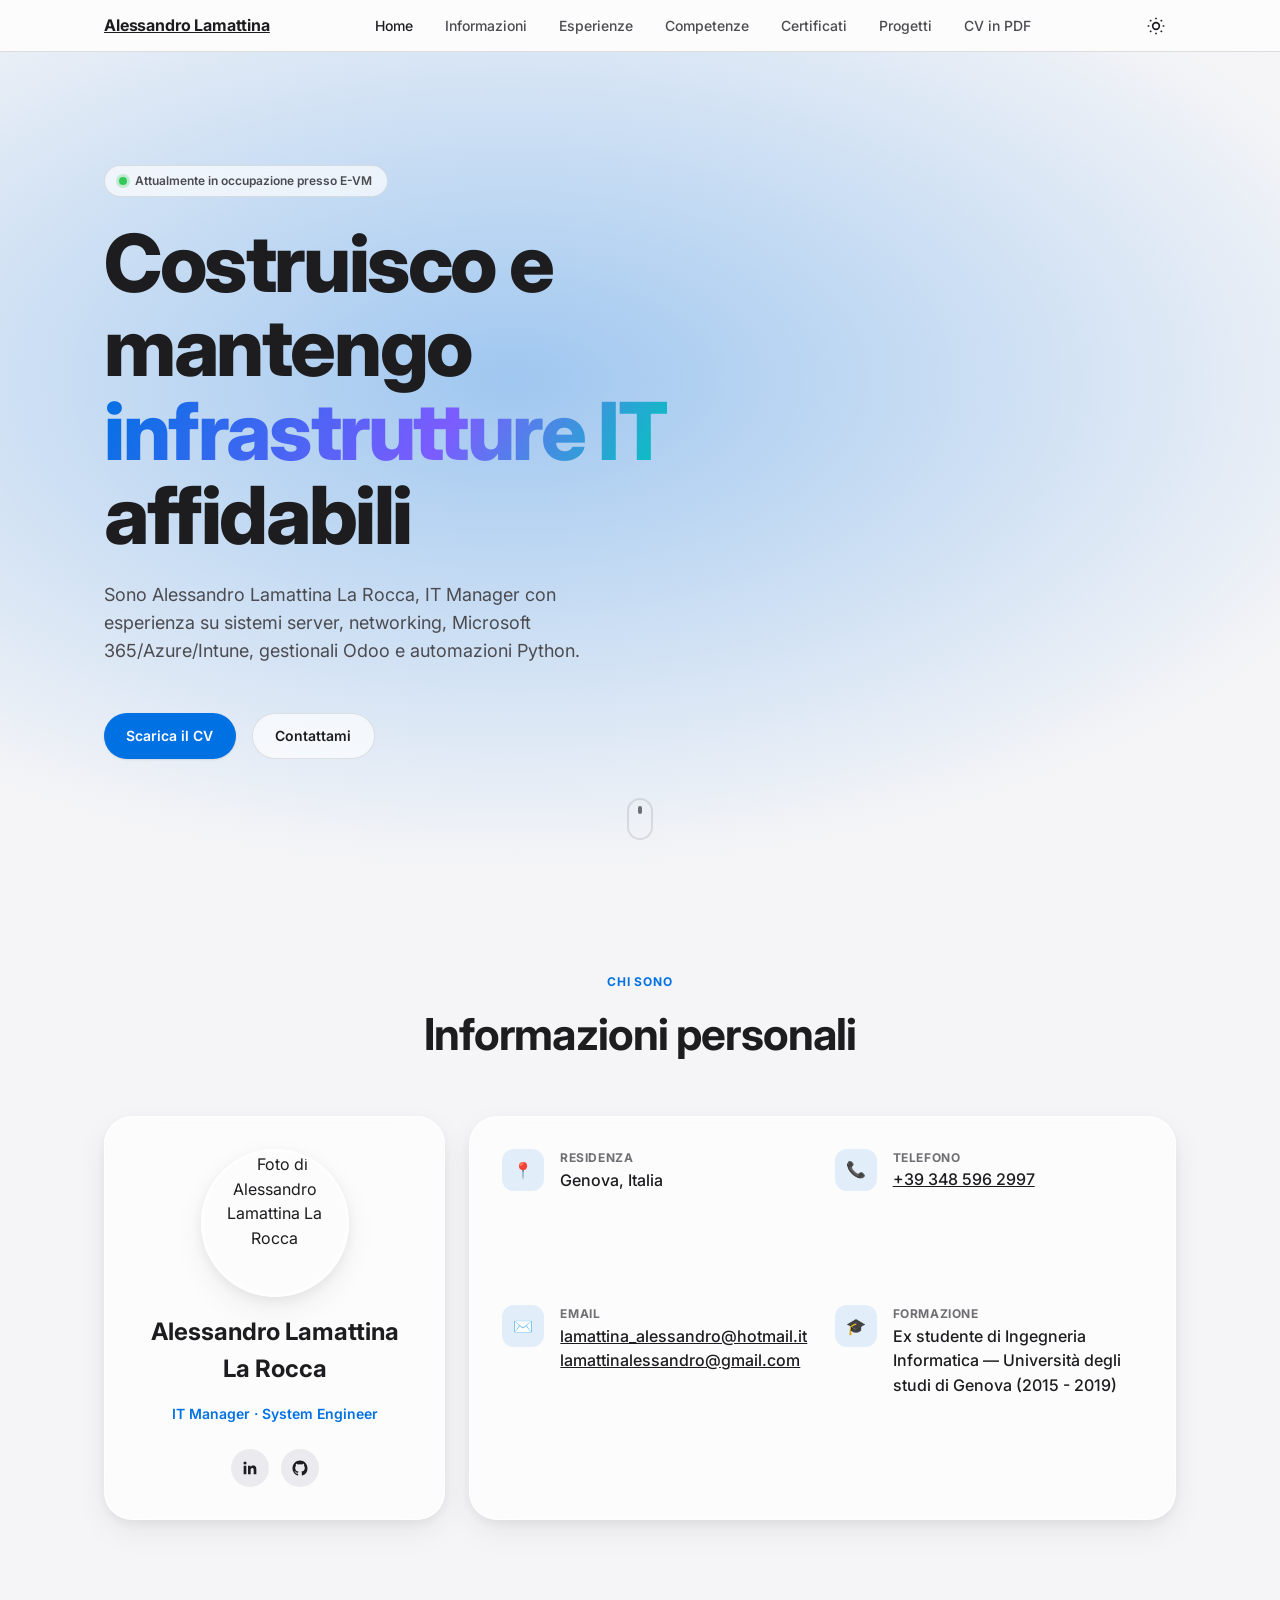
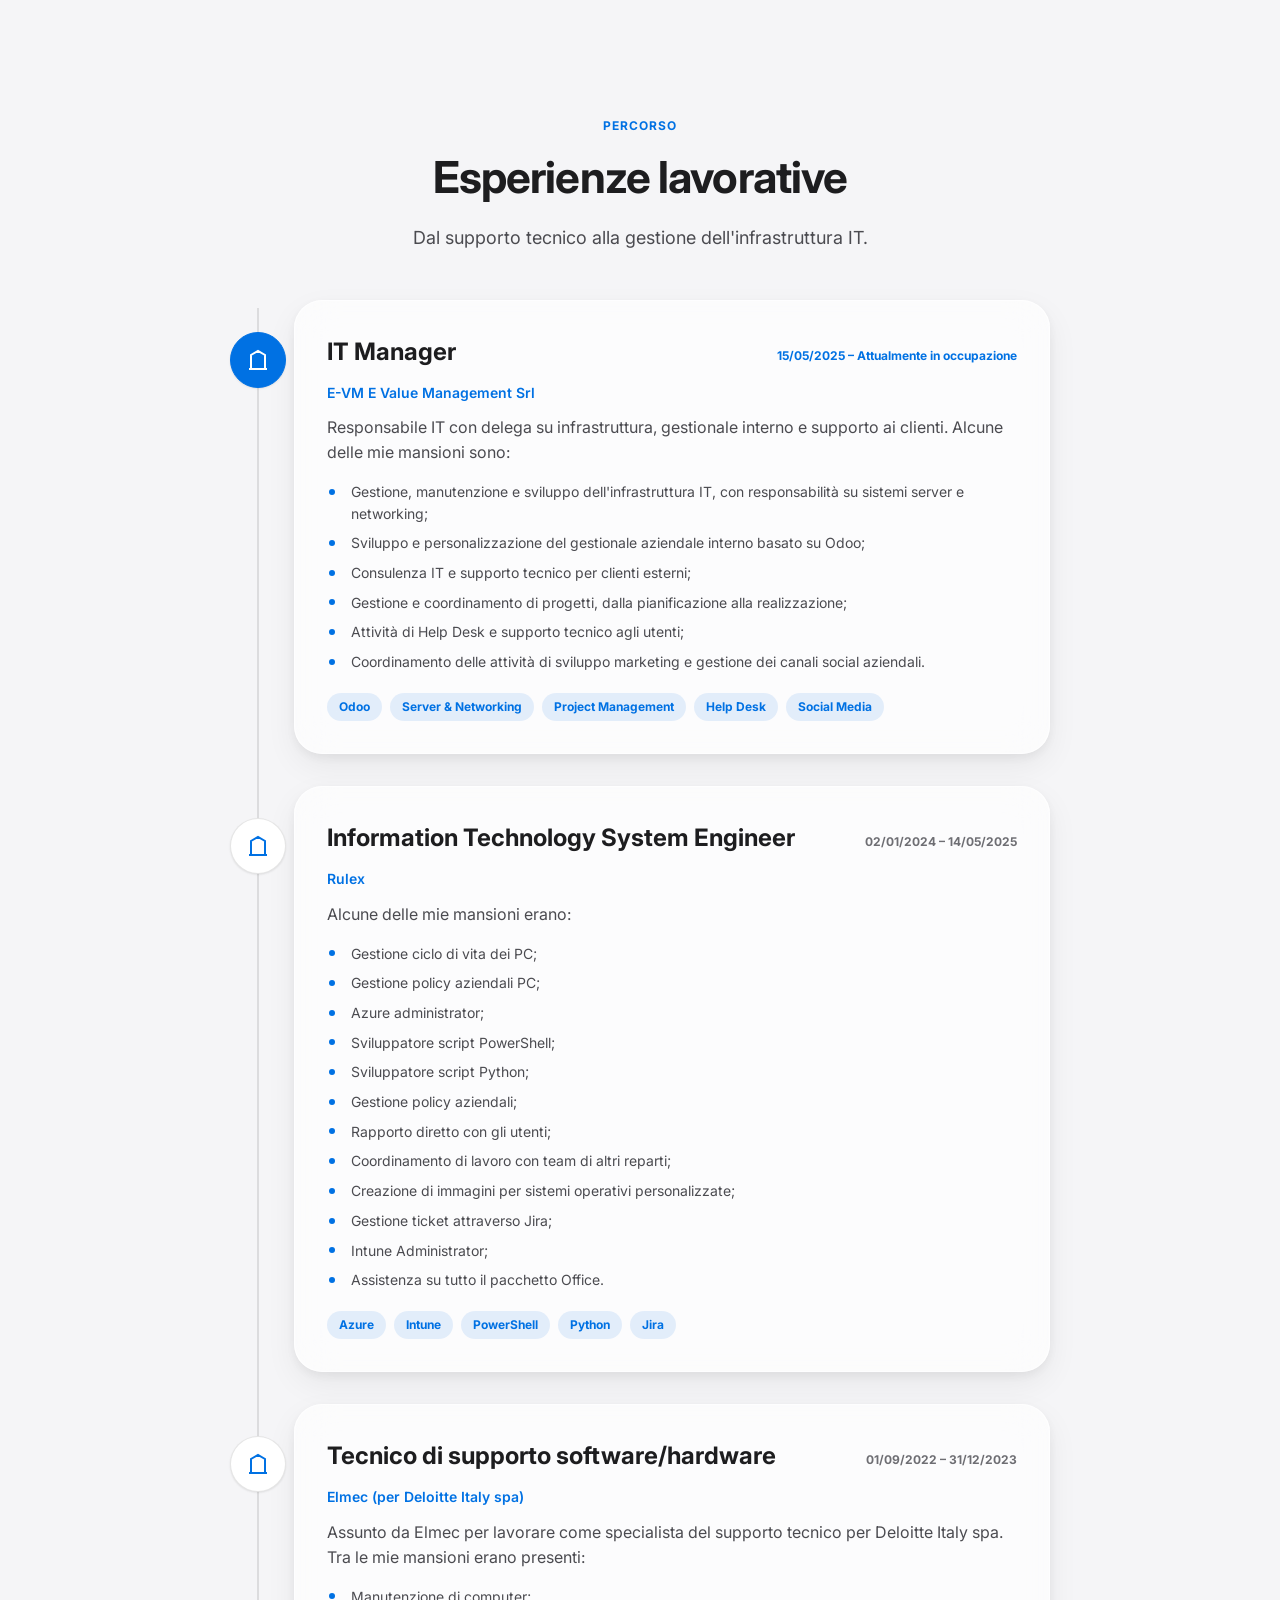
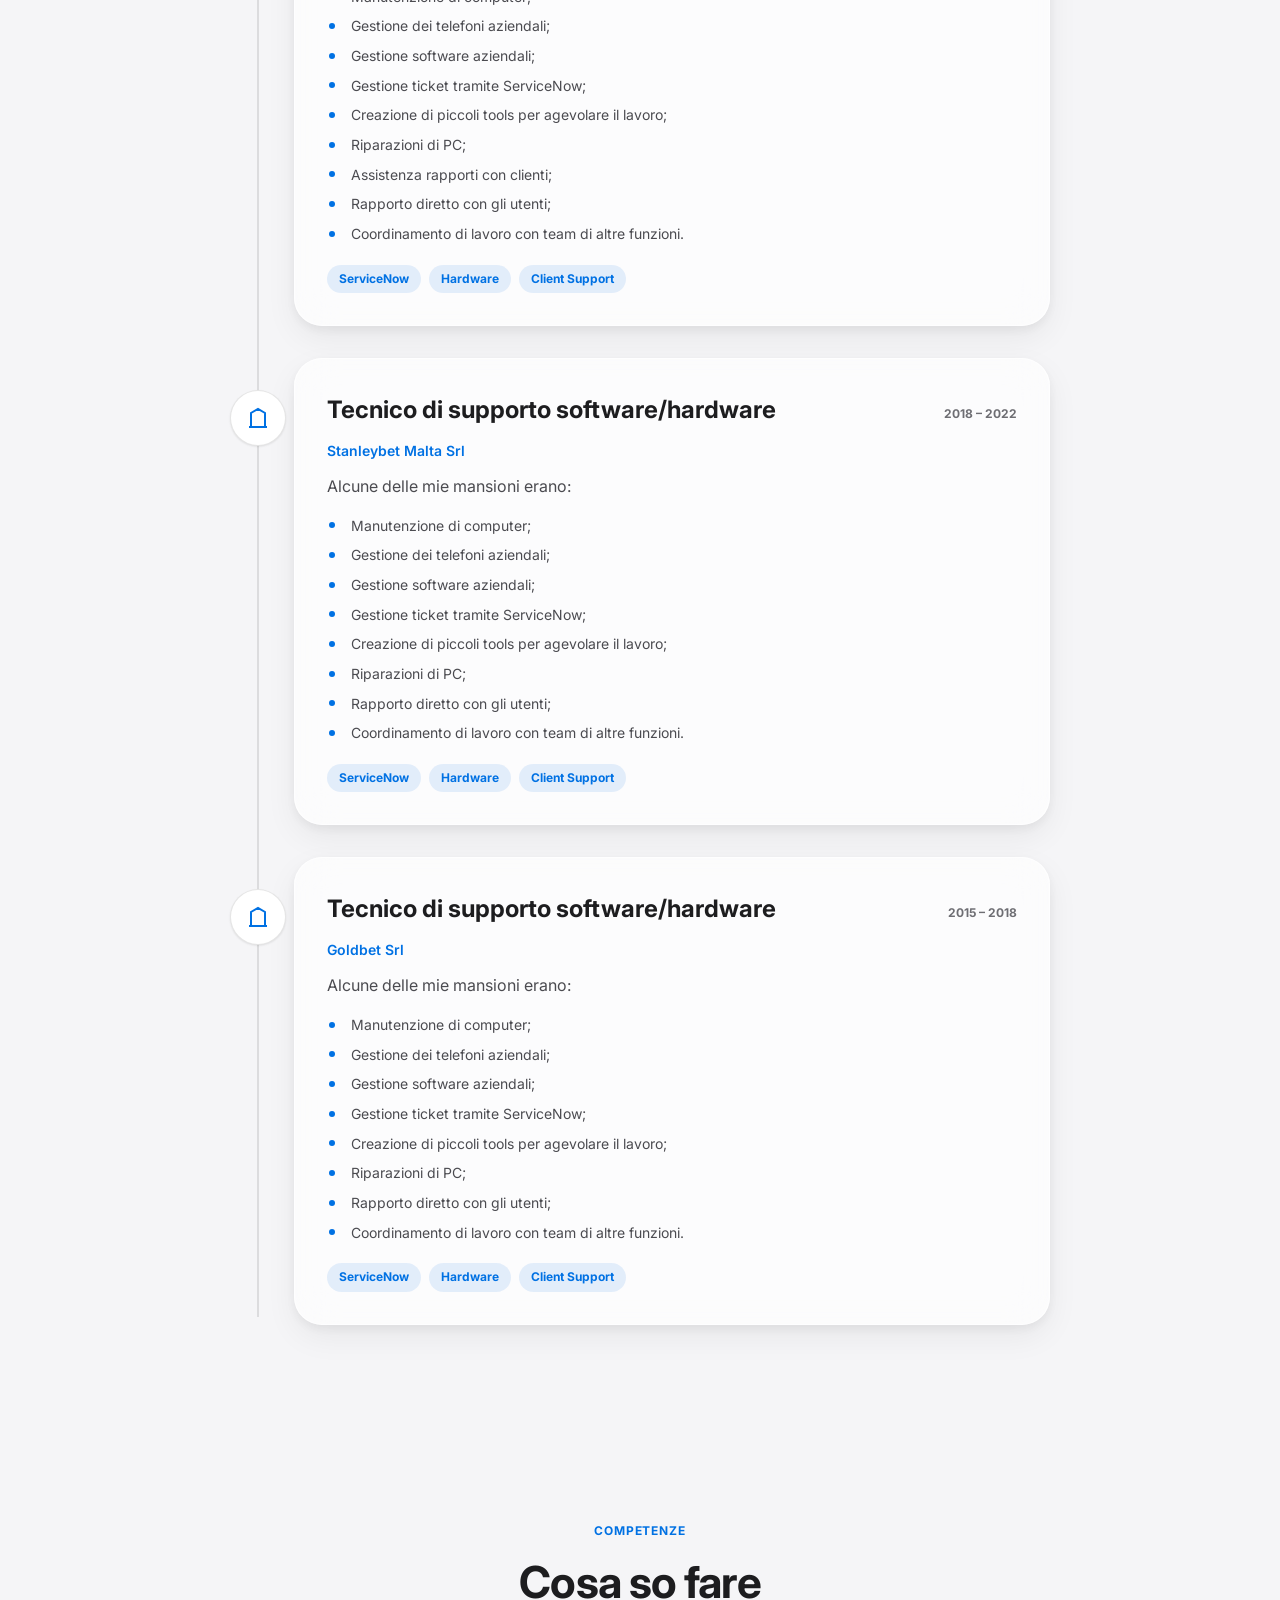
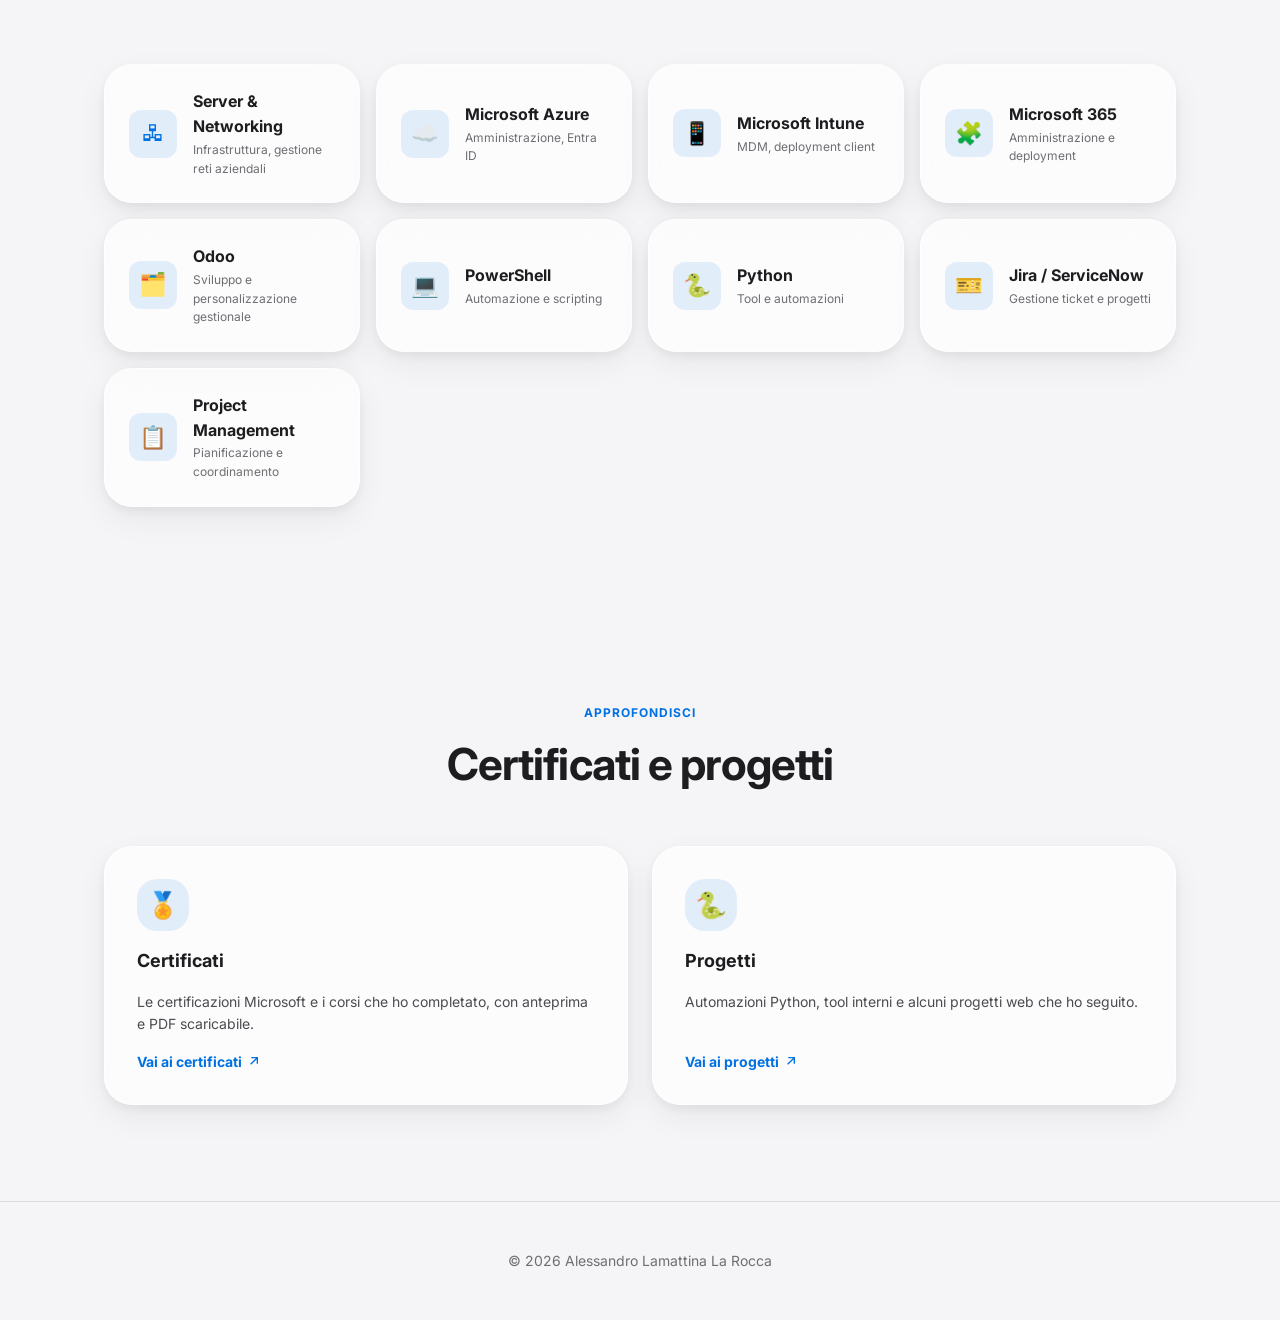
==== index.html @ eb0ece51 "Add new JavaScript and Python tools for CV management and Java version checking - Implemented certif" ====
<!DOCTYPE html>
<html lang="it">
<head>
  <meta charset="UTF-8">
  <script>
    /* Applica subito il tema salvato, prima che la pagina disegni il primo
       frame, così non si vede il lampo del tema chiaro prima dello scuro. */
    (function () {
      try {
        var saved = localStorage.getItem("cv-theme");
        if (saved) document.documentElement.setAttribute("data-theme", saved);
      } catch (e) {}
    })();
  </script>

  <meta name="viewport" content="width=device-width, initial-scale=1">
  <title>Alessandro Lamattina — IT Manager &amp; System Engineer</title>
  <meta name="description" content="Curriculum di Alessandro Lamattina La Rocca: IT Manager con esperienza in infrastruttura, networking, Microsoft 365/Azure/Intune, Odoo e progetti Python.">
  <meta name="theme-color" content="#0071e3">
  <link rel="canonical" href="./index.html">
  <link rel="icon" type="image/svg+xml" href="./favicon.svg">

  <meta property="og:type" content="profile">
  <meta property="og:title" content="Alessandro Lamattina — IT Manager & System Engineer">
  <meta property="og:description" content="Infrastruttura IT, networking, Microsoft 365/Azure/Intune, Odoo e progetti Python.">
  <meta property="og:image" content="./file/profilo.jpg">

  <link rel="preconnect" href="https://fonts.googleapis.com">
  <link rel="preconnect" href="https://fonts.gstatic.com" crossorigin>
  <link rel="stylesheet" href="https://fonts.googleapis.com/css2?family=Inter:wght@400;500;600;700;800&display=swap">

  <link rel="stylesheet" href="./css/tokens.css">
  <link rel="stylesheet" href="./css/base.css">
  <link rel="stylesheet" href="./css/components.css">
</head>

<body>
  <a class="skip-link" href="#main">Salta al contenuto principale</a>

  <header class="nav">
    <div class="nav__inner">
      <a class="nav__brand" href="./index.html">Alessandro Lamattina</a>
      <nav class="nav__links" id="nav-links" data-open="false">
        <a href="#home" aria-current="page">Home</a>
        <a href="#informazioni_personali">Informazioni</a>
        <a href="#esperienze">Esperienze</a>
        <a href="#competenze">Competenze</a>
        <a href="./certificati.html">Certificati</a>
        <a href="./python.html">Progetti</a>
        <a href="./file/alessandro_lamattina.pdf">CV in PDF</a>
      </nav>
      <div class="nav__actions">
        <button class="theme-toggle" aria-label="Cambia tema chiaro/scuro">
          <svg class="icon-sun" viewBox="0 0 24 24" fill="none" stroke="currentColor" stroke-width="2" aria-hidden="true"><circle cx="12" cy="12" r="4"/><path d="M12 2v2M12 20v2M4.9 4.9l1.4 1.4M17.7 17.7l1.4 1.4M2 12h2M20 12h2M4.9 19.1l1.4-1.4M17.7 6.3l1.4-1.4"/></svg>
          <svg class="icon-moon" viewBox="0 0 24 24" fill="none" stroke="currentColor" stroke-width="2" aria-hidden="true"><path d="M21 12.8A9 9 0 1 1 11.2 3a7 7 0 0 0 9.8 9.8Z"/></svg>
        </button>
        <button class="nav__toggle" aria-label="Apri il menu" aria-expanded="false" aria-controls="nav-links">
          <span></span>
        </button>
      </div>
    </div>
  </header>

  <main id="main">
    <section class="hero" id="home">
      <div class="hero__fallback-bg" aria-hidden="true"></div>
      <canvas class="hero__canvas" id="hero-canvas" aria-hidden="true"></canvas>
      <div class="hero__content">
        <span class="hero__eyebrow"><span class="dot" aria-hidden="true"></span>Attualmente in occupazione presso E-VM</span>
        <h1 class="hero__title">Costruisco e mantengo <span class="accent">infrastrutture IT</span> affidabili</h1>
        <p class="hero__subtitle">Sono Alessandro Lamattina La Rocca, IT Manager con esperienza su sistemi server, networking, Microsoft 365/Azure/Intune, gestionali Odoo e automazioni Python.</p>
        <div class="hero__actions">
          <a class="btn btn--primary" href="./file/alessandro_lamattina.pdf">Scarica il CV</a>
          <a class="btn btn--ghost" href="mailto:lamattina_alessandro@hotmail.it">Contattami</a>
        </div>
      </div>
      <div class="hero__scroll-cue" aria-hidden="true"></div>
    </section>

    <section id="informazioni_personali">
      <div class="container">
        <div class="section-head reveal">
          <span class="eyebrow">Chi sono</span>
          <h2>Informazioni personali</h2>
        </div>
        <div class="bento" id="informazioni-personali"></div>
      </div>
    </section>

    <section id="esperienze">
      <div class="container">
        <div class="section-head reveal">
          <span class="eyebrow">Percorso</span>
          <h2>Esperienze lavorative</h2>
          <p>Dal supporto tecnico alla gestione dell'infrastruttura IT.</p>
        </div>
        <div class="timeline" id="timeline"></div>
      </div>
    </section>

    <section id="competenze">
      <div class="container">
        <div class="section-head reveal">
          <span class="eyebrow">Competenze</span>
          <h2>Cosa so fare</h2>
        </div>
        <div class="skills-grid" id="skills-grid"></div>
      </div>
    </section>

    <section id="collegamenti">
      <div class="container">
        <div class="section-head reveal">
          <span class="eyebrow">Approfondisci</span>
          <h2>Certificati e progetti</h2>
        </div>
        <div class="link-cards">
          <a class="glass-card link-card reveal" href="./certificati.html">
            <span class="link-card__icon" aria-hidden="true">🏅</span>
            <h3>Certificati</h3>
            <p>Le certificazioni Microsoft e i corsi che ho completato, con anteprima e PDF scaricabile.</p>
            <span class="link-card__cta">Vai ai certificati
              <svg viewBox="0 0 24 24" fill="none" stroke="currentColor" stroke-width="2" aria-hidden="true"><path d="M7 17 17 7M8 7h9v9"/></svg>
            </span>
          </a>
          <a class="glass-card link-card reveal" href="./python.html">
            <span class="link-card__icon" aria-hidden="true">🐍</span>
            <h3>Progetti</h3>
            <p>Automazioni Python, tool interni e alcuni progetti web che ho seguito.</p>
            <span class="link-card__cta">Vai ai progetti
              <svg viewBox="0 0 24 24" fill="none" stroke="currentColor" stroke-width="2" aria-hidden="true"><path d="M7 17 17 7M8 7h9v9"/></svg>
            </span>
          </a>
        </div>
      </div>
    </section>
  </main>

  <footer class="site-footer">
    <div class="container">© <span data-year></span> Alessandro Lamattina La Rocca</div>
  </footer>

  <button class="back-to-top" aria-label="Torna in cima">
    <svg viewBox="0 0 24 24" fill="none" stroke="currentColor" stroke-width="2" aria-hidden="true"><path d="M12 19V5M5 12l7-7 7 7"/></svg>
  </button>

  <script src="./js/data.js"></script>
  <script src="https://cdnjs.cloudflare.com/ajax/libs/three.js/r128/three.min.js" defer></script>
  <script src="https://cdn.jsdelivr.net/npm/lenis@1.1.13/dist/lenis.min.js" defer></script>
  <script src="./js/hero3d.js" defer></script>
  <script src="./js/app.js" defer></script>
</body>
</html>
---- css/tokens.css ----
@charset "UTF-8";

/* ==========================================================================
   Design tokens — palette, superfici, tipografia, spaziature
   Tema chiaro di default; il tema scuro è definito due volte:
   - @media (prefers-color-scheme: dark) per chi non ha scelto nulla
   - :root[data-theme="dark"] per la scelta esplicita dal toggle
   ========================================================================== */

:root {
  /* Colori di base */
  --bg: #f5f5f7;
  --bg-elevated: #ffffff;
  --bg-subtle: #ebebef;
  --text: #1d1d1f;
  --text-secondary: #4b4b50;
  --text-muted: #6e6e73;
  --accent: #0071e3;
  --accent-hover: #0077ed;
  --accent-contrast: #ffffff;
  --accent-soft: rgba(0, 113, 227, 0.1);
  --hairline: rgba(0, 0, 0, 0.1);

  /* Superfici in vetro */
  --glass-bg: rgba(255, 255, 255, 0.66);
  --glass-bg-strong: rgba(255, 255, 255, 0.86);
  --glass-border: rgba(255, 255, 255, 0.7);
  --glass-blur: 20px;

  /* Sfondo decorativo dell'hero (fallback senza WebGL) */
  --aurora-1: rgba(0, 113, 227, 0.35);
  --aurora-2: rgba(120, 80, 220, 0.25);
  --aurora-3: rgba(0, 200, 190, 0.22);

  /* Ombre */
  --shadow-sm: 0 1px 2px rgba(0, 0, 0, 0.06), 0 1px 3px rgba(0, 0, 0, 0.04);
  --shadow-md: 0 4px 12px rgba(0, 0, 0, 0.06), 0 12px 32px rgba(0, 0, 0, 0.06);
  --shadow-lg: 0 8px 24px rgba(0, 0, 0, 0.08), 0 24px 64px rgba(0, 0, 0, 0.1);

  /* Raggi */
  --radius-sm: 12px;
  --radius-md: 20px;
  --radius-lg: 28px;
  --radius-pill: 980px;

  /* Tipografia */
  --font-sans: "Inter", -apple-system, BlinkMacSystemFont, "SF Pro Text",
    "Segoe UI", Roboto, Helvetica, Arial, sans-serif;
  --font-mono: ui-monospace, SFMono-Regular, "SF Mono", Menlo, Consolas,
    "Liberation Mono", monospace;

  --text-xs: 0.75rem;
  --text-sm: 0.875rem;
  --text-base: 1rem;
  --text-lg: 1.125rem;
  --text-xl: clamp(1.25rem, 1.1rem + 0.6vw, 1.5rem);
  --text-2xl: clamp(1.5rem, 1.25rem + 1.1vw, 2rem);
  --text-3xl: clamp(1.875rem, 1.4rem + 2vw, 2.75rem);
  --text-hero: clamp(2.5rem, 1.4rem + 5.2vw, 5rem);

  /* Spaziature */
  --space-1: 0.25rem;
  --space-2: 0.5rem;
  --space-3: 0.75rem;
  --space-4: 1rem;
  --space-5: 1.5rem;
  --space-6: 2rem;
  --space-7: 3rem;
  --space-8: 4rem;
  --space-9: 6rem;

  /* Layout */
  --container: 1120px;
  --nav-height: 52px;

  /* Movimento */
  --ease-out: cubic-bezier(0.16, 1, 0.3, 1);
  --ease-in-out: cubic-bezier(0.65, 0, 0.35, 1);
  --duration: 0.4s;

  color-scheme: light;
}

/* Tema scuro — preferenza di sistema, se l'utente non ha scelto "light" */
@media (prefers-color-scheme: dark) {
  :root:not([data-theme="light"]) {
    --bg: #000000;
    --bg-elevated: #1c1c1e;
    --bg-subtle: #16161a;
    --text: #f5f5f7;
    --text-secondary: #c7c7cc;
    --text-muted: #98989d;
    --accent: #2997ff;
    --accent-hover: #47a6ff;
    --accent-contrast: #001225;
    --accent-soft: rgba(41, 151, 255, 0.16);
    --hairline: rgba(255, 255, 255, 0.14);

    --glass-bg: rgba(28, 28, 30, 0.62);
    --glass-bg-strong: rgba(20, 20, 22, 0.84);
    --glass-border: rgba(255, 255, 255, 0.1);

    --aurora-1: rgba(41, 151, 255, 0.35);
    --aurora-2: rgba(140, 90, 255, 0.28);
    --aurora-3: rgba(0, 210, 190, 0.2);

    --shadow-sm: 0 1px 2px rgba(0, 0, 0, 0.5);
    --shadow-md: 0 4px 12px rgba(0, 0, 0, 0.45), 0 12px 32px rgba(0, 0, 0, 0.4);
    --shadow-lg: 0 8px 24px rgba(0, 0, 0, 0.5), 0 24px 64px rgba(0, 0, 0, 0.45);

    color-scheme: dark;
  }
}

/* Tema scuro — scelta esplicita dal toggle (vince sempre) */
:root[data-theme="dark"] {
  --bg: #000000;
  --bg-elevated: #1c1c1e;
  --bg-subtle: #16161a;
  --text: #f5f5f7;
  --text-secondary: #c7c7cc;
  --text-muted: #98989d;
  --accent: #2997ff;
  --accent-hover: #47a6ff;
  --accent-contrast: #001225;
  --accent-soft: rgba(41, 151, 255, 0.16);
  --hairline: rgba(255, 255, 255, 0.14);

  --glass-bg: rgba(28, 28, 30, 0.62);
  --glass-bg-strong: rgba(20, 20, 22, 0.84);
  --glass-border: rgba(255, 255, 255, 0.1);

  --aurora-1: rgba(41, 151, 255, 0.35);
  --aurora-2: rgba(140, 90, 255, 0.28);
  --aurora-3: rgba(0, 210, 190, 0.2);

  --shadow-sm: 0 1px 2px rgba(0, 0, 0, 0.5);
  --shadow-md: 0 4px 12px rgba(0, 0, 0, 0.45), 0 12px 32px rgba(0, 0, 0, 0.4);
  --shadow-lg: 0 8px 24px rgba(0, 0, 0, 0.5), 0 24px 64px rgba(0, 0, 0, 0.45);

  color-scheme: dark;
}
---- css/base.css ----
@charset "UTF-8";

/* ==========================================================================
   Reset e regole di base
   ========================================================================== */

*,
*::before,
*::after {
  box-sizing: border-box;
}

html {
  scroll-behavior: smooth;
  scroll-padding-top: calc(var(--nav-height) + 16px);
}

body {
  margin: 0;
  min-height: 100vh;
  background: var(--bg);
  color: var(--text);
  font-family: var(--font-sans);
  font-size: var(--text-base);
  line-height: 1.55;
  -webkit-font-smoothing: antialiased;
  text-rendering: optimizeLegibility;
  transition: background-color 0.3s var(--ease-in-out), color 0.3s var(--ease-in-out);
}

img,
video {
  max-width: 100%;
  display: block;
}

a {
  color: inherit;
}

ul {
  list-style: none;
  margin: 0;
  padding: 0;
}

h1, h2, h3, h4, p {
  margin: 0;
}

button {
  font: inherit;
  color: inherit;
  background: none;
  border: 0;
  cursor: pointer;
}

/* Scrollbar visibile (mai nascosta a width:0 come nel sito originale) */
::-webkit-scrollbar {
  width: 10px;
  height: 10px;
}
::-webkit-scrollbar-track {
  background: transparent;
}
::-webkit-scrollbar-thumb {
  background: var(--hairline);
  border-radius: var(--radius-pill);
}
::-webkit-scrollbar-thumb:hover {
  background: var(--text-muted);
}

/* Focus visibile per l'accessibilità da tastiera */
:focus-visible {
  outline: 2px solid var(--accent);
  outline-offset: 3px;
  border-radius: 4px;
}

/* Skip-link per saltare la navigazione */
.skip-link {
  position: fixed;
  top: -60px;
  left: var(--space-4);
  z-index: 1000;
  padding: var(--space-3) var(--space-5);
  background: var(--accent);
  color: var(--accent-contrast);
  border-radius: var(--radius-sm);
  font-weight: 600;
  transition: top 0.2s var(--ease-out);
}
.skip-link:focus {
  top: var(--space-4);
}

/* ==========================================================================
   Layout
   ========================================================================== */

.container {
  width: 100%;
  max-width: var(--container);
  margin-inline: auto;
  padding-inline: var(--space-5);
}

main {
  display: block;
}

section {
  padding-block: var(--space-9);
}

.section-head {
  text-align: center;
  max-width: 640px;
  margin-inline: auto;
  margin-bottom: var(--space-7);
}

.eyebrow {
  display: inline-block;
  font-size: var(--text-xs);
  font-weight: 700;
  letter-spacing: 0.08em;
  text-transform: uppercase;
  color: var(--accent);
  margin-bottom: var(--space-2);
}

.section-head h2 {
  font-size: var(--text-3xl);
  font-weight: 700;
  letter-spacing: -0.02em;
}

.section-head p {
  margin-top: var(--space-3);
  color: var(--text-secondary);
  font-size: var(--text-lg);
}

.bento {
  display: grid;
  grid-template-columns: repeat(12, 1fr);
  gap: var(--space-5);
}

.stack {
  display: flex;
  flex-direction: column;
  gap: var(--space-5);
}

.visually-hidden {
  position: absolute;
  width: 1px;
  height: 1px;
  padding: 0;
  margin: -1px;
  overflow: hidden;
  clip: rect(0, 0, 0, 0);
  white-space: nowrap;
  border: 0;
}

/* ==========================================================================
   Reveal on scroll — attivato via JS (GSAP se disponibile, altrimenti
   IntersectionObserver). Se JS non parte, .reveal resta invariato e
   visibile: nessuna dipendenza da JS per vedere il contenuto.
   ========================================================================== */

.reveal {
  opacity: 0;
  transform: translateY(24px);
}
.reveal.is-visible {
  opacity: 1;
  transform: none;
  transition: opacity 0.8s var(--ease-out), transform 0.8s var(--ease-out);
}
.js-disabled .reveal,
.no-js .reveal {
  opacity: 1;
  transform: none;
}

@media (prefers-reduced-motion: reduce) {
  html {
    scroll-behavior: auto;
  }
  .reveal {
    opacity: 1 !important;
    transform: none !important;
    transition: none !important;
  }
  *,
  *::before,
  *::after {
    animation-duration: 0.001ms !important;
    animation-iteration-count: 1 !important;
    transition-duration: 0.001ms !important;
    scroll-behavior: auto !important;
  }
}

@media (max-width: 720px) {
  section {
    padding-block: var(--space-7);
  }
}
---- css/components.css ----
@charset "UTF-8";

/* ==========================================================================
   Navbar
   ========================================================================== */

.nav {
  position: sticky;
  top: 0;
  z-index: 100;
  height: var(--nav-height);
  display: flex;
  align-items: center;
  border-bottom: 1px solid var(--hairline);
  /* Il vetro smerigliato vive nello ::before (sotto), non su .nav stesso:
     backdrop-filter su .nav renderebbe .nav il containing block del
     pannello mobile a schermo intero (.nav__links, position:fixed), che
     essendo alto solo --nav-height farebbe collassare il pannello a
     quell'altezza invece di coprire tutto lo schermo. */
  isolation: isolate;
}
.nav::before {
  content: "";
  position: absolute;
  inset: 0;
  z-index: -1;
  background: var(--glass-bg);
  -webkit-backdrop-filter: blur(var(--glass-blur)) saturate(1.6);
  backdrop-filter: blur(var(--glass-blur)) saturate(1.6);
}

.nav__inner {
  width: 100%;
  max-width: var(--container);
  margin-inline: auto;
  padding-inline: var(--space-5);
  display: flex;
  align-items: center;
  justify-content: space-between;
  gap: var(--space-4);
}

.nav__brand {
  font-weight: 700;
  font-size: var(--text-base);
  letter-spacing: -0.01em;
  white-space: nowrap;
}

.nav__links {
  display: flex;
  align-items: center;
  gap: var(--space-6);
  font-size: var(--text-sm);
  font-weight: 500;
}

.nav__links a {
  text-decoration: none;
  color: var(--text-secondary);
  transition: color 0.2s var(--ease-out);
}
.nav__links a:hover,
.nav__links a[aria-current="page"] {
  color: var(--text);
}

.nav__actions {
  display: flex;
  align-items: center;
  gap: var(--space-3);
}

/* Toggle tema chiaro/scuro */
.theme-toggle {
  width: 40px;
  height: 40px;
  display: grid;
  place-items: center;
  border-radius: 50%;
  transition: background 0.2s var(--ease-out);
}
.theme-toggle:hover {
  background: var(--bg-subtle);
}
.theme-toggle svg {
  width: 20px;
  height: 20px;
}
.theme-toggle .icon-moon { display: none; }
:root[data-theme="dark"] .theme-toggle .icon-sun { display: none; }
:root[data-theme="dark"] .theme-toggle .icon-moon { display: block; }
@media (prefers-color-scheme: dark) {
  :root:not([data-theme="light"]) .theme-toggle .icon-sun { display: none; }
  :root:not([data-theme="light"]) .theme-toggle .icon-moon { display: block; }
}

/* Bottone hamburger (mobile) */
.nav__toggle {
  display: none;
  width: 40px;
  height: 40px;
  border-radius: 50%;
  position: relative;
}
.nav__toggle span,
.nav__toggle span::before,
.nav__toggle span::after {
  position: absolute;
  left: 10px;
  width: 20px;
  height: 2px;
  background: var(--text);
  border-radius: 2px;
  transition: transform 0.25s var(--ease-in-out), opacity 0.2s var(--ease-in-out);
}
.nav__toggle span { top: 19px; }
.nav__toggle span::before { content: ""; top: -6px; }
.nav__toggle span::after { content: ""; top: 6px; }
.nav__toggle[aria-expanded="true"] span { background: transparent; }
.nav__toggle[aria-expanded="true"] span::before { transform: translateY(6px) rotate(45deg); }
.nav__toggle[aria-expanded="true"] span::after { transform: translateY(-6px) rotate(-45deg); }

@media (max-width: 760px) {
  .nav__toggle { display: block; }
  .nav__links {
    position: fixed;
    inset: var(--nav-height) 0 0 0;
    flex-direction: column;
    justify-content: flex-start;
    align-items: stretch;
    padding: var(--space-6) var(--space-5);
    gap: 0;
    background: var(--glass-bg-strong);
    -webkit-backdrop-filter: blur(var(--glass-blur));
    backdrop-filter: blur(var(--glass-blur));
    transform: translateY(-8px);
    opacity: 0;
    pointer-events: none;
    transition: opacity 0.25s var(--ease-out), transform 0.25s var(--ease-out);
  }
  .nav__links[data-open="true"] {
    opacity: 1;
    transform: none;
    pointer-events: auto;
  }
  .nav__links a {
    font-size: var(--text-xl);
    padding: var(--space-4) 0;
    border-bottom: 1px solid var(--hairline);
  }
}

/* ==========================================================================
   Bottoni
   ========================================================================== */

.btn {
  display: inline-flex;
  align-items: center;
  justify-content: center;
  gap: var(--space-2);
  padding: 0.7rem 1.4rem;
  border-radius: var(--radius-pill);
  font-size: var(--text-sm);
  font-weight: 600;
  text-decoration: none;
  transition: transform 0.2s var(--ease-out), box-shadow 0.2s var(--ease-out), background 0.2s var(--ease-out);
  white-space: nowrap;
}
.btn:active { transform: scale(0.97); }

.btn--primary {
  background: var(--accent);
  color: var(--accent-contrast);
  box-shadow: var(--shadow-sm);
}
.btn--primary:hover {
  background: var(--accent-hover);
  box-shadow: var(--shadow-md);
}

.btn--ghost {
  background: var(--glass-bg);
  color: var(--text);
  border: 1px solid var(--hairline);
  -webkit-backdrop-filter: blur(var(--glass-blur));
  backdrop-filter: blur(var(--glass-blur));
}
.btn--ghost:hover {
  border-color: var(--accent);
  color: var(--accent);
}

.btn--sm {
  padding: 0.45rem 1rem;
  font-size: var(--text-xs);
}

/* ==========================================================================
   Hero
   ========================================================================== */

.hero {
  position: relative;
  min-height: min(92vh, 820px);
  display: flex;
  align-items: center;
  overflow: hidden;
  padding-block: var(--space-8);
}

.hero__canvas {
  position: absolute;
  inset: 0;
  z-index: 0;
  width: 100%;
  height: 100%;
}

.hero__fallback-bg {
  position: absolute;
  inset: 0;
  z-index: 0;
  background:
    radial-gradient(60% 50% at 20% 20%, var(--aurora-1), transparent 60%),
    radial-gradient(50% 45% at 85% 15%, var(--aurora-2), transparent 60%),
    radial-gradient(55% 50% at 60% 85%, var(--aurora-3), transparent 60%),
    var(--bg);
  background-size: 200% 200%;
  animation: aurora-drift 18s ease-in-out infinite alternate;
}
@keyframes aurora-drift {
  0% { background-position: 0% 0%, 100% 0%, 50% 100%; }
  100% { background-position: 20% 30%, 70% 20%, 30% 70%; }
}

.hero__content {
  position: relative;
  z-index: 1;
  width: 100%;
  max-width: var(--container);
  margin-inline: auto;
  padding-inline: var(--space-5);
}

.hero__eyebrow {
  display: inline-flex;
  align-items: center;
  gap: var(--space-2);
  padding: 0.35rem 0.9rem;
  border-radius: var(--radius-pill);
  background: var(--glass-bg);
  border: 1px solid var(--hairline);
  font-size: var(--text-xs);
  font-weight: 600;
  color: var(--text-secondary);
  -webkit-backdrop-filter: blur(var(--glass-blur));
  backdrop-filter: blur(var(--glass-blur));
  margin-bottom: var(--space-5);
}
.hero__eyebrow .dot {
  width: 8px;
  height: 8px;
  border-radius: 50%;
  background: #34c759;
  box-shadow: 0 0 0 3px rgba(52, 199, 89, 0.25);
}

.hero__title {
  font-size: var(--text-hero);
  font-weight: 800;
  letter-spacing: -0.03em;
  line-height: 1.05;
  max-width: 14ch;
}
.hero__title .accent {
  background: linear-gradient(120deg, var(--accent), #7c5cff 60%, #00c8be);
  -webkit-background-clip: text;
  background-clip: text;
  color: transparent;
}

.hero__subtitle {
  margin-top: var(--space-5);
  max-width: 46ch;
  font-size: var(--text-lg);
  color: var(--text-secondary);
}

.hero__actions {
  margin-top: var(--space-7);
  display: flex;
  flex-wrap: wrap;
  gap: var(--space-4);
}

.hero__scroll-cue {
  position: absolute;
  bottom: var(--space-6);
  left: 50%;
  transform: translateX(-50%);
  z-index: 1;
  width: 26px;
  height: 42px;
  border: 2px solid var(--hairline);
  border-radius: var(--radius-pill);
  display: flex;
  justify-content: center;
  padding-top: 6px;
}
.hero__scroll-cue::before {
  content: "";
  width: 4px;
  height: 8px;
  border-radius: var(--radius-pill);
  background: var(--text-muted);
  animation: scroll-cue 1.8s ease-in-out infinite;
}
@keyframes scroll-cue {
  0%, 100% { transform: translateY(0); opacity: 1; }
  50% { transform: translateY(10px); opacity: 0.3; }
}
@media (prefers-reduced-motion: reduce) {
  .hero__fallback-bg { animation: none; }
  .hero__scroll-cue::before { animation: none; }
}

/* ==========================================================================
   Card in vetro (bento)
   ========================================================================== */

.glass-card {
  background: var(--glass-bg);
  border: 1px solid var(--glass-border);
  border-radius: var(--radius-lg);
  -webkit-backdrop-filter: blur(var(--glass-blur)) saturate(1.4);
  backdrop-filter: blur(var(--glass-blur)) saturate(1.4);
  box-shadow: var(--shadow-md);
  padding: var(--space-6);
}

.profile-card {
  grid-column: span 4;
  display: flex;
  flex-direction: column;
  align-items: center;
  text-align: center;
  gap: var(--space-4);
}
.profile-card__photo {
  width: 148px;
  height: 148px;
  border-radius: 50%;
  object-fit: cover;
  border: 3px solid var(--glass-border);
  box-shadow: var(--shadow-md);
}
.profile-card h3 {
  font-size: var(--text-xl);
  font-weight: 700;
}
.profile-card__role {
  color: var(--accent);
  font-weight: 600;
  font-size: var(--text-sm);
}
.profile-card__socials {
  display: flex;
  gap: var(--space-3);
  margin-top: var(--space-2);
}
.profile-card__socials a {
  width: 38px;
  height: 38px;
  display: grid;
  place-items: center;
  border-radius: 50%;
  background: var(--bg-subtle);
  transition: background 0.2s var(--ease-out), color 0.2s var(--ease-out);
}
.profile-card__socials a:hover {
  background: var(--accent);
  color: var(--accent-contrast);
}
.profile-card__socials svg { width: 18px; height: 18px; }

.info-card {
  grid-column: span 8;
  display: grid;
  grid-template-columns: repeat(2, 1fr);
  gap: var(--space-5);
}
.info-item {
  display: flex;
  gap: var(--space-4);
  align-items: flex-start;
}
.info-item__icon {
  flex: none;
  width: 42px;
  height: 42px;
  display: grid;
  place-items: center;
  border-radius: var(--radius-sm);
  background: var(--accent-soft);
  color: var(--accent);
}
.info-item__icon svg { width: 20px; height: 20px; }
.info-item__label {
  font-size: var(--text-xs);
  text-transform: uppercase;
  letter-spacing: 0.05em;
  color: var(--text-muted);
  font-weight: 700;
}
.info-item__value {
  font-size: var(--text-base);
  font-weight: 500;
  word-break: break-word;
}
.info-item__value a:hover { color: var(--accent); }

@media (max-width: 900px) {
  .profile-card,
  .info-card {
    grid-column: span 12;
  }
  .info-card {
    grid-template-columns: 1fr;
  }
}

/* ==========================================================================
   Timeline esperienze
   ========================================================================== */

.timeline {
  position: relative;
  display: flex;
  flex-direction: column;
  gap: var(--space-6);
  max-width: 820px;
  margin-inline: auto;
}
.timeline::before {
  content: "";
  position: absolute;
  left: 27px;
  top: 8px;
  bottom: 8px;
  width: 2px;
  background: var(--hairline);
}

.timeline-item {
  position: relative;
  padding-left: var(--space-8);
}
.timeline-item__dot {
  position: absolute;
  left: 0;
  top: var(--space-6);
  width: 56px;
  height: 56px;
  border-radius: 50%;
  display: grid;
  place-items: center;
  background: var(--bg-elevated);
  border: 1px solid var(--hairline);
  box-shadow: var(--shadow-sm);
  z-index: 1;
}
.timeline-item__dot svg { width: 24px; height: 24px; color: var(--accent); }

.timeline-item--current .timeline-item__dot {
  background: var(--accent);
  border-color: var(--accent);
}
.timeline-item--current .timeline-item__dot svg { color: var(--accent-contrast); }

.timeline-item__card {
  display: flex;
  flex-direction: column;
  gap: var(--space-3);
}

.timeline-item__head {
  display: flex;
  flex-wrap: wrap;
  align-items: baseline;
  justify-content: space-between;
  gap: var(--space-2);
}
.timeline-item__head h3 {
  font-size: var(--text-xl);
  font-weight: 700;
}
.timeline-item__period {
  font-size: var(--text-xs);
  font-weight: 700;
  color: var(--text-muted);
  white-space: nowrap;
}
.timeline-item--current .timeline-item__period {
  color: var(--accent);
}
.timeline-item__company {
  color: var(--accent);
  font-weight: 600;
  font-size: var(--text-sm);
}
.timeline-item__desc {
  color: var(--text-secondary);
}
.timeline-item__tasks {
  display: grid;
  gap: var(--space-2);
  margin-top: var(--space-1);
}
.timeline-item__tasks li {
  position: relative;
  padding-left: var(--space-5);
  color: var(--text-secondary);
  font-size: var(--text-sm);
}
.timeline-item__tasks li::before {
  content: "";
  position: absolute;
  left: 2px;
  top: 0.55em;
  width: 6px;
  height: 6px;
  border-radius: 50%;
  background: var(--accent);
}
.badge-row {
  display: flex;
  flex-wrap: wrap;
  gap: var(--space-2);
  margin-top: var(--space-2);
}
.badge {
  padding: 0.3rem 0.75rem;
  border-radius: var(--radius-pill);
  background: var(--accent-soft);
  color: var(--accent);
  font-size: var(--text-xs);
  font-weight: 700;
}

@media (max-width: 600px) {
  .timeline::before { left: 21px; }
  .timeline-item { padding-left: var(--space-7); }
  .timeline-item__dot { width: 44px; height: 44px; }
  .timeline-item__dot svg { width: 20px; height: 20px; }
}

/* ==========================================================================
   Competenze
   ========================================================================== */

.skills-grid {
  display: grid;
  grid-template-columns: repeat(auto-fill, minmax(220px, 1fr));
  gap: var(--space-4);
}
.skill-card {
  display: flex;
  align-items: center;
  gap: var(--space-4);
  padding: var(--space-5);
}
.skill-card__icon {
  flex: none;
  width: 48px;
  height: 48px;
  border-radius: var(--radius-sm);
  display: grid;
  place-items: center;
  background: var(--accent-soft);
  color: var(--accent);
  font-size: 1.4rem;
}
.skill-card h3 {
  font-size: var(--text-base);
  font-weight: 700;
}
.skill-card p {
  font-size: var(--text-xs);
  color: var(--text-muted);
  margin-top: 2px;
}

/* ==========================================================================
   Card di collegamento (CTA home)
   ========================================================================== */

.link-cards {
  display: grid;
  grid-template-columns: repeat(2, 1fr);
  gap: var(--space-5);
}
.link-card {
  grid-column: span 1;
  display: flex;
  flex-direction: column;
  align-items: flex-start;
  gap: var(--space-4);
  text-decoration: none;
  transition: transform 0.3s var(--ease-out), box-shadow 0.3s var(--ease-out);
}
.link-card:hover {
  transform: translateY(-4px);
  box-shadow: var(--shadow-lg);
}
.link-card__icon {
  width: 52px;
  height: 52px;
  border-radius: var(--radius-md);
  display: grid;
  place-items: center;
  background: var(--accent-soft);
  color: var(--accent);
  font-size: 1.6rem;
}
.link-card h3 {
  font-size: var(--text-lg);
  font-weight: 700;
}
.link-card p {
  color: var(--text-secondary);
  font-size: var(--text-sm);
}
.link-card__cta {
  margin-top: auto;
  font-size: var(--text-sm);
  font-weight: 700;
  color: var(--accent);
  display: inline-flex;
  align-items: center;
  gap: 4px;
}
.link-card__cta svg {
  width: 16px; height: 16px;
  transition: transform 0.2s var(--ease-out);
}
.link-card:hover .link-card__cta svg {
  transform: translateX(4px);
}

@media (max-width: 700px) {
  .link-cards { grid-template-columns: 1fr; }
}

/* ==========================================================================
   Certificati + lightbox
   ========================================================================== */

.cert-grid {
  display: grid;
  grid-template-columns: repeat(auto-fill, minmax(260px, 1fr));
  gap: var(--space-5);
}
.cert-card {
  padding: 0;
  overflow: hidden;
  display: flex;
  flex-direction: column;
}
.cert-card__media {
  aspect-ratio: 4 / 3;
  background: var(--bg-subtle);
  display: grid;
  place-items: center;
  overflow: hidden;
}
.cert-card__media img {
  width: 100%;
  height: 100%;
  object-fit: contain;
  transition: transform 0.4s var(--ease-out);
}
.cert-card:hover .cert-card__media img {
  transform: scale(1.05);
}
.cert-card__media--doc {
  color: var(--text-muted);
  font-size: 2.5rem;
}
.cert-card__body {
  padding: var(--space-5);
  display: flex;
  flex-direction: column;
  gap: var(--space-3);
  flex: 1;
}
.cert-card__body h3 {
  font-size: var(--text-base);
  font-weight: 700;
}
.cert-card__body p {
  font-size: var(--text-xs);
  color: var(--text-muted);
}
.cert-card__actions {
  margin-top: auto;
  display: flex;
  gap: var(--space-3);
}
.cert-card__view {
  background: transparent;
  border: 1px solid var(--hairline);
  border-radius: var(--radius-pill);
  padding: 0.4rem 0.9rem;
  font-size: var(--text-xs);
  font-weight: 700;
}
.cert-card__view:hover { border-color: var(--accent); color: var(--accent); }

.lightbox {
  position: fixed;
  inset: 0;
  z-index: 1000;
  display: none;
  align-items: center;
  justify-content: center;
  padding: var(--space-6);
  background: rgba(0, 0, 0, 0.75);
  -webkit-backdrop-filter: blur(6px);
  backdrop-filter: blur(6px);
}
.lightbox[data-open="true"] { display: flex; }
.lightbox__figure {
  position: relative;
  max-width: min(90vw, 900px);
  max-height: 85vh;
  display: flex;
  flex-direction: column;
  align-items: center;
  gap: var(--space-4);
}
.lightbox__figure img {
  max-height: 70vh;
  border-radius: var(--radius-md);
  box-shadow: var(--shadow-lg);
  background: #fff;
}
.lightbox__caption {
  color: #fff;
  text-align: center;
}
.lightbox__caption h3 { font-size: var(--text-lg); }
.lightbox__caption p { color: rgba(255,255,255,0.7); font-size: var(--text-sm); margin-top: 4px; }
.lightbox__close,
.lightbox__nav {
  position: absolute;
  width: 44px;
  height: 44px;
  border-radius: 50%;
  background: rgba(255, 255, 255, 0.12);
  color: #fff;
  display: grid;
  place-items: center;
  transition: background 0.2s var(--ease-out);
}
.lightbox__close:hover,
.lightbox__nav:hover { background: rgba(255, 255, 255, 0.25); }
.lightbox__close { top: -56px; right: 0; }
.lightbox__nav--prev { left: -60px; top: 50%; transform: translateY(-50%); }
.lightbox__nav--next { right: -60px; top: 50%; transform: translateY(-50%); }
.lightbox__nav svg, .lightbox__close svg { width: 20px; height: 20px; }

@media (max-width: 760px) {
  .lightbox__nav--prev { left: var(--space-3); }
  .lightbox__nav--next { right: var(--space-3); }
  .lightbox__close { top: var(--space-3); right: var(--space-3); }
}

/* ==========================================================================
   Progetti (Python + Web)
   ========================================================================== */

.project-grid {
  display: grid;
  grid-template-columns: repeat(auto-fit, minmax(320px, 1fr));
  gap: var(--space-6);
}
.project-card {
  display: flex;
  flex-direction: column;
  gap: var(--space-4);
}
.project-card__media {
  border-radius: var(--radius-md);
  overflow: hidden;
  background: #000;
  aspect-ratio: 16 / 9;
}
.project-card__media video,
.project-card__media img {
  width: 100%;
  height: 100%;
  object-fit: cover;
}
.project-card h3 {
  font-size: var(--text-xl);
  font-weight: 700;
}
.project-card p {
  color: var(--text-secondary);
  font-size: var(--text-sm);
}
.project-card__footer {
  margin-top: auto;
  display: flex;
  align-items: center;
  justify-content: space-between;
  gap: var(--space-3);
  flex-wrap: wrap;
}
.project-card__link {
  font-size: var(--text-sm);
  font-weight: 700;
  color: var(--accent);
  display: inline-flex;
  align-items: center;
  gap: 4px;
}
.project-card__link svg { width: 16px; height: 16px; }

.project-card--wide {
  grid-column: 1 / -1;
}

.tool-card__icon {
  font-size: 1.6rem;
  margin-bottom: var(--space-3);
}

/* ==========================================================================
   Footer
   ========================================================================== */

.site-footer {
  padding-block: var(--space-7);
  border-top: 1px solid var(--hairline);
  text-align: center;
  color: var(--text-muted);
  font-size: var(--text-sm);
}
.site-footer a:hover { color: var(--accent); }

/* ==========================================================================
   Back to top
   ========================================================================== */

.back-to-top {
  position: fixed;
  right: var(--space-5);
  bottom: var(--space-5);
  z-index: 90;
  width: 48px;
  height: 48px;
  border-radius: 50%;
  display: grid;
  place-items: center;
  background: var(--glass-bg-strong);
  border: 1px solid var(--hairline);
  color: var(--text);
  box-shadow: var(--shadow-md);
  -webkit-backdrop-filter: blur(var(--glass-blur));
  backdrop-filter: blur(var(--glass-blur));
  opacity: 0;
  transform: translateY(12px);
  pointer-events: none;
  transition: opacity 0.25s var(--ease-out), transform 0.25s var(--ease-out);
}
.back-to-top[data-visible="true"] {
  opacity: 1;
  transform: none;
  pointer-events: auto;
}
.back-to-top:hover { color: var(--accent); }
.back-to-top svg { width: 20px; height: 20px; }

/* ==========================================================================
   Pagina certificati / progetti / facedetection — intestazione pagina
   ========================================================================== */

.page-hero {
  padding-block: var(--space-8) var(--space-6);
  text-align: center;
}
.page-hero h1 {
  font-size: var(--text-3xl);
  font-weight: 800;
  letter-spacing: -0.02em;
}
.page-hero p {
  margin-top: var(--space-3);
  color: var(--text-secondary);
  font-size: var(--text-lg);
  max-width: 640px;
  margin-inline: auto;
}

.webcam-notice {
  display: flex;
  gap: var(--space-4);
  align-items: flex-start;
  padding: var(--space-5);
  margin-bottom: var(--space-6);
}
.webcam-notice__icon { font-size: 1.4rem; }
.webcam-error {
  display: none;
  margin-top: var(--space-4);
  padding: var(--space-4) var(--space-5);
  border-radius: var(--radius-md);
  background: rgba(255, 59, 48, 0.1);
  color: #ff3b30;
  font-size: var(--text-sm);
}
.webcam-error[data-visible="true"] { display: block; }
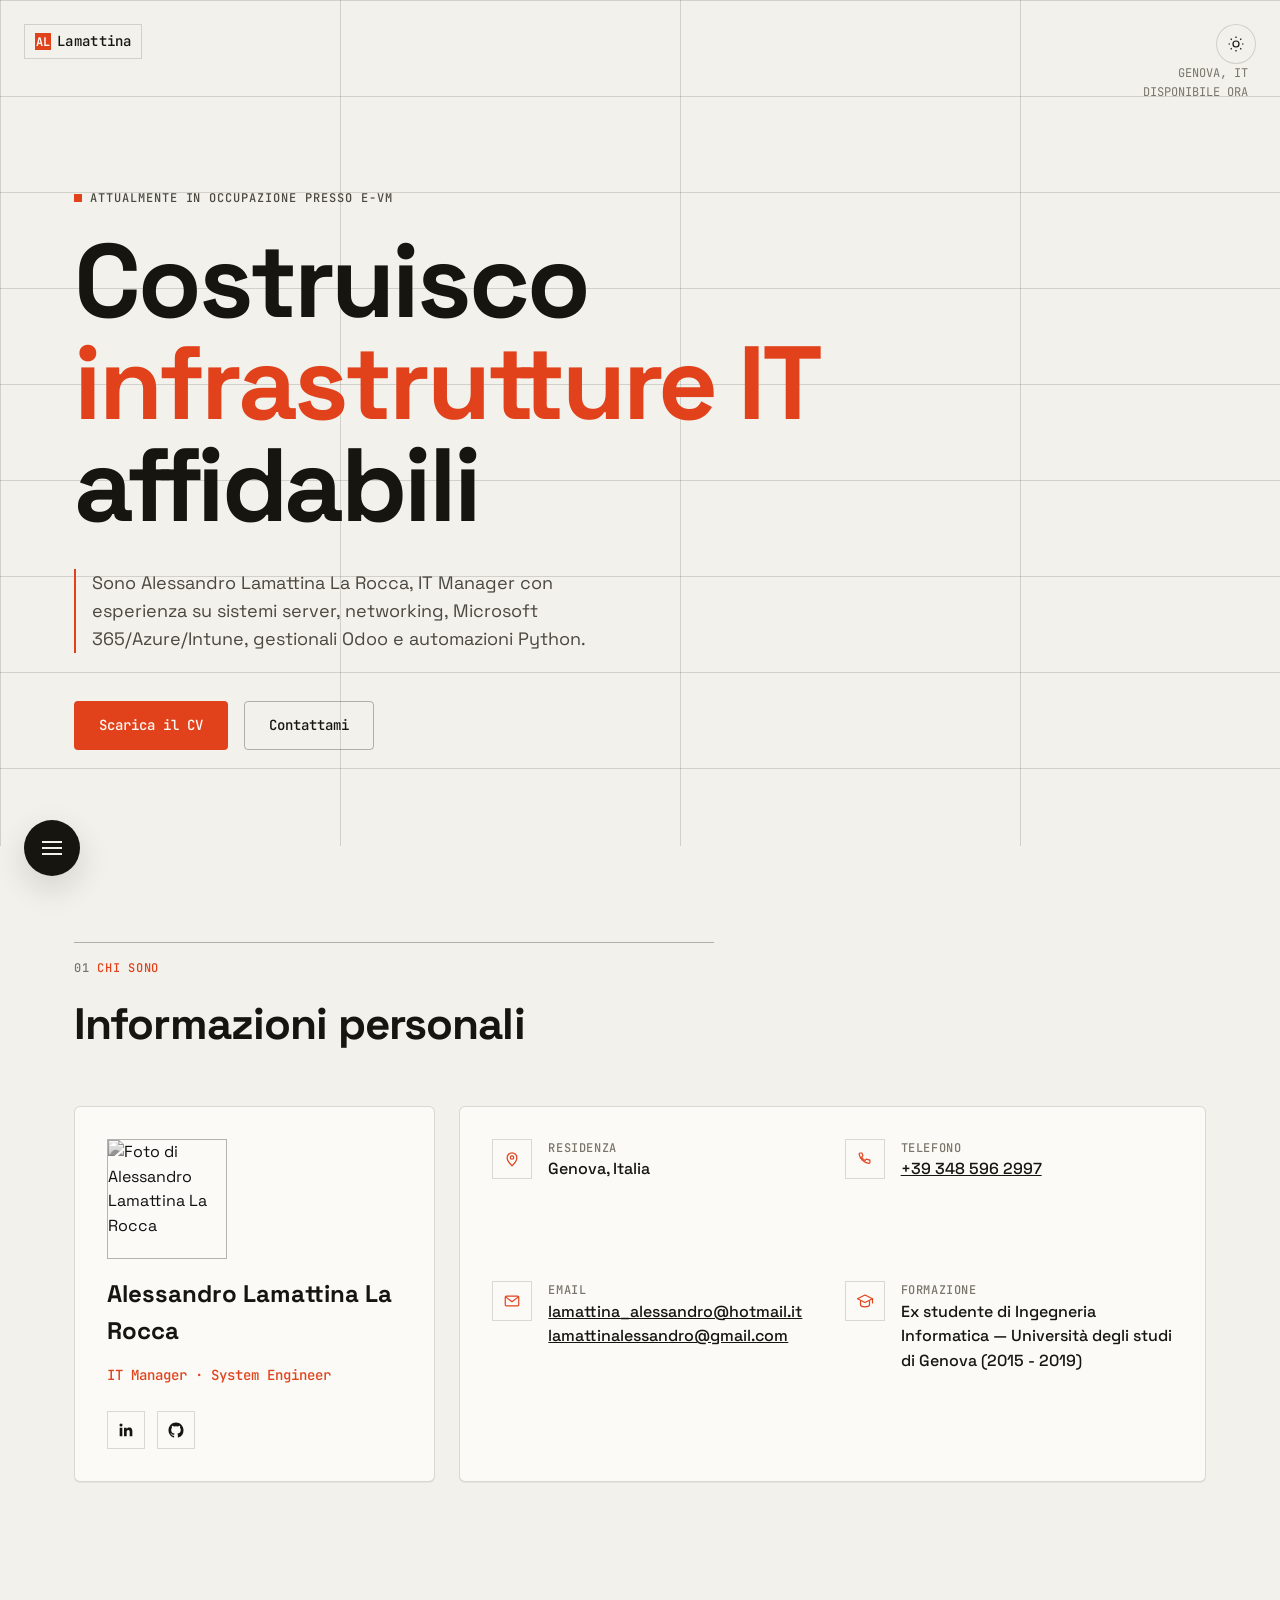
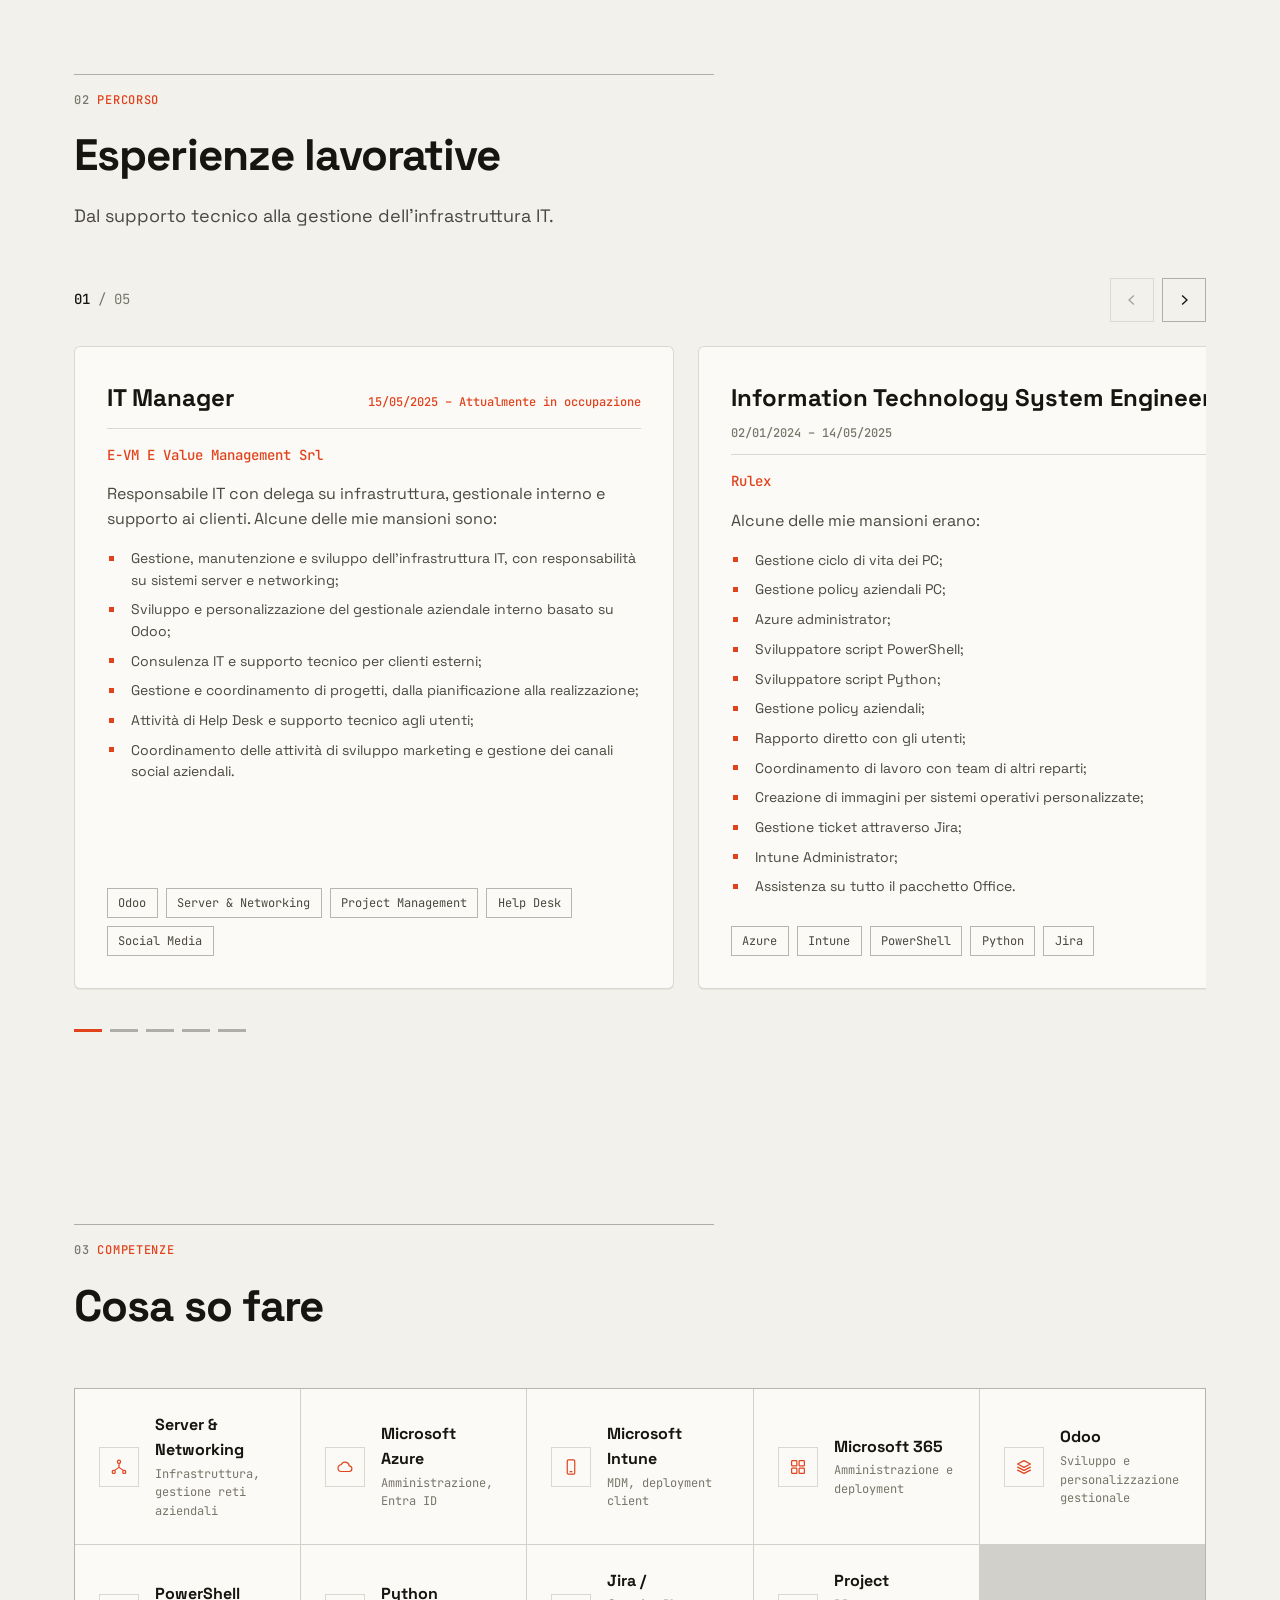
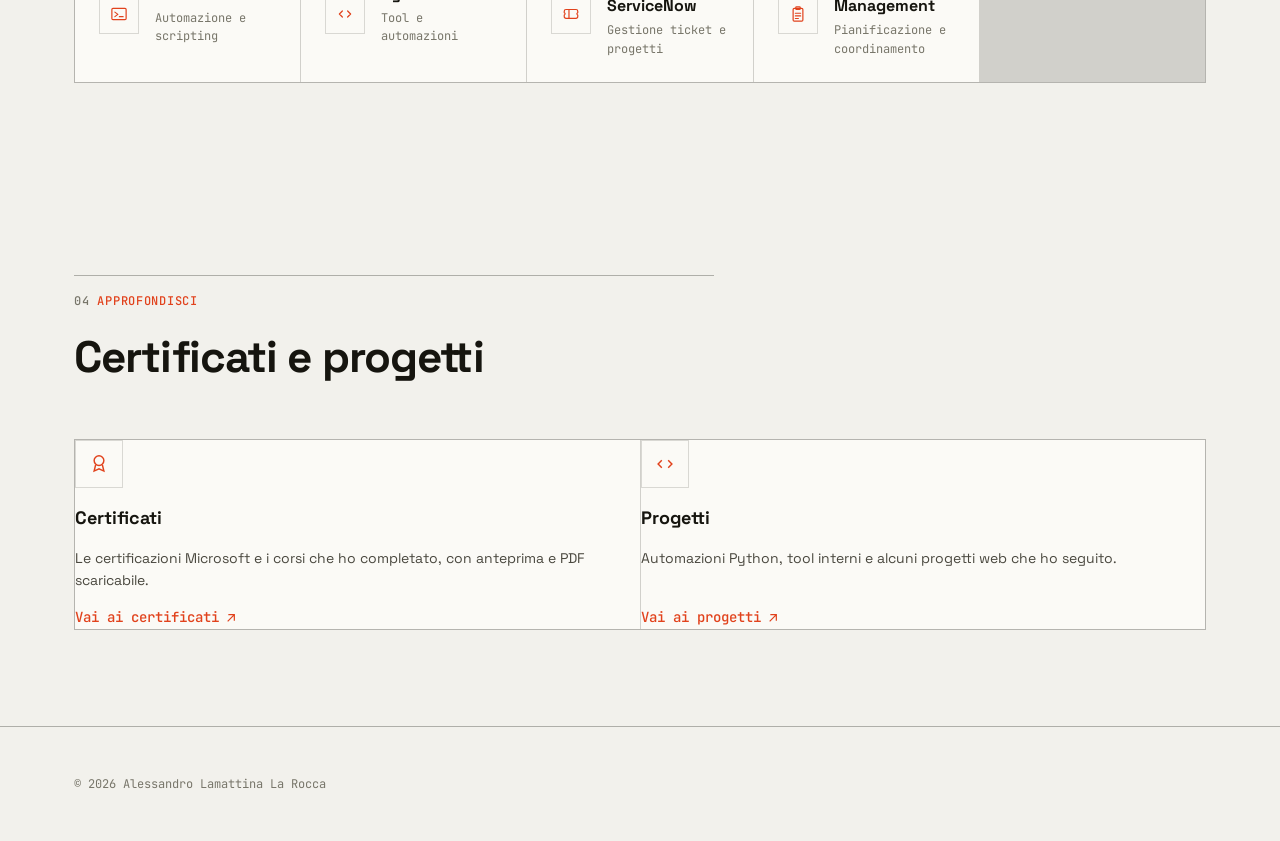
==== commit 91b0f353: "Refactor app.js to replace emoji icons with SVG icons, enhance menu overlay functionality, and impro" ====
--- a/index.html
+++ b/index.html
@@ -16,7 +16,7 @@
   <meta name="viewport" content="width=device-width, initial-scale=1">
   <title>Alessandro Lamattina — IT Manager &amp; System Engineer</title>
   <meta name="description" content="Curriculum di Alessandro Lamattina La Rocca: IT Manager con esperienza in infrastruttura, networking, Microsoft 365/Azure/Intune, Odoo e progetti Python.">
-  <meta name="theme-color" content="#0071e3">
+  <meta name="theme-color" content="#e1421c">
   <link rel="canonical" href="./index.html">
   <link rel="icon" type="image/svg+xml" href="./favicon.svg">
 
@@ -27,7 +27,7 @@
 
   <link rel="preconnect" href="https://fonts.googleapis.com">
   <link rel="preconnect" href="https://fonts.gstatic.com" crossorigin>
-  <link rel="stylesheet" href="https://fonts.googleapis.com/css2?family=Inter:wght@400;500;600;700;800&display=swap">
+  <link rel="stylesheet" href="https://fonts.googleapis.com/css2?family=Space+Grotesk:wght@500;700&family=JetBrains+Mono:wght@400;500&display=swap">
 
   <link rel="stylesheet" href="./css/tokens.css">
   <link rel="stylesheet" href="./css/base.css">
@@ -37,50 +37,58 @@
 <body>
   <a class="skip-link" href="#main">Salta al contenuto principale</a>
 
-  <header class="nav">
-    <div class="nav__inner">
-      <a class="nav__brand" href="./index.html">Alessandro Lamattina</a>
-      <nav class="nav__links" id="nav-links" data-open="false">
-        <a href="#home" aria-current="page">Home</a>
-        <a href="#informazioni_personali">Informazioni</a>
-        <a href="#esperienze">Esperienze</a>
-        <a href="#competenze">Competenze</a>
-        <a href="./certificati.html">Certificati</a>
-        <a href="./python.html">Progetti</a>
-        <a href="./file/alessandro_lamattina.pdf">CV in PDF</a>
+  <a class="brand-mark" href="./index.html"><span>Lamattina</span></a>
+
+  <button class="theme-toggle" aria-label="Cambia tema chiaro/scuro">
+    <svg class="icon-sun" viewBox="0 0 24 24" fill="none" stroke="currentColor" stroke-width="1.6" aria-hidden="true"><circle cx="12" cy="12" r="4"/><path d="M12 2v2M12 20v2M4.9 4.9l1.4 1.4M17.7 17.7l1.4 1.4M2 12h2M20 12h2M4.9 19.1l1.4-1.4M17.7 6.3l1.4-1.4"/></svg>
+    <svg class="icon-moon" viewBox="0 0 24 24" fill="none" stroke="currentColor" stroke-width="1.6" aria-hidden="true"><path d="M21 12.8A9 9 0 1 1 11.2 3a7 7 0 0 0 9.8 9.8Z"/></svg>
+  </button>
+
+  <button class="menu-fab" aria-label="Apri il menu" aria-expanded="false" aria-controls="menu-overlay">
+    <span class="menu-fab__bars"><span></span></span>
+  </button>
+
+  <div class="menu-overlay" id="menu-overlay" data-open="false" aria-hidden="true">
+    <div class="menu-overlay__inner">
+      <div class="menu-overlay__label">Menu</div>
+      <nav class="menu-overlay__links">
+        <a href="#home" aria-current="page"><span class="idx">01</span>Home</a>
+        <a href="#informazioni_personali"><span class="idx">02</span>Informazioni</a>
+        <a href="#esperienze"><span class="idx">03</span>Esperienze</a>
+        <a href="#competenze"><span class="idx">04</span>Competenze</a>
+        <a href="./certificati.html"><span class="idx">05</span>Certificati</a>
+        <a href="./python.html"><span class="idx">06</span>Progetti</a>
+        <a href="./file/alessandro_lamattina.pdf"><span class="idx">07</span>CV in PDF</a>
       </nav>
-      <div class="nav__actions">
-        <button class="theme-toggle" aria-label="Cambia tema chiaro/scuro">
-          <svg class="icon-sun" viewBox="0 0 24 24" fill="none" stroke="currentColor" stroke-width="2" aria-hidden="true"><circle cx="12" cy="12" r="4"/><path d="M12 2v2M12 20v2M4.9 4.9l1.4 1.4M17.7 17.7l1.4 1.4M2 12h2M20 12h2M4.9 19.1l1.4-1.4M17.7 6.3l1.4-1.4"/></svg>
-          <svg class="icon-moon" viewBox="0 0 24 24" fill="none" stroke="currentColor" stroke-width="2" aria-hidden="true"><path d="M21 12.8A9 9 0 1 1 11.2 3a7 7 0 0 0 9.8 9.8Z"/></svg>
-        </button>
-        <button class="nav__toggle" aria-label="Apri il menu" aria-expanded="false" aria-controls="nav-links">
-          <span></span>
-        </button>
+      <div class="menu-overlay__footer">
+        <span>© <span data-year></span> Alessandro Lamattina La Rocca</span>
+        <div class="menu-overlay__socials">
+          <a href="https://www.linkedin.com/" target="_blank" rel="noopener">LinkedIn</a>
+          <a href="https://github.com/AlessandroLamattina" target="_blank" rel="noopener">GitHub</a>
+        </div>
       </div>
     </div>
-  </header>
+  </div>
 
   <main id="main">
     <section class="hero" id="home">
-      <div class="hero__fallback-bg" aria-hidden="true"></div>
       <canvas class="hero__canvas" id="hero-canvas" aria-hidden="true"></canvas>
+      <div class="hero__meta">GENOVA, IT<br>DISPONIBILE ORA</div>
       <div class="hero__content">
         <span class="hero__eyebrow"><span class="dot" aria-hidden="true"></span>Attualmente in occupazione presso E-VM</span>
-        <h1 class="hero__title">Costruisco e mantengo <span class="accent">infrastrutture IT</span> affidabili</h1>
+        <h1 class="hero__title">Costruisco <span class="accent">infrastrutture IT</span> affidabili</h1>
         <p class="hero__subtitle">Sono Alessandro Lamattina La Rocca, IT Manager con esperienza su sistemi server, networking, Microsoft 365/Azure/Intune, gestionali Odoo e automazioni Python.</p>
         <div class="hero__actions">
           <a class="btn btn--primary" href="./file/alessandro_lamattina.pdf">Scarica il CV</a>
           <a class="btn btn--ghost" href="mailto:lamattina_alessandro@hotmail.it">Contattami</a>
         </div>
       </div>
-      <div class="hero__scroll-cue" aria-hidden="true"></div>
     </section>
 
     <section id="informazioni_personali">
       <div class="container">
         <div class="section-head reveal">
-          <span class="eyebrow">Chi sono</span>
+          <span class="eyebrow"><span class="num">01</span>Chi sono</span>
           <h2>Informazioni personali</h2>
         </div>
         <div class="bento" id="informazioni-personali"></div>
@@ -90,18 +98,32 @@
     <section id="esperienze">
       <div class="container">
         <div class="section-head reveal">
-          <span class="eyebrow">Percorso</span>
+          <span class="eyebrow"><span class="num">02</span>Percorso</span>
           <h2>Esperienze lavorative</h2>
           <p>Dal supporto tecnico alla gestione dell'infrastruttura IT.</p>
         </div>
-        <div class="timeline" id="timeline"></div>
+        <div class="exp-carousel" id="exp-carousel">
+          <div class="exp-carousel__head">
+            <div class="exp-carousel__counter"><strong data-exp-current>01</strong> / <span data-exp-total>05</span></div>
+            <div class="exp-carousel__controls">
+              <button class="exp-carousel__btn" data-exp-prev aria-label="Esperienza precedente">
+                <svg viewBox="0 0 24 24" fill="none" stroke="currentColor" stroke-width="1.8" aria-hidden="true"><path d="M14.5 6 8 12l6.5 6"/></svg>
+              </button>
+              <button class="exp-carousel__btn" data-exp-next aria-label="Esperienza successiva">
+                <svg viewBox="0 0 24 24" fill="none" stroke="currentColor" stroke-width="1.8" aria-hidden="true"><path d="M9.5 6 16 12l-6.5 6"/></svg>
+              </button>
+            </div>
+          </div>
+          <div class="exp-track" id="exp-track" role="group" aria-label="Esperienze lavorative, scorri per vedere tutte le voci"></div>
+          <div class="exp-carousel__dots" data-exp-dots></div>
+        </div>
       </div>
     </section>
 
     <section id="competenze">
       <div class="container">
         <div class="section-head reveal">
-          <span class="eyebrow">Competenze</span>
+          <span class="eyebrow"><span class="num">03</span>Competenze</span>
           <h2>Cosa so fare</h2>
         </div>
         <div class="skills-grid" id="skills-grid"></div>
@@ -111,24 +133,28 @@
     <section id="collegamenti">
       <div class="container">
         <div class="section-head reveal">
-          <span class="eyebrow">Approfondisci</span>
+          <span class="eyebrow"><span class="num">04</span>Approfondisci</span>
           <h2>Certificati e progetti</h2>
         </div>
         <div class="link-cards">
-          <a class="glass-card link-card reveal" href="./certificati.html">
-            <span class="link-card__icon" aria-hidden="true">🏅</span>
+          <a class="link-card reveal" href="./certificati.html">
+            <span class="link-card__icon" aria-hidden="true">
+              <svg viewBox="0 0 24 24" fill="none" stroke="currentColor" stroke-width="1.6" aria-hidden="true"><circle cx="12" cy="8.3" r="5.3"/><path d="m8.3 13-1.6 6.7 5.3-2.5 5.3 2.5-1.6-6.7"/></svg>
+            </span>
             <h3>Certificati</h3>
             <p>Le certificazioni Microsoft e i corsi che ho completato, con anteprima e PDF scaricabile.</p>
             <span class="link-card__cta">Vai ai certificati
-              <svg viewBox="0 0 24 24" fill="none" stroke="currentColor" stroke-width="2" aria-hidden="true"><path d="M7 17 17 7M8 7h9v9"/></svg>
+              <svg viewBox="0 0 24 24" fill="none" stroke="currentColor" stroke-width="1.8" aria-hidden="true"><path d="M7 17 17 7M8 7h9v9"/></svg>
             </span>
           </a>
-          <a class="glass-card link-card reveal" href="./python.html">
-            <span class="link-card__icon" aria-hidden="true">🐍</span>
+          <a class="link-card reveal" href="./python.html">
+            <span class="link-card__icon" aria-hidden="true">
+              <svg viewBox="0 0 24 24" fill="none" stroke="currentColor" stroke-width="1.6" aria-hidden="true"><path d="m8.5 8-4 4 4 4"/><path d="m15.5 8 4 4-4 4"/></svg>
+            </span>
             <h3>Progetti</h3>
             <p>Automazioni Python, tool interni e alcuni progetti web che ho seguito.</p>
             <span class="link-card__cta">Vai ai progetti
-              <svg viewBox="0 0 24 24" fill="none" stroke="currentColor" stroke-width="2" aria-hidden="true"><path d="M7 17 17 7M8 7h9v9"/></svg>
+              <svg viewBox="0 0 24 24" fill="none" stroke="currentColor" stroke-width="1.8" aria-hidden="true"><path d="M7 17 17 7M8 7h9v9"/></svg>
             </span>
           </a>
         </div>
@@ -141,7 +167,7 @@
   </footer>
 
   <button class="back-to-top" aria-label="Torna in cima">
-    <svg viewBox="0 0 24 24" fill="none" stroke="currentColor" stroke-width="2" aria-hidden="true"><path d="M12 19V5M5 12l7-7 7 7"/></svg>
+    <svg viewBox="0 0 24 24" fill="none" stroke="currentColor" stroke-width="1.8" aria-hidden="true"><path d="M12 19V5M5 12l7-7 7 7"/></svg>
   </button>
 
   <script src="./js/data.js"></script>
--- a/css/tokens.css
+++ b/css/tokens.css
@@ -1,53 +1,53 @@
 @charset "UTF-8";
 
 /* ==========================================================================
-   Design tokens — palette, superfici, tipografia, spaziature
-   Tema chiaro di default; il tema scuro è definito due volte:
+   Design tokens
+   Direzione estetica: editoriale/Swiss — un solo colore segnale (nessun
+   gradiente viola/blu/teal), superfici piatte con bordo netto invece del
+   glassmorphism diffuso, coppia tipografica grottesco + mono, angoli
+   quasi retti. Tema chiaro di default; il tema scuro è definito due volte:
    - @media (prefers-color-scheme: dark) per chi non ha scelto nulla
    - :root[data-theme="dark"] per la scelta esplicita dal toggle
    ========================================================================== */
 
 :root {
-  /* Colori di base */
-  --bg: #f5f5f7;
-  --bg-elevated: #ffffff;
-  --bg-subtle: #ebebef;
-  --text: #1d1d1f;
-  --text-secondary: #4b4b50;
-  --text-muted: #6e6e73;
-  --accent: #0071e3;
-  --accent-hover: #0077ed;
-  --accent-contrast: #ffffff;
-  --accent-soft: rgba(0, 113, 227, 0.1);
-  --hairline: rgba(0, 0, 0, 0.1);
+  /* Colori di base — carta e inchiostro, un solo segnale cromatico */
+  --bg: #f2f1ec;
+  --bg-elevated: #fbfaf6;
+  --bg-subtle: #e7e5dd;
+  --bg-inverse: #16150f;
+  --text: #16150f;
+  --text-secondary: #4a483f;
+  --text-muted: #78766a;
+  --accent: #e1421c;
+  --accent-hover: #c8360f;
+  --accent-contrast: #fbfaf6;
+  --accent-soft: rgba(225, 66, 28, 0.1);
+  --hairline: rgba(22, 21, 15, 0.15);
+  --hairline-strong: rgba(22, 21, 15, 0.3);
 
-  /* Superfici in vetro */
-  --glass-bg: rgba(255, 255, 255, 0.66);
-  --glass-bg-strong: rgba(255, 255, 255, 0.86);
-  --glass-border: rgba(255, 255, 255, 0.7);
-  --glass-blur: 20px;
+  /* Superfici — piatte, con bordo netto invece del blur */
+  --surface: var(--bg-elevated);
+  --surface-border: var(--hairline);
+  --overlay-scrim: rgba(22, 21, 15, 0.9);
 
-  /* Sfondo decorativo dell'hero (fallback senza WebGL) */
-  --aurora-1: rgba(0, 113, 227, 0.35);
-  --aurora-2: rgba(120, 80, 220, 0.25);
-  --aurora-3: rgba(0, 200, 190, 0.22);
+  /* Ombre — minime, quasi assenti (la texture è il bordo, non l'ombra) */
+  --shadow-sm: 0 1px 0 rgba(22, 21, 15, 0.06);
+  --shadow-md: 0 2px 0 rgba(22, 21, 15, 0.08);
+  --shadow-lg: 0 12px 32px rgba(22, 21, 15, 0.14);
 
-  /* Ombre */
-  --shadow-sm: 0 1px 2px rgba(0, 0, 0, 0.06), 0 1px 3px rgba(0, 0, 0, 0.04);
-  --shadow-md: 0 4px 12px rgba(0, 0, 0, 0.06), 0 12px 32px rgba(0, 0, 0, 0.06);
-  --shadow-lg: 0 8px 24px rgba(0, 0, 0, 0.08), 0 24px 64px rgba(0, 0, 0, 0.1);
+  /* Raggi — quasi retti, non il "tutto arrotondato" da bento AI */
+  --radius-sm: 2px;
+  --radius-md: 4px;
+  --radius-lg: 6px;
+  --radius-pill: 4px;
 
-  /* Raggi */
-  --radius-sm: 12px;
-  --radius-md: 20px;
-  --radius-lg: 28px;
-  --radius-pill: 980px;
-
-  /* Tipografia */
-  --font-sans: "Inter", -apple-system, BlinkMacSystemFont, "SF Pro Text",
-    "Segoe UI", Roboto, Helvetica, Arial, sans-serif;
-  --font-mono: ui-monospace, SFMono-Regular, "SF Mono", Menlo, Consolas,
-    "Liberation Mono", monospace;
+  /* Tipografia — grottesco per i titoli, mono per etichette/date/numeri */
+  --font-display: "Space Grotesk", "Archivo", -apple-system, "Segoe UI", sans-serif;
+  --font-sans: "Space Grotesk", -apple-system, BlinkMacSystemFont, "Segoe UI",
+    Roboto, Helvetica, Arial, sans-serif;
+  --font-mono: "JetBrains Mono", ui-monospace, SFMono-Regular, "SF Mono", Menlo,
+    Consolas, "Liberation Mono", monospace;
 
   --text-xs: 0.75rem;
   --text-sm: 0.875rem;
@@ -56,7 +56,7 @@
   --text-xl: clamp(1.25rem, 1.1rem + 0.6vw, 1.5rem);
   --text-2xl: clamp(1.5rem, 1.25rem + 1.1vw, 2rem);
   --text-3xl: clamp(1.875rem, 1.4rem + 2vw, 2.75rem);
-  --text-hero: clamp(2.5rem, 1.4rem + 5.2vw, 5rem);
+  --text-hero: clamp(2.75rem, 1.4rem + 6.4vw, 6.5rem);
 
   /* Spaziature */
   --space-1: 0.25rem;
@@ -70,8 +70,9 @@
   --space-9: 6rem;
 
   /* Layout */
-  --container: 1120px;
+  --container: 1180px;
   --nav-height: 52px;
+  --fab-size: 56px;
 
   /* Movimento */
   --ease-out: cubic-bezier(0.16, 1, 0.3, 1);
@@ -84,29 +85,25 @@
 /* Tema scuro — preferenza di sistema, se l'utente non ha scelto "light" */
 @media (prefers-color-scheme: dark) {
   :root:not([data-theme="light"]) {
-    --bg: #000000;
-    --bg-elevated: #1c1c1e;
-    --bg-subtle: #16161a;
-    --text: #f5f5f7;
-    --text-secondary: #c7c7cc;
-    --text-muted: #98989d;
-    --accent: #2997ff;
-    --accent-hover: #47a6ff;
-    --accent-contrast: #001225;
-    --accent-soft: rgba(41, 151, 255, 0.16);
-    --hairline: rgba(255, 255, 255, 0.14);
+    --bg: #100f0b;
+    --bg-elevated: #1a1912;
+    --bg-subtle: #211f17;
+    --bg-inverse: #f2f1ec;
+    --text: #f2f1ec;
+    --text-secondary: #c7c4b6;
+    --text-muted: #918e7f;
+    --accent: #ff6a3d;
+    --accent-hover: #ff8462;
+    --accent-contrast: #100f0b;
+    --accent-soft: rgba(255, 106, 61, 0.16);
+    --hairline: rgba(242, 241, 236, 0.16);
+    --hairline-strong: rgba(242, 241, 236, 0.32);
 
-    --glass-bg: rgba(28, 28, 30, 0.62);
-    --glass-bg-strong: rgba(20, 20, 22, 0.84);
-    --glass-border: rgba(255, 255, 255, 0.1);
+    --overlay-scrim: rgba(0, 0, 0, 0.92);
 
-    --aurora-1: rgba(41, 151, 255, 0.35);
-    --aurora-2: rgba(140, 90, 255, 0.28);
-    --aurora-3: rgba(0, 210, 190, 0.2);
-
-    --shadow-sm: 0 1px 2px rgba(0, 0, 0, 0.5);
-    --shadow-md: 0 4px 12px rgba(0, 0, 0, 0.45), 0 12px 32px rgba(0, 0, 0, 0.4);
-    --shadow-lg: 0 8px 24px rgba(0, 0, 0, 0.5), 0 24px 64px rgba(0, 0, 0, 0.45);
+    --shadow-sm: 0 1px 0 rgba(0, 0, 0, 0.4);
+    --shadow-md: 0 2px 0 rgba(0, 0, 0, 0.5);
+    --shadow-lg: 0 12px 32px rgba(0, 0, 0, 0.55);
 
     color-scheme: dark;
   }
@@ -114,29 +111,25 @@
 
 /* Tema scuro — scelta esplicita dal toggle (vince sempre) */
 :root[data-theme="dark"] {
-  --bg: #000000;
-  --bg-elevated: #1c1c1e;
-  --bg-subtle: #16161a;
-  --text: #f5f5f7;
-  --text-secondary: #c7c7cc;
-  --text-muted: #98989d;
-  --accent: #2997ff;
-  --accent-hover: #47a6ff;
-  --accent-contrast: #001225;
-  --accent-soft: rgba(41, 151, 255, 0.16);
-  --hairline: rgba(255, 255, 255, 0.14);
+  --bg: #100f0b;
+  --bg-elevated: #1a1912;
+  --bg-subtle: #211f17;
+  --bg-inverse: #f2f1ec;
+  --text: #f2f1ec;
+  --text-secondary: #c7c4b6;
+  --text-muted: #918e7f;
+  --accent: #ff6a3d;
+  --accent-hover: #ff8462;
+  --accent-contrast: #100f0b;
+  --accent-soft: rgba(255, 106, 61, 0.16);
+  --hairline: rgba(242, 241, 236, 0.16);
+  --hairline-strong: rgba(242, 241, 236, 0.32);
 
-  --glass-bg: rgba(28, 28, 30, 0.62);
-  --glass-bg-strong: rgba(20, 20, 22, 0.84);
-  --glass-border: rgba(255, 255, 255, 0.1);
+  --overlay-scrim: rgba(0, 0, 0, 0.92);
 
-  --aurora-1: rgba(41, 151, 255, 0.35);
-  --aurora-2: rgba(140, 90, 255, 0.28);
-  --aurora-3: rgba(0, 210, 190, 0.2);
-
-  --shadow-sm: 0 1px 2px rgba(0, 0, 0, 0.5);
-  --shadow-md: 0 4px 12px rgba(0, 0, 0, 0.45), 0 12px 32px rgba(0, 0, 0, 0.4);
-  --shadow-lg: 0 8px 24px rgba(0, 0, 0, 0.5), 0 24px 64px rgba(0, 0, 0, 0.45);
+  --shadow-sm: 0 1px 0 rgba(0, 0, 0, 0.4);
+  --shadow-md: 0 2px 0 rgba(0, 0, 0, 0.5);
+  --shadow-lg: 0 12px 32px rgba(0, 0, 0, 0.55);
 
   color-scheme: dark;
 }
--- a/css/base.css
+++ b/css/base.css
@@ -12,7 +12,7 @@
 
 html {
   scroll-behavior: smooth;
-  scroll-padding-top: calc(var(--nav-height) + 16px);
+  scroll-padding-top: var(--space-6);
 }
 
 body {
@@ -116,23 +116,31 @@
 }
 
 .section-head {
-  text-align: center;
   max-width: 640px;
-  margin-inline: auto;
   margin-bottom: var(--space-7);
+  padding-top: var(--space-4);
+  border-top: 1px solid var(--hairline-strong);
 }
 
 .eyebrow {
-  display: inline-block;
+  display: flex;
+  align-items: baseline;
+  gap: var(--space-2);
+  font-family: var(--font-mono);
   font-size: var(--text-xs);
-  font-weight: 700;
-  letter-spacing: 0.08em;
+  font-weight: 500;
+  letter-spacing: 0.06em;
   text-transform: uppercase;
   color: var(--accent);
-  margin-bottom: var(--space-2);
+  margin-bottom: var(--space-3);
+}
+
+.eyebrow .num {
+  color: var(--text-muted);
 }
 
 .section-head h2 {
+  font-family: var(--font-display);
   font-size: var(--text-3xl);
   font-weight: 700;
   letter-spacing: -0.02em;
@@ -142,6 +150,7 @@
   margin-top: var(--space-3);
   color: var(--text-secondary);
   font-size: var(--text-lg);
+  max-width: 46ch;
 }
 
 .bento {
--- a/css/components.css
+++ b/css/components.css
@@ -1,91 +1,212 @@
 @charset "UTF-8";
 
 /* ==========================================================================
-   Navbar
-   ========================================================================== */
-
-.nav {
-  position: sticky;
-  top: 0;
-  z-index: 100;
-  height: var(--nav-height);
-  display: flex;
+   Marchio fisso in alto a sinistra (non una navbar a tutta larghezza)
+   ========================================================================== */
+
+.brand-mark {
+  position: fixed;
+  top: var(--space-5);
+  left: var(--space-5);
+  z-index: 90;
+  font-family: var(--font-mono);
+  font-size: var(--text-sm);
+  font-weight: 500;
+  letter-spacing: 0.02em;
+  text-decoration: none;
+  color: var(--text);
+  background: var(--bg);
+  padding: 0.35rem 0.6rem;
+  border: 1px solid var(--hairline);
+}
+.brand-mark::before {
+  content: "AL";
+  display: inline-flex;
   align-items: center;
-  border-bottom: 1px solid var(--hairline);
-  /* Il vetro smerigliato vive nello ::before (sotto), non su .nav stesso:
-     backdrop-filter su .nav renderebbe .nav il containing block del
-     pannello mobile a schermo intero (.nav__links, position:fixed), che
-     essendo alto solo --nav-height farebbe collassare il pannello a
-     quell'altezza invece di coprire tutto lo schermo. */
-  isolation: isolate;
-}
-.nav::before {
-  content: "";
+  justify-content: center;
+  width: 1.4em;
+  height: 1.4em;
+  margin-right: 0.5em;
+  background: var(--accent);
+  color: var(--accent-contrast);
+  font-size: 0.85em;
+  font-weight: 700;
+  vertical-align: middle;
+}
+
+@media (max-width: 600px) {
+  .brand-mark span { display: none; }
+  .brand-mark::before { margin-right: 0; }
+}
+
+/* ==========================================================================
+   Menu a comparsa: pulsante burger flottante in basso a sinistra + overlay
+   a schermo intero. Sostituisce la navbar sticky in cima.
+   ========================================================================== */
+
+.menu-fab {
+  position: fixed;
+  left: var(--space-5);
+  bottom: var(--space-5);
+  z-index: 200;
+  width: var(--fab-size);
+  height: var(--fab-size);
+  display: grid;
+  place-items: center;
+  background: var(--text);
+  color: var(--bg);
+  border-radius: 50%;
+  box-shadow: var(--shadow-lg);
+  transition: transform 0.2s var(--ease-out), background 0.2s var(--ease-out);
+}
+.menu-fab:hover {
+  transform: scale(1.06);
+}
+.menu-fab__bars {
+  position: relative;
+  width: 20px;
+  height: 14px;
+}
+.menu-fab__bars span,
+.menu-fab__bars span::before,
+.menu-fab__bars span::after {
   position: absolute;
+  left: 0;
+  width: 20px;
+  height: 2px;
+  background: currentColor;
+  transition: transform 0.25s var(--ease-in-out), opacity 0.2s var(--ease-in-out), top 0.2s var(--ease-in-out);
+}
+.menu-fab__bars span { top: 6px; }
+.menu-fab__bars span::before { content: ""; top: -6px; }
+.menu-fab__bars span::after { content: ""; top: 6px; }
+.menu-fab[aria-expanded="true"] .menu-fab__bars span { background: transparent; }
+.menu-fab[aria-expanded="true"] .menu-fab__bars span::before { top: 0; transform: rotate(45deg); }
+.menu-fab[aria-expanded="true"] .menu-fab__bars span::after { top: 0; transform: rotate(-45deg); }
+
+.menu-overlay {
+  position: fixed;
   inset: 0;
-  z-index: -1;
-  background: var(--glass-bg);
-  -webkit-backdrop-filter: blur(var(--glass-blur)) saturate(1.6);
-  backdrop-filter: blur(var(--glass-blur)) saturate(1.6);
-}
-
-.nav__inner {
+  z-index: 190;
+  background: var(--bg-inverse);
+  color: var(--bg);
+  display: flex;
+  flex-direction: column;
+  justify-content: center;
+  padding: var(--space-8) var(--space-6);
+  opacity: 0;
+  visibility: hidden;
+  transform: translateY(2%);
+  transition: opacity 0.35s var(--ease-in-out), transform 0.35s var(--ease-in-out), visibility 0s linear 0.35s;
+}
+.menu-overlay[data-open="true"] {
+  opacity: 1;
+  visibility: visible;
+  transform: none;
+  transition: opacity 0.35s var(--ease-in-out), transform 0.35s var(--ease-in-out);
+}
+
+.menu-overlay__inner {
   width: 100%;
   max-width: var(--container);
   margin-inline: auto;
-  padding-inline: var(--space-5);
-  display: flex;
+}
+
+.menu-overlay__label {
+  font-family: var(--font-mono);
+  font-size: var(--text-xs);
+  letter-spacing: 0.1em;
+  text-transform: uppercase;
+  color: var(--accent);
+  margin-bottom: var(--space-6);
+}
+
+.menu-overlay__links {
+  display: flex;
+  flex-direction: column;
+}
+.menu-overlay__links a {
+  display: flex;
+  align-items: baseline;
+  gap: var(--space-5);
+  padding: var(--space-3) 0;
+  border-bottom: 1px solid rgba(242, 241, 236, 0.16);
+  font-family: var(--font-display);
+  font-size: clamp(1.75rem, 1.2rem + 3vw, 3.25rem);
+  font-weight: 700;
+  letter-spacing: -0.02em;
+  color: var(--bg);
+  text-decoration: none;
+  transition: color 0.2s var(--ease-out), padding-left 0.2s var(--ease-out);
+}
+.menu-overlay__links a .idx {
+  font-family: var(--font-mono);
+  font-size: var(--text-sm);
+  font-weight: 400;
+  color: var(--text-muted);
+}
+.menu-overlay__links a:hover,
+.menu-overlay__links a[aria-current="page"] {
+  color: var(--accent);
+  padding-left: var(--space-3);
+}
+
+.menu-overlay__footer {
+  margin-top: var(--space-8);
+  display: flex;
+  flex-wrap: wrap;
+  justify-content: space-between;
   align-items: center;
-  justify-content: space-between;
-  gap: var(--space-4);
-}
-
-.nav__brand {
-  font-weight: 700;
-  font-size: var(--text-base);
-  letter-spacing: -0.01em;
-  white-space: nowrap;
-}
-
-.nav__links {
-  display: flex;
-  align-items: center;
-  gap: var(--space-6);
-  font-size: var(--text-sm);
-  font-weight: 500;
-}
-
-.nav__links a {
-  text-decoration: none;
-  color: var(--text-secondary);
-  transition: color 0.2s var(--ease-out);
-}
-.nav__links a:hover,
-.nav__links a[aria-current="page"] {
-  color: var(--text);
-}
-
-.nav__actions {
-  display: flex;
-  align-items: center;
-  gap: var(--space-3);
-}
-
-/* Toggle tema chiaro/scuro */
+  gap: var(--space-4);
+  color: rgba(242, 241, 236, 0.6);
+  font-family: var(--font-mono);
+  font-size: var(--text-xs);
+}
+.menu-overlay__footer a {
+  color: var(--bg);
+  text-decoration: underline;
+  text-underline-offset: 3px;
+}
+.menu-overlay__socials {
+  display: flex;
+  gap: var(--space-4);
+}
+
+/* Mentre l'overlay è aperto, gli elementi fissi dietro non devono essere
+   raggiungibili da tastiera né visibili: si aggiungono a body così sia
+   il fab sia l'overlay condividono un solo stato. */
+body.menu-open .brand-mark,
+body.menu-open .theme-toggle,
+body.menu-open .back-to-top {
+  visibility: hidden;
+}
+
+/* ==========================================================================
+   Toggle tema chiaro/scuro — pulsante fisso in alto a destra
+   ========================================================================== */
+
 .theme-toggle {
+  position: fixed;
+  top: var(--space-5);
+  right: var(--space-5);
+  z-index: 90;
   width: 40px;
   height: 40px;
   display: grid;
   place-items: center;
+  background: var(--bg);
+  border: 1px solid var(--hairline);
+  color: var(--text);
   border-radius: 50%;
-  transition: background 0.2s var(--ease-out);
+  transition: border-color 0.2s var(--ease-out);
 }
 .theme-toggle:hover {
-  background: var(--bg-subtle);
+  border-color: var(--accent);
+  color: var(--accent);
 }
 .theme-toggle svg {
-  width: 20px;
-  height: 20px;
+  width: 18px;
+  height: 18px;
 }
 .theme-toggle .icon-moon { display: none; }
 :root[data-theme="dark"] .theme-toggle .icon-sun { display: none; }
@@ -95,64 +216,8 @@
   :root:not([data-theme="light"]) .theme-toggle .icon-moon { display: block; }
 }
 
-/* Bottone hamburger (mobile) */
-.nav__toggle {
-  display: none;
-  width: 40px;
-  height: 40px;
-  border-radius: 50%;
-  position: relative;
-}
-.nav__toggle span,
-.nav__toggle span::before,
-.nav__toggle span::after {
-  position: absolute;
-  left: 10px;
-  width: 20px;
-  height: 2px;
-  background: var(--text);
-  border-radius: 2px;
-  transition: transform 0.25s var(--ease-in-out), opacity 0.2s var(--ease-in-out);
-}
-.nav__toggle span { top: 19px; }
-.nav__toggle span::before { content: ""; top: -6px; }
-.nav__toggle span::after { content: ""; top: 6px; }
-.nav__toggle[aria-expanded="true"] span { background: transparent; }
-.nav__toggle[aria-expanded="true"] span::before { transform: translateY(6px) rotate(45deg); }
-.nav__toggle[aria-expanded="true"] span::after { transform: translateY(-6px) rotate(-45deg); }
-
-@media (max-width: 760px) {
-  .nav__toggle { display: block; }
-  .nav__links {
-    position: fixed;
-    inset: var(--nav-height) 0 0 0;
-    flex-direction: column;
-    justify-content: flex-start;
-    align-items: stretch;
-    padding: var(--space-6) var(--space-5);
-    gap: 0;
-    background: var(--glass-bg-strong);
-    -webkit-backdrop-filter: blur(var(--glass-blur));
-    backdrop-filter: blur(var(--glass-blur));
-    transform: translateY(-8px);
-    opacity: 0;
-    pointer-events: none;
-    transition: opacity 0.25s var(--ease-out), transform 0.25s var(--ease-out);
-  }
-  .nav__links[data-open="true"] {
-    opacity: 1;
-    transform: none;
-    pointer-events: auto;
-  }
-  .nav__links a {
-    font-size: var(--text-xl);
-    padding: var(--space-4) 0;
-    border-bottom: 1px solid var(--hairline);
-  }
-}
-
-/* ==========================================================================
-   Bottoni
+/* ==========================================================================
+   Bottoni — squadrati e piatti, nessuna pillola
    ========================================================================== */
 
 .btn {
@@ -160,32 +225,30 @@
   align-items: center;
   justify-content: center;
   gap: var(--space-2);
-  padding: 0.7rem 1.4rem;
+  padding: 0.8rem 1.5rem;
   border-radius: var(--radius-pill);
-  font-size: var(--text-sm);
-  font-weight: 600;
+  border: 1px solid transparent;
+  font-family: var(--font-mono);
+  font-size: var(--text-sm);
+  font-weight: 500;
   text-decoration: none;
-  transition: transform 0.2s var(--ease-out), box-shadow 0.2s var(--ease-out), background 0.2s var(--ease-out);
+  transition: transform 0.15s var(--ease-out), background 0.2s var(--ease-out), border-color 0.2s var(--ease-out);
   white-space: nowrap;
 }
-.btn:active { transform: scale(0.97); }
+.btn:active { transform: translateY(1px); }
 
 .btn--primary {
   background: var(--accent);
   color: var(--accent-contrast);
-  box-shadow: var(--shadow-sm);
 }
 .btn--primary:hover {
   background: var(--accent-hover);
-  box-shadow: var(--shadow-md);
 }
 
 .btn--ghost {
-  background: var(--glass-bg);
+  background: transparent;
   color: var(--text);
-  border: 1px solid var(--hairline);
-  -webkit-backdrop-filter: blur(var(--glass-blur));
-  backdrop-filter: blur(var(--glass-blur));
+  border-color: var(--hairline-strong);
 }
 .btn--ghost:hover {
   border-color: var(--accent);
@@ -198,16 +261,21 @@
 }
 
 /* ==========================================================================
-   Hero
+   Hero — editoriale: niente aurora/gradiente, un solo accento piatto
    ========================================================================== */
 
 .hero {
   position: relative;
-  min-height: min(92vh, 820px);
-  display: flex;
-  align-items: center;
+  min-height: min(94vh, 860px);
+  display: flex;
+  align-items: flex-end;
   overflow: hidden;
-  padding-block: var(--space-8);
+  padding-block: var(--space-8) var(--space-9);
+  background-image:
+    linear-gradient(to bottom, var(--hairline) 1px, transparent 1px),
+    linear-gradient(to right, var(--hairline) 1px, transparent 1px);
+  background-size: 100% 96px, min(33.33%, 340px) 100%;
+  background-position: top left;
 }
 
 .hero__canvas {
@@ -216,23 +284,6 @@
   z-index: 0;
   width: 100%;
   height: 100%;
-}
-
-.hero__fallback-bg {
-  position: absolute;
-  inset: 0;
-  z-index: 0;
-  background:
-    radial-gradient(60% 50% at 20% 20%, var(--aurora-1), transparent 60%),
-    radial-gradient(50% 45% at 85% 15%, var(--aurora-2), transparent 60%),
-    radial-gradient(55% 50% at 60% 85%, var(--aurora-3), transparent 60%),
-    var(--bg);
-  background-size: 200% 200%;
-  animation: aurora-drift 18s ease-in-out infinite alternate;
-}
-@keyframes aurora-drift {
-  0% { background-position: 0% 0%, 100% 0%, 50% 100%; }
-  100% { background-position: 20% 30%, 70% 20%, 30% 70%; }
 }
 
 .hero__content {
@@ -245,47 +296,43 @@
 }
 
 .hero__eyebrow {
-  display: inline-flex;
+  display: flex;
   align-items: center;
   gap: var(--space-2);
-  padding: 0.35rem 0.9rem;
-  border-radius: var(--radius-pill);
-  background: var(--glass-bg);
-  border: 1px solid var(--hairline);
-  font-size: var(--text-xs);
-  font-weight: 600;
+  font-family: var(--font-mono);
+  font-size: var(--text-xs);
+  font-weight: 500;
+  letter-spacing: 0.08em;
+  text-transform: uppercase;
   color: var(--text-secondary);
-  -webkit-backdrop-filter: blur(var(--glass-blur));
-  backdrop-filter: blur(var(--glass-blur));
   margin-bottom: var(--space-5);
 }
 .hero__eyebrow .dot {
   width: 8px;
   height: 8px;
-  border-radius: 50%;
-  background: #34c759;
-  box-shadow: 0 0 0 3px rgba(52, 199, 89, 0.25);
+  background: var(--accent);
+  flex: none;
 }
 
 .hero__title {
+  font-family: var(--font-display);
   font-size: var(--text-hero);
-  font-weight: 800;
+  font-weight: 700;
   letter-spacing: -0.03em;
-  line-height: 1.05;
-  max-width: 14ch;
+  line-height: 0.98;
+  max-width: 15ch;
 }
 .hero__title .accent {
-  background: linear-gradient(120deg, var(--accent), #7c5cff 60%, #00c8be);
-  -webkit-background-clip: text;
-  background-clip: text;
-  color: transparent;
+  color: var(--accent);
 }
 
 .hero__subtitle {
-  margin-top: var(--space-5);
+  margin-top: var(--space-6);
   max-width: 46ch;
   font-size: var(--text-lg);
   color: var(--text-secondary);
+  border-left: 2px solid var(--accent);
+  padding-left: var(--space-4);
 }
 
 .hero__actions {
@@ -295,48 +342,37 @@
   gap: var(--space-4);
 }
 
-.hero__scroll-cue {
+.hero__meta {
   position: absolute;
-  bottom: var(--space-6);
-  left: 50%;
-  transform: translateX(-50%);
+  top: var(--space-8);
+  right: var(--space-6);
   z-index: 1;
-  width: 26px;
-  height: 42px;
-  border: 2px solid var(--hairline);
-  border-radius: var(--radius-pill);
-  display: flex;
-  justify-content: center;
-  padding-top: 6px;
-}
-.hero__scroll-cue::before {
-  content: "";
-  width: 4px;
-  height: 8px;
-  border-radius: var(--radius-pill);
-  background: var(--text-muted);
-  animation: scroll-cue 1.8s ease-in-out infinite;
-}
-@keyframes scroll-cue {
-  0%, 100% { transform: translateY(0); opacity: 1; }
-  50% { transform: translateY(10px); opacity: 0.3; }
-}
-@media (prefers-reduced-motion: reduce) {
-  .hero__fallback-bg { animation: none; }
-  .hero__scroll-cue::before { animation: none; }
-}
-
-/* ==========================================================================
-   Card in vetro (bento)
+  text-align: right;
+  font-family: var(--font-mono);
+  font-size: var(--text-xs);
+  color: var(--text-muted);
+  display: none;
+}
+@media (min-width: 900px) {
+  .hero__meta { display: block; }
+}
+
+@media (max-width: 720px) {
+  .hero { align-items: center; }
+  .hero__subtitle { border-left: none; padding-left: 0; }
+}
+
+/* ==========================================================================
+   Superficie di base per le card — piatta, bordo netto, niente blur
+   (il nome della classe resta .glass-card per compatibilità con il JS,
+   ma il "vetro" è stato sostituito da una superficie piatta)
    ========================================================================== */
 
 .glass-card {
-  background: var(--glass-bg);
-  border: 1px solid var(--glass-border);
+  background: var(--surface);
+  border: 1px solid var(--surface-border);
   border-radius: var(--radius-lg);
-  -webkit-backdrop-filter: blur(var(--glass-blur)) saturate(1.4);
-  backdrop-filter: blur(var(--glass-blur)) saturate(1.4);
-  box-shadow: var(--shadow-md);
+  box-shadow: var(--shadow-sm);
   padding: var(--space-6);
 }
 
@@ -344,25 +380,25 @@
   grid-column: span 4;
   display: flex;
   flex-direction: column;
-  align-items: center;
-  text-align: center;
+  align-items: flex-start;
   gap: var(--space-4);
 }
 .profile-card__photo {
-  width: 148px;
-  height: 148px;
-  border-radius: 50%;
+  width: 120px;
+  height: 120px;
   object-fit: cover;
-  border: 3px solid var(--glass-border);
-  box-shadow: var(--shadow-md);
+  border: 1px solid var(--hairline-strong);
+  filter: grayscale(1) contrast(1.05);
 }
 .profile-card h3 {
+  font-family: var(--font-display);
   font-size: var(--text-xl);
   font-weight: 700;
 }
 .profile-card__role {
-  color: var(--accent);
-  font-weight: 600;
+  font-family: var(--font-mono);
+  color: var(--accent);
+  font-weight: 500;
   font-size: var(--text-sm);
 }
 .profile-card__socials {
@@ -375,12 +411,13 @@
   height: 38px;
   display: grid;
   place-items: center;
-  border-radius: 50%;
-  background: var(--bg-subtle);
-  transition: background 0.2s var(--ease-out), color 0.2s var(--ease-out);
+  border: 1px solid var(--hairline);
+  color: var(--text);
+  transition: background 0.2s var(--ease-out), color 0.2s var(--ease-out), border-color 0.2s var(--ease-out);
 }
 .profile-card__socials a:hover {
   background: var(--accent);
+  border-color: var(--accent);
   color: var(--accent-contrast);
 }
 .profile-card__socials svg { width: 18px; height: 18px; }
@@ -398,21 +435,21 @@
 }
 .info-item__icon {
   flex: none;
-  width: 42px;
-  height: 42px;
-  display: grid;
-  place-items: center;
-  border-radius: var(--radius-sm);
-  background: var(--accent-soft);
-  color: var(--accent);
-}
-.info-item__icon svg { width: 20px; height: 20px; }
+  width: 40px;
+  height: 40px;
+  display: grid;
+  place-items: center;
+  border: 1px solid var(--hairline);
+  color: var(--accent);
+}
+.info-item__icon svg { width: 18px; height: 18px; }
 .info-item__label {
+  font-family: var(--font-mono);
   font-size: var(--text-xs);
   text-transform: uppercase;
   letter-spacing: 0.05em;
   color: var(--text-muted);
-  font-weight: 700;
+  font-weight: 500;
 }
 .info-item__value {
   font-size: var(--text-base);
@@ -432,128 +469,156 @@
 }
 
 /* ==========================================================================
-   Timeline esperienze
-   ========================================================================== */
-
-.timeline {
+   Carosello esperienze — scroll-snap nativo (niente transform 3D fatti a
+   mano): scorre col mouse/trackpad/touch di serie, i pulsanti e le
+   frecce chiamano semplicemente scrollBy().
+   ========================================================================== */
+
+.exp-carousel {
   position: relative;
+}
+
+.exp-carousel__head {
+  display: flex;
+  align-items: center;
+  justify-content: space-between;
+  gap: var(--space-4);
+  margin-bottom: var(--space-5);
+}
+
+.exp-carousel__counter {
+  font-family: var(--font-mono);
+  font-size: var(--text-sm);
+  color: var(--text-muted);
+}
+.exp-carousel__counter strong { color: var(--text); font-weight: 500; }
+
+.exp-carousel__controls {
+  display: flex;
+  gap: var(--space-2);
+}
+.exp-carousel__btn {
+  width: 44px;
+  height: 44px;
+  display: grid;
+  place-items: center;
+  border: 1px solid var(--hairline-strong);
+  color: var(--text);
+  transition: background 0.2s var(--ease-out), color 0.2s var(--ease-out), border-color 0.2s var(--ease-out);
+}
+.exp-carousel__btn:hover:not(:disabled) {
+  background: var(--text);
+  border-color: var(--text);
+  color: var(--bg);
+}
+.exp-carousel__btn:disabled {
+  opacity: 0.35;
+  cursor: default;
+}
+.exp-carousel__btn svg { width: 18px; height: 18px; }
+
+.exp-track {
+  display: flex;
+  gap: var(--space-5);
+  overflow-x: auto;
+  scroll-snap-type: x mandatory;
+  padding-bottom: var(--space-4);
+  scrollbar-width: none;
+}
+.exp-track::-webkit-scrollbar { display: none; }
+
+.exp-card {
+  scroll-snap-align: start;
+  flex: 0 0 min(600px, 86vw);
   display: flex;
   flex-direction: column;
-  gap: var(--space-6);
-  max-width: 820px;
-  margin-inline: auto;
-}
-.timeline::before {
-  content: "";
-  position: absolute;
-  left: 27px;
-  top: 8px;
-  bottom: 8px;
-  width: 2px;
-  background: var(--hairline);
-}
-
-.timeline-item {
-  position: relative;
-  padding-left: var(--space-8);
-}
-.timeline-item__dot {
-  position: absolute;
-  left: 0;
-  top: var(--space-6);
-  width: 56px;
-  height: 56px;
-  border-radius: 50%;
-  display: grid;
-  place-items: center;
-  background: var(--bg-elevated);
-  border: 1px solid var(--hairline);
-  box-shadow: var(--shadow-sm);
-  z-index: 1;
-}
-.timeline-item__dot svg { width: 24px; height: 24px; color: var(--accent); }
-
-.timeline-item--current .timeline-item__dot {
-  background: var(--accent);
-  border-color: var(--accent);
-}
-.timeline-item--current .timeline-item__dot svg { color: var(--accent-contrast); }
-
-.timeline-item__card {
-  display: flex;
-  flex-direction: column;
-  gap: var(--space-3);
-}
-
-.timeline-item__head {
+  gap: var(--space-4);
+}
+
+.exp-card__head {
   display: flex;
   flex-wrap: wrap;
   align-items: baseline;
   justify-content: space-between;
   gap: var(--space-2);
-}
-.timeline-item__head h3 {
+  border-bottom: 1px solid var(--hairline);
+  padding-bottom: var(--space-3);
+}
+.exp-card__head h3 {
+  font-family: var(--font-display);
   font-size: var(--text-xl);
   font-weight: 700;
 }
-.timeline-item__period {
-  font-size: var(--text-xs);
-  font-weight: 700;
+.exp-card__period {
+  font-family: var(--font-mono);
+  font-size: var(--text-xs);
+  font-weight: 500;
   color: var(--text-muted);
   white-space: nowrap;
 }
-.timeline-item--current .timeline-item__period {
-  color: var(--accent);
-}
-.timeline-item__company {
-  color: var(--accent);
-  font-weight: 600;
-  font-size: var(--text-sm);
-}
-.timeline-item__desc {
+.exp-card--current .exp-card__period { color: var(--accent); }
+
+.exp-card__company {
+  font-family: var(--font-mono);
+  color: var(--accent);
+  font-weight: 500;
+  font-size: var(--text-sm);
+}
+.exp-card__desc {
   color: var(--text-secondary);
 }
-.timeline-item__tasks {
+.exp-card__tasks {
   display: grid;
   gap: var(--space-2);
-  margin-top: var(--space-1);
-}
-.timeline-item__tasks li {
+}
+.exp-card__tasks li {
   position: relative;
   padding-left: var(--space-5);
   color: var(--text-secondary);
   font-size: var(--text-sm);
 }
-.timeline-item__tasks li::before {
+.exp-card__tasks li::before {
   content: "";
   position: absolute;
   left: 2px;
   top: 0.55em;
-  width: 6px;
-  height: 6px;
-  border-radius: 50%;
+  width: 5px;
+  height: 5px;
   background: var(--accent);
 }
+
 .badge-row {
   display: flex;
   flex-wrap: wrap;
   gap: var(--space-2);
-  margin-top: var(--space-2);
+  margin-top: auto;
+  padding-top: var(--space-3);
 }
 .badge {
-  padding: 0.3rem 0.75rem;
-  border-radius: var(--radius-pill);
-  background: var(--accent-soft);
-  color: var(--accent);
-  font-size: var(--text-xs);
-  font-weight: 700;
+  padding: 0.3rem 0.65rem;
+  border: 1px solid var(--hairline-strong);
+  font-family: var(--font-mono);
+  color: var(--text-secondary);
+  font-size: var(--text-xs);
+}
+
+.exp-carousel__dots {
+  display: flex;
+  gap: var(--space-2);
+  margin-top: var(--space-5);
+}
+.exp-carousel__dots button {
+  width: 28px;
+  height: 3px;
+  background: var(--hairline-strong);
+  transition: background 0.2s var(--ease-out);
+}
+.exp-carousel__dots button[aria-current="true"] {
+  background: var(--accent);
 }
 
 @media (max-width: 600px) {
-  .timeline::before { left: 21px; }
-  .timeline-item { padding-left: var(--space-7); }
-  .timeline-item__dot { width: 44px; height: 44px; }
-  .timeline-item__dot svg { width: 20px; height: 20px; }
+  .exp-carousel__controls { display: none; }
 }
 
 /* ==========================================================================
@@ -563,30 +628,36 @@
 .skills-grid {
   display: grid;
   grid-template-columns: repeat(auto-fill, minmax(220px, 1fr));
-  gap: var(--space-4);
+  gap: 1px;
+  background: var(--hairline);
+  border: 1px solid var(--hairline);
 }
 .skill-card {
   display: flex;
   align-items: center;
   gap: var(--space-4);
   padding: var(--space-5);
+  background: var(--surface);
+  border: 0;
+  border-radius: 0;
+  box-shadow: none;
 }
 .skill-card__icon {
   flex: none;
-  width: 48px;
-  height: 48px;
-  border-radius: var(--radius-sm);
-  display: grid;
-  place-items: center;
-  background: var(--accent-soft);
-  color: var(--accent);
-  font-size: 1.4rem;
-}
+  width: 40px;
+  height: 40px;
+  display: grid;
+  place-items: center;
+  border: 1px solid var(--hairline);
+  color: var(--accent);
+}
+.skill-card__icon svg { width: 18px; height: 18px; }
 .skill-card h3 {
   font-size: var(--text-base);
   font-weight: 700;
 }
 .skill-card p {
+  font-family: var(--font-mono);
   font-size: var(--text-xs);
   color: var(--text-muted);
   margin-top: 2px;
@@ -599,7 +670,9 @@
 .link-cards {
   display: grid;
   grid-template-columns: repeat(2, 1fr);
-  gap: var(--space-5);
+  gap: 1px;
+  background: var(--hairline);
+  border: 1px solid var(--hairline);
 }
 .link-card {
   grid-column: span 1;
@@ -608,23 +681,26 @@
   align-items: flex-start;
   gap: var(--space-4);
   text-decoration: none;
-  transition: transform 0.3s var(--ease-out), box-shadow 0.3s var(--ease-out);
+  border: 0;
+  border-radius: 0;
+  box-shadow: none;
+  background: var(--surface);
+  transition: background 0.2s var(--ease-out);
 }
 .link-card:hover {
-  transform: translateY(-4px);
-  box-shadow: var(--shadow-lg);
+  background: var(--bg-subtle);
 }
 .link-card__icon {
-  width: 52px;
-  height: 52px;
-  border-radius: var(--radius-md);
-  display: grid;
-  place-items: center;
-  background: var(--accent-soft);
-  color: var(--accent);
-  font-size: 1.6rem;
-}
+  width: 48px;
+  height: 48px;
+  display: grid;
+  place-items: center;
+  border: 1px solid var(--hairline);
+  color: var(--accent);
+}
+.link-card__icon svg { width: 22px; height: 22px; }
 .link-card h3 {
+  font-family: var(--font-display);
   font-size: var(--text-lg);
   font-weight: 700;
 }
@@ -634,8 +710,9 @@
 }
 .link-card__cta {
   margin-top: auto;
-  font-size: var(--text-sm);
-  font-weight: 700;
+  font-family: var(--font-mono);
+  font-size: var(--text-sm);
+  font-weight: 500;
   color: var(--accent);
   display: inline-flex;
   align-items: center;
@@ -660,13 +737,18 @@
 .cert-grid {
   display: grid;
   grid-template-columns: repeat(auto-fill, minmax(260px, 1fr));
-  gap: var(--space-5);
+  gap: 1px;
+  background: var(--hairline);
+  border: 1px solid var(--hairline);
 }
 .cert-card {
   padding: 0;
   overflow: hidden;
   display: flex;
   flex-direction: column;
+  border: 0;
+  border-radius: 0;
+  box-shadow: none;
 }
 .cert-card__media {
   aspect-ratio: 4 / 3;
@@ -674,20 +756,23 @@
   display: grid;
   place-items: center;
   overflow: hidden;
+  border: 0;
+  border-bottom: 1px solid var(--hairline);
 }
 .cert-card__media img {
   width: 100%;
   height: 100%;
   object-fit: contain;
-  transition: transform 0.4s var(--ease-out);
+  filter: grayscale(0.6);
+  transition: filter 0.3s var(--ease-out);
 }
 .cert-card:hover .cert-card__media img {
-  transform: scale(1.05);
+  filter: grayscale(0);
 }
 .cert-card__media--doc {
   color: var(--text-muted);
-  font-size: 2.5rem;
-}
+}
+.cert-card__media--doc svg { width: 32px; height: 32px; }
 .cert-card__body {
   padding: var(--space-5);
   display: flex;
@@ -700,6 +785,7 @@
   font-weight: 700;
 }
 .cert-card__body p {
+  font-family: var(--font-mono);
   font-size: var(--text-xs);
   color: var(--text-muted);
 }
@@ -710,11 +796,11 @@
 }
 .cert-card__view {
   background: transparent;
-  border: 1px solid var(--hairline);
-  border-radius: var(--radius-pill);
+  border: 1px solid var(--hairline-strong);
   padding: 0.4rem 0.9rem;
-  font-size: var(--text-xs);
-  font-weight: 700;
+  font-family: var(--font-mono);
+  font-size: var(--text-xs);
+  font-weight: 500;
 }
 .cert-card__view:hover { border-color: var(--accent); color: var(--accent); }
 
@@ -726,9 +812,7 @@
   align-items: center;
   justify-content: center;
   padding: var(--space-6);
-  background: rgba(0, 0, 0, 0.75);
-  -webkit-backdrop-filter: blur(6px);
-  backdrop-filter: blur(6px);
+  background: var(--overlay-scrim);
 }
 .lightbox[data-open="true"] { display: flex; }
 .lightbox__figure {
@@ -742,7 +826,6 @@
 }
 .lightbox__figure img {
   max-height: 70vh;
-  border-radius: var(--radius-md);
   box-shadow: var(--shadow-lg);
   background: #fff;
 }
@@ -750,22 +833,22 @@
   color: #fff;
   text-align: center;
 }
-.lightbox__caption h3 { font-size: var(--text-lg); }
-.lightbox__caption p { color: rgba(255,255,255,0.7); font-size: var(--text-sm); margin-top: 4px; }
+.lightbox__caption h3 { font-family: var(--font-display); font-size: var(--text-lg); }
+.lightbox__caption p { font-family: var(--font-mono); color: rgba(255,255,255,0.6); font-size: var(--text-sm); margin-top: 4px; }
 .lightbox__close,
 .lightbox__nav {
   position: absolute;
   width: 44px;
   height: 44px;
-  border-radius: 50%;
-  background: rgba(255, 255, 255, 0.12);
+  border: 1px solid rgba(255, 255, 255, 0.3);
+  background: transparent;
   color: #fff;
   display: grid;
   place-items: center;
   transition: background 0.2s var(--ease-out);
 }
 .lightbox__close:hover,
-.lightbox__nav:hover { background: rgba(255, 255, 255, 0.25); }
+.lightbox__nav:hover { background: rgba(255, 255, 255, 0.15); }
 .lightbox__close { top: -56px; right: 0; }
 .lightbox__nav--prev { left: -60px; top: 50%; transform: translateY(-50%); }
 .lightbox__nav--next { right: -60px; top: 50%; transform: translateY(-50%); }
@@ -784,7 +867,7 @@
 .project-grid {
   display: grid;
   grid-template-columns: repeat(auto-fit, minmax(320px, 1fr));
-  gap: var(--space-6);
+  gap: var(--space-5);
 }
 .project-card {
   display: flex;
@@ -792,10 +875,10 @@
   gap: var(--space-4);
 }
 .project-card__media {
-  border-radius: var(--radius-md);
   overflow: hidden;
-  background: #000;
+  background: var(--bg-inverse);
   aspect-ratio: 16 / 9;
+  border: 1px solid var(--hairline);
 }
 .project-card__media video,
 .project-card__media img {
@@ -804,6 +887,7 @@
   object-fit: cover;
 }
 .project-card h3 {
+  font-family: var(--font-display);
   font-size: var(--text-xl);
   font-weight: 700;
 }
@@ -820,8 +904,9 @@
   flex-wrap: wrap;
 }
 .project-card__link {
-  font-size: var(--text-sm);
-  font-weight: 700;
+  font-family: var(--font-mono);
+  font-size: var(--text-sm);
+  font-weight: 500;
   color: var(--accent);
   display: inline-flex;
   align-items: center;
@@ -834,9 +919,15 @@
 }
 
 .tool-card__icon {
-  font-size: 1.6rem;
-  margin-bottom: var(--space-3);
-}
+  width: 40px;
+  height: 40px;
+  display: grid;
+  place-items: center;
+  border: 1px solid var(--hairline);
+  color: var(--accent);
+  margin-bottom: var(--space-2);
+}
+.tool-card__icon svg { width: 18px; height: 18px; }
 
 /* ==========================================================================
    Footer
@@ -844,10 +935,11 @@
 
 .site-footer {
   padding-block: var(--space-7);
-  border-top: 1px solid var(--hairline);
-  text-align: center;
+  border-top: 1px solid var(--hairline-strong);
+  text-align: left;
   color: var(--text-muted);
-  font-size: var(--text-sm);
+  font-family: var(--font-mono);
+  font-size: var(--text-xs);
 }
 .site-footer a:hover { color: var(--accent); }
 
@@ -862,26 +954,22 @@
   z-index: 90;
   width: 48px;
   height: 48px;
-  border-radius: 50%;
-  display: grid;
-  place-items: center;
-  background: var(--glass-bg-strong);
-  border: 1px solid var(--hairline);
+  display: grid;
+  place-items: center;
+  background: var(--bg);
+  border: 1px solid var(--hairline-strong);
   color: var(--text);
-  box-shadow: var(--shadow-md);
-  -webkit-backdrop-filter: blur(var(--glass-blur));
-  backdrop-filter: blur(var(--glass-blur));
   opacity: 0;
   transform: translateY(12px);
   pointer-events: none;
-  transition: opacity 0.25s var(--ease-out), transform 0.25s var(--ease-out);
+  transition: opacity 0.25s var(--ease-out), transform 0.25s var(--ease-out), border-color 0.2s var(--ease-out);
 }
 .back-to-top[data-visible="true"] {
   opacity: 1;
   transform: none;
   pointer-events: auto;
 }
-.back-to-top:hover { color: var(--accent); }
+.back-to-top:hover { border-color: var(--accent); color: var(--accent); }
 .back-to-top svg { width: 20px; height: 20px; }
 
 /* ==========================================================================
@@ -890,9 +978,10 @@
 
 .page-hero {
   padding-block: var(--space-8) var(--space-6);
-  text-align: center;
+  padding-top: calc(var(--space-8) + var(--space-4));
 }
 .page-hero h1 {
+  font-family: var(--font-display);
   font-size: var(--text-3xl);
   font-weight: 800;
   letter-spacing: -0.02em;
@@ -902,7 +991,6 @@
   color: var(--text-secondary);
   font-size: var(--text-lg);
   max-width: 640px;
-  margin-inline: auto;
 }
 
 .webcam-notice {
@@ -912,14 +1000,23 @@
   padding: var(--space-5);
   margin-bottom: var(--space-6);
 }
-.webcam-notice__icon { font-size: 1.4rem; }
+.webcam-notice__icon {
+  flex: none;
+  width: 36px;
+  height: 36px;
+  display: grid;
+  place-items: center;
+  border: 1px solid var(--hairline);
+  color: var(--accent);
+}
+.webcam-notice__icon svg { width: 16px; height: 16px; }
 .webcam-error {
   display: none;
   margin-top: var(--space-4);
   padding: var(--space-4) var(--space-5);
-  border-radius: var(--radius-md);
-  background: rgba(255, 59, 48, 0.1);
-  color: #ff3b30;
+  border: 1px solid var(--accent);
+  color: var(--accent);
+  font-family: var(--font-mono);
   font-size: var(--text-sm);
 }
 .webcam-error[data-visible="true"] { display: block; }
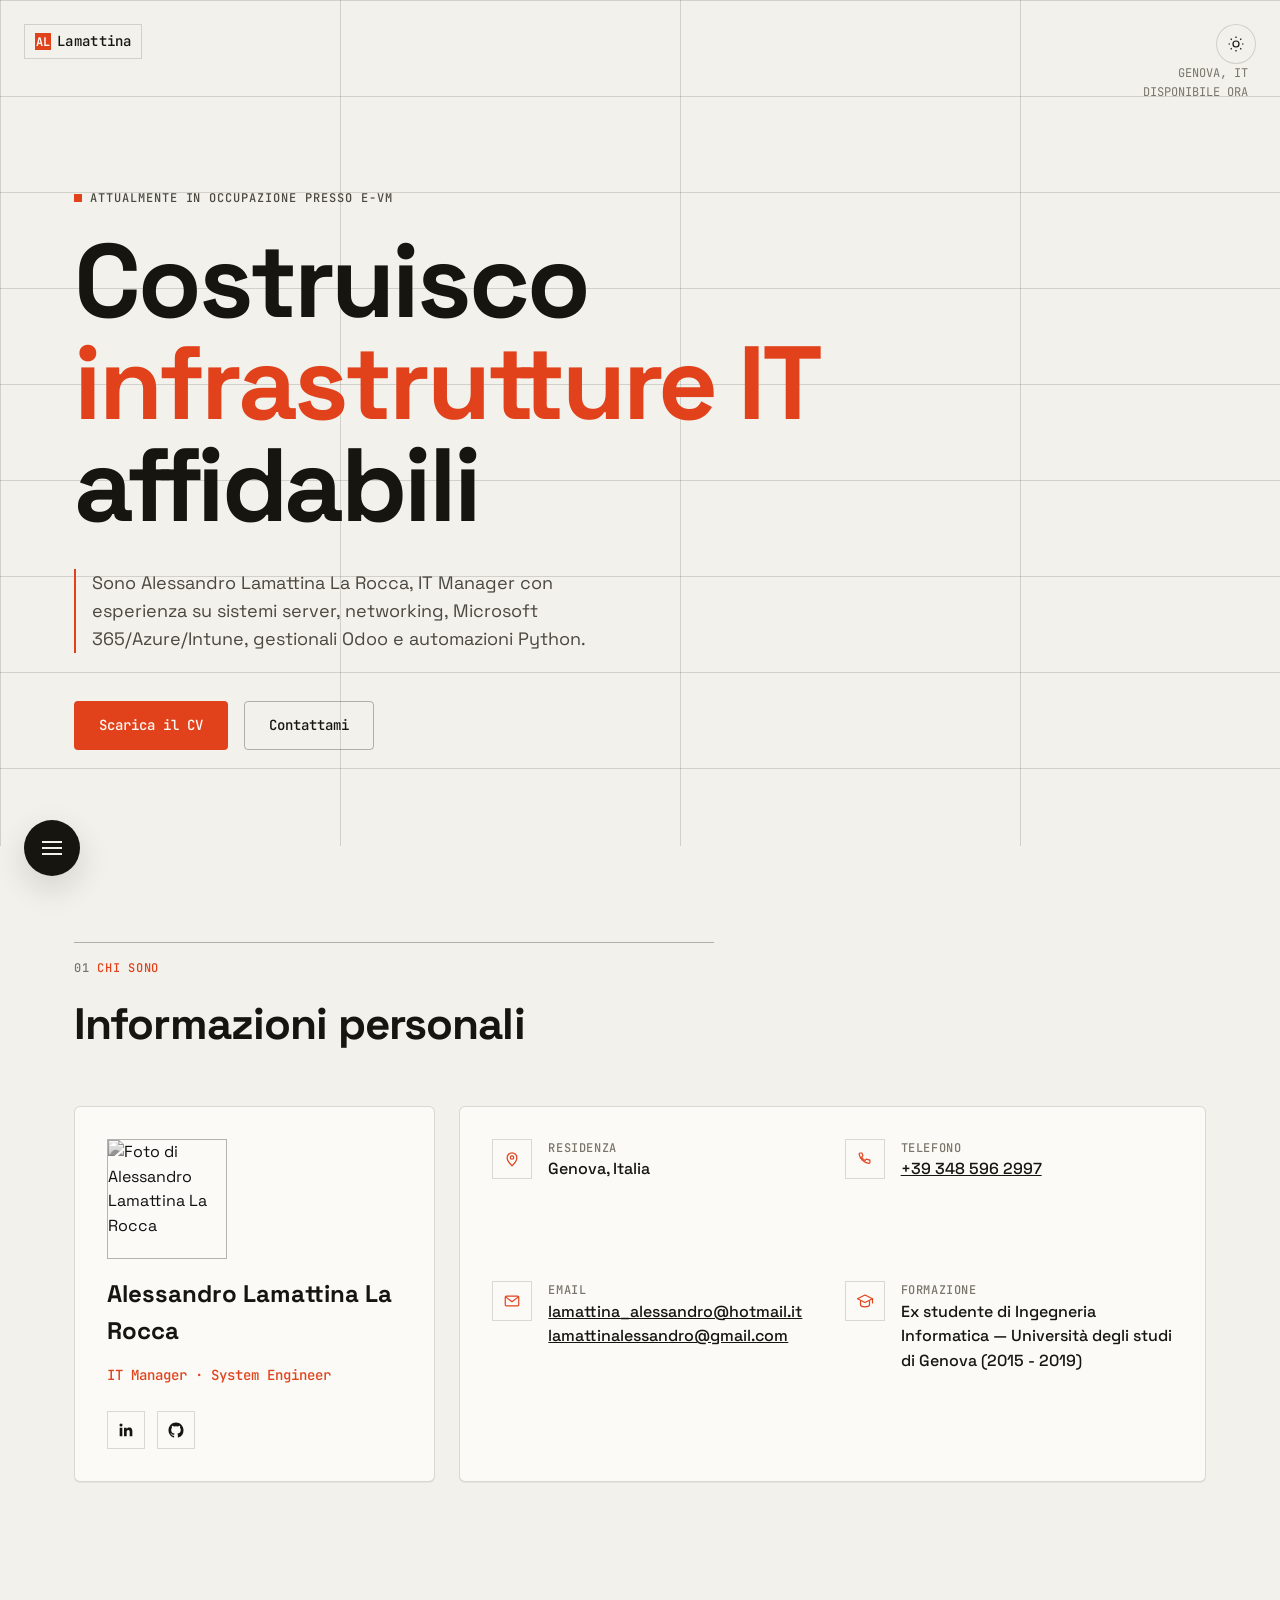
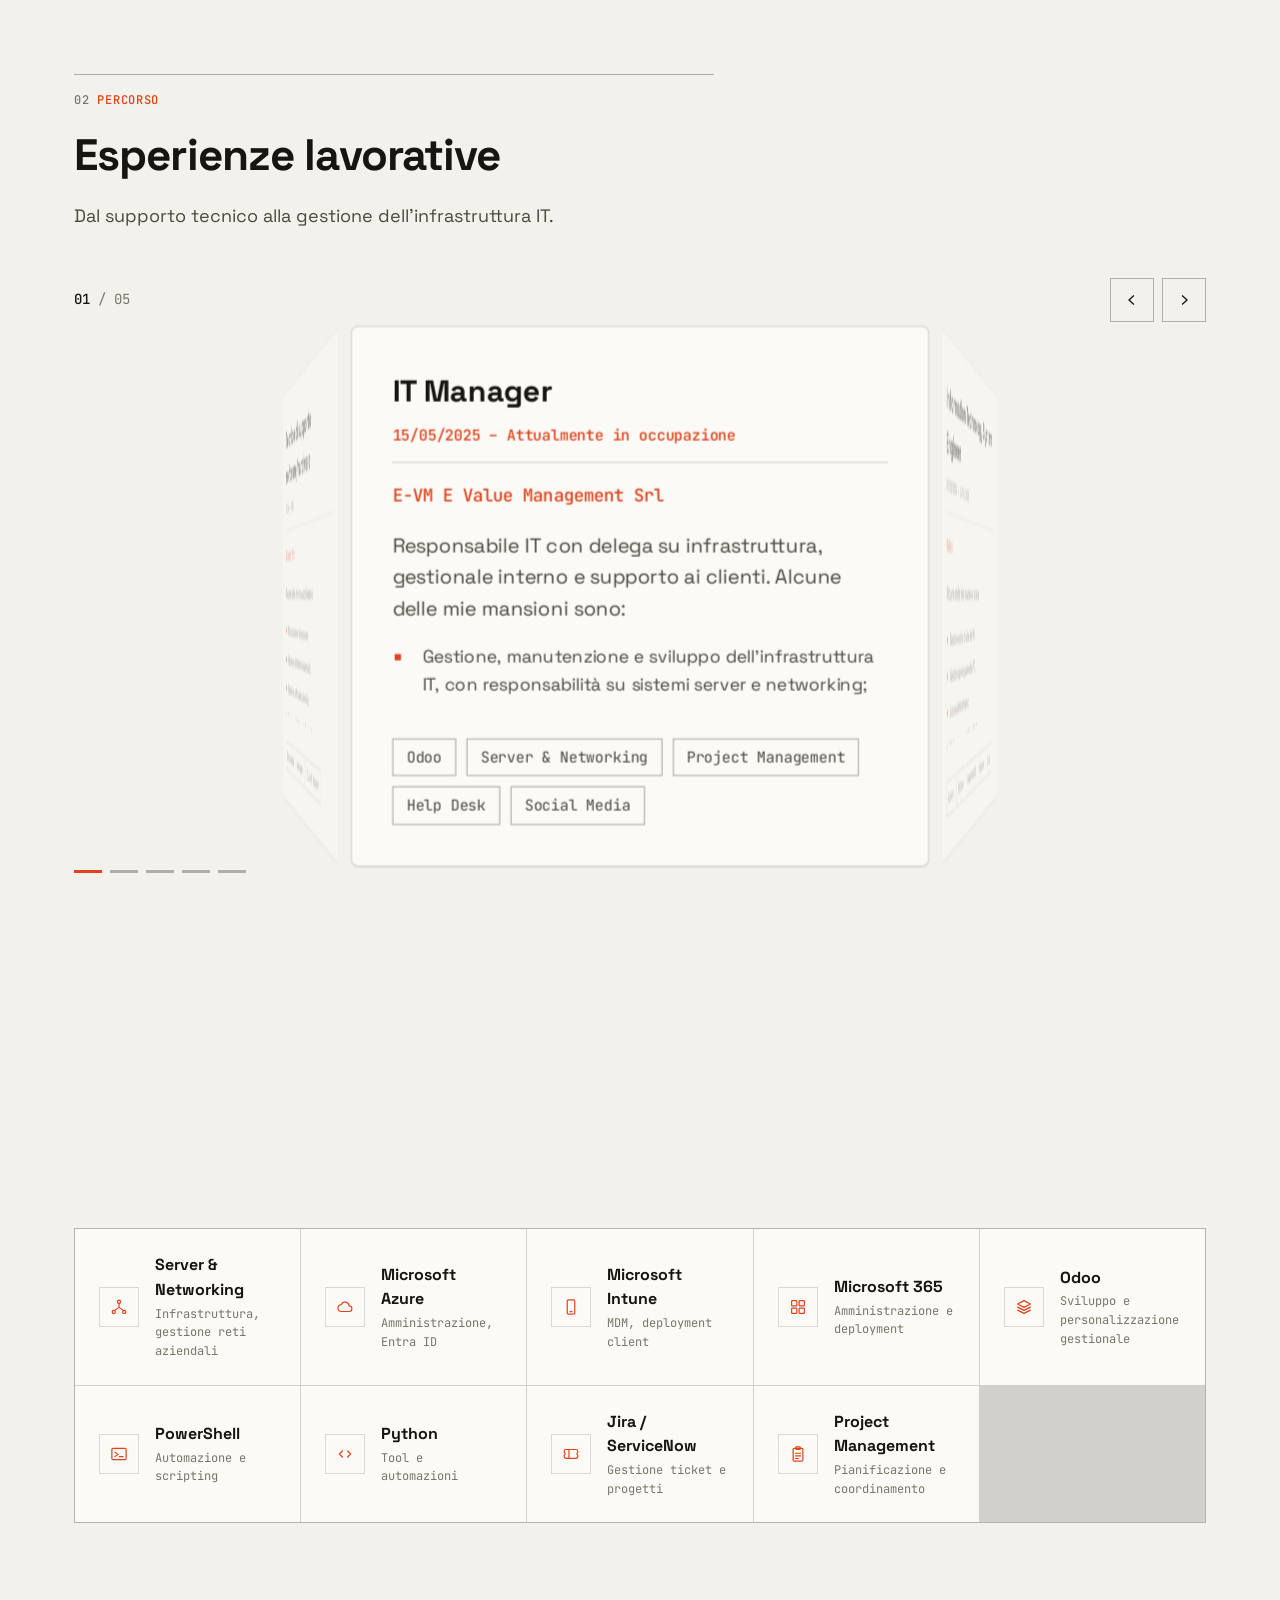
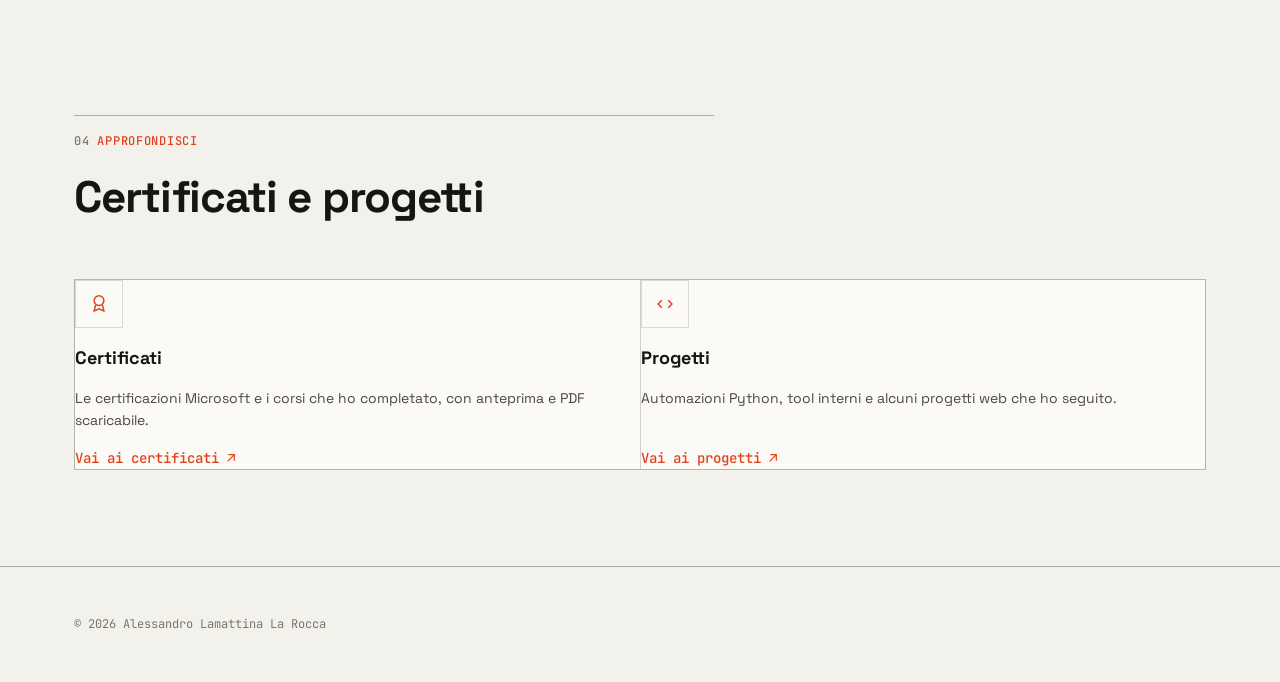
==== commit 27d1e31e: "Implement 3D circular experience gallery with drag and keyboard navigation. Refactor related HTML an" ====
--- a/index.html
+++ b/index.html
@@ -114,7 +114,9 @@
               </button>
             </div>
           </div>
-          <div class="exp-track" id="exp-track" role="group" aria-label="Esperienze lavorative, scorri per vedere tutte le voci"></div>
+          <div class="exp-ring" id="exp-ring">
+            <div class="exp-ring__stage" id="exp-stage" role="group" aria-label="Esperienze lavorative — trascina o usa le frecce per ruotare"></div>
+          </div>
           <div class="exp-carousel__dots" data-exp-dots></div>
         </div>
       </div>
--- a/css/components.css
+++ b/css/components.css
@@ -119,6 +119,11 @@
   text-transform: uppercase;
   color: var(--accent);
   margin-bottom: var(--space-6);
+  opacity: 0;
+  transform: translateY(10px);
+}
+.menu-overlay[data-open="true"] .menu-overlay__label {
+  animation: menu-item-in 0.45s var(--ease-out) both;
 }
 
 .menu-overlay__links {
@@ -137,7 +142,35 @@
   letter-spacing: -0.02em;
   color: var(--bg);
   text-decoration: none;
+  opacity: 0;
+  transform: translateY(16px);
   transition: color 0.2s var(--ease-out), padding-left 0.2s var(--ease-out);
+}
+
+/* Effetto a comparsa: ogni voce appare in sequenza (come nel menu
+   originale), non tutte insieme col resto dell'overlay. L'animazione
+   riparte a ogni apertura perché la regola esiste solo quando
+   [data-open="true"] la fa corrispondere. */
+.menu-overlay[data-open="true"] .menu-overlay__links a {
+  animation: menu-item-in 0.5s var(--ease-out) both;
+}
+.menu-overlay[data-open="true"] .menu-overlay__links a:nth-child(1) { animation-delay: 0.08s; }
+.menu-overlay[data-open="true"] .menu-overlay__links a:nth-child(2) { animation-delay: 0.13s; }
+.menu-overlay[data-open="true"] .menu-overlay__links a:nth-child(3) { animation-delay: 0.18s; }
+.menu-overlay[data-open="true"] .menu-overlay__links a:nth-child(4) { animation-delay: 0.23s; }
+.menu-overlay[data-open="true"] .menu-overlay__links a:nth-child(5) { animation-delay: 0.28s; }
+.menu-overlay[data-open="true"] .menu-overlay__links a:nth-child(6) { animation-delay: 0.33s; }
+.menu-overlay[data-open="true"] .menu-overlay__links a:nth-child(7) { animation-delay: 0.38s; }
+
+@keyframes menu-item-in {
+  from {
+    opacity: 0;
+    transform: translateY(16px);
+  }
+  to {
+    opacity: 1;
+    transform: translateY(0);
+  }
 }
 .menu-overlay__links a .idx {
   font-family: var(--font-mono);
@@ -517,22 +550,43 @@
 }
 .exp-carousel__btn svg { width: 18px; height: 18px; }
 
-.exp-track {
-  display: flex;
-  gap: var(--space-5);
-  overflow-x: auto;
-  scroll-snap-type: x mandatory;
-  padding-bottom: var(--space-4);
-  scrollbar-width: none;
-}
-.exp-track::-webkit-scrollbar { display: none; }
+.exp-ring {
+  position: relative;
+  height: 500px;
+  margin-bottom: var(--space-5);
+  perspective: 1600px;
+}
+
+.exp-ring__stage {
+  position: absolute;
+  inset: 0;
+  transform-style: preserve-3d;
+  cursor: grab;
+  touch-action: pan-y;
+}
+.exp-ring__stage.is-dragging {
+  cursor: grabbing;
+}
+.exp-ring__stage:focus-visible {
+  outline: 2px solid var(--accent);
+  outline-offset: 8px;
+}
 
 .exp-card {
-  scroll-snap-align: start;
-  flex: 0 0 min(600px, 86vw);
+  position: absolute;
+  top: 50%;
+  left: 50%;
+  width: min(460px, 82vw);
+  max-height: 430px;
   display: flex;
   flex-direction: column;
   gap: var(--space-4);
+  overflow: hidden;
+  backface-visibility: hidden;
+  transition: opacity 0.3s var(--ease-out), filter 0.3s var(--ease-out);
+}
+.exp-card--front {
+  z-index: 1;
 }
 
 .exp-card__head {
@@ -570,6 +624,10 @@
 .exp-card__tasks {
   display: grid;
   gap: var(--space-2);
+  overflow-y: auto;
+  max-height: 148px;
+  padding-right: var(--space-2);
+  scrollbar-width: thin;
 }
 .exp-card__tasks li {
   position: relative;
@@ -618,7 +676,15 @@
 }
 
 @media (max-width: 600px) {
-  .exp-carousel__controls { display: none; }
+  .exp-ring {
+    height: 400px;
+  }
+  .exp-card {
+    max-height: 360px;
+  }
+  .exp-card__tasks {
+    max-height: 110px;
+  }
 }
 
 /* ==========================================================================
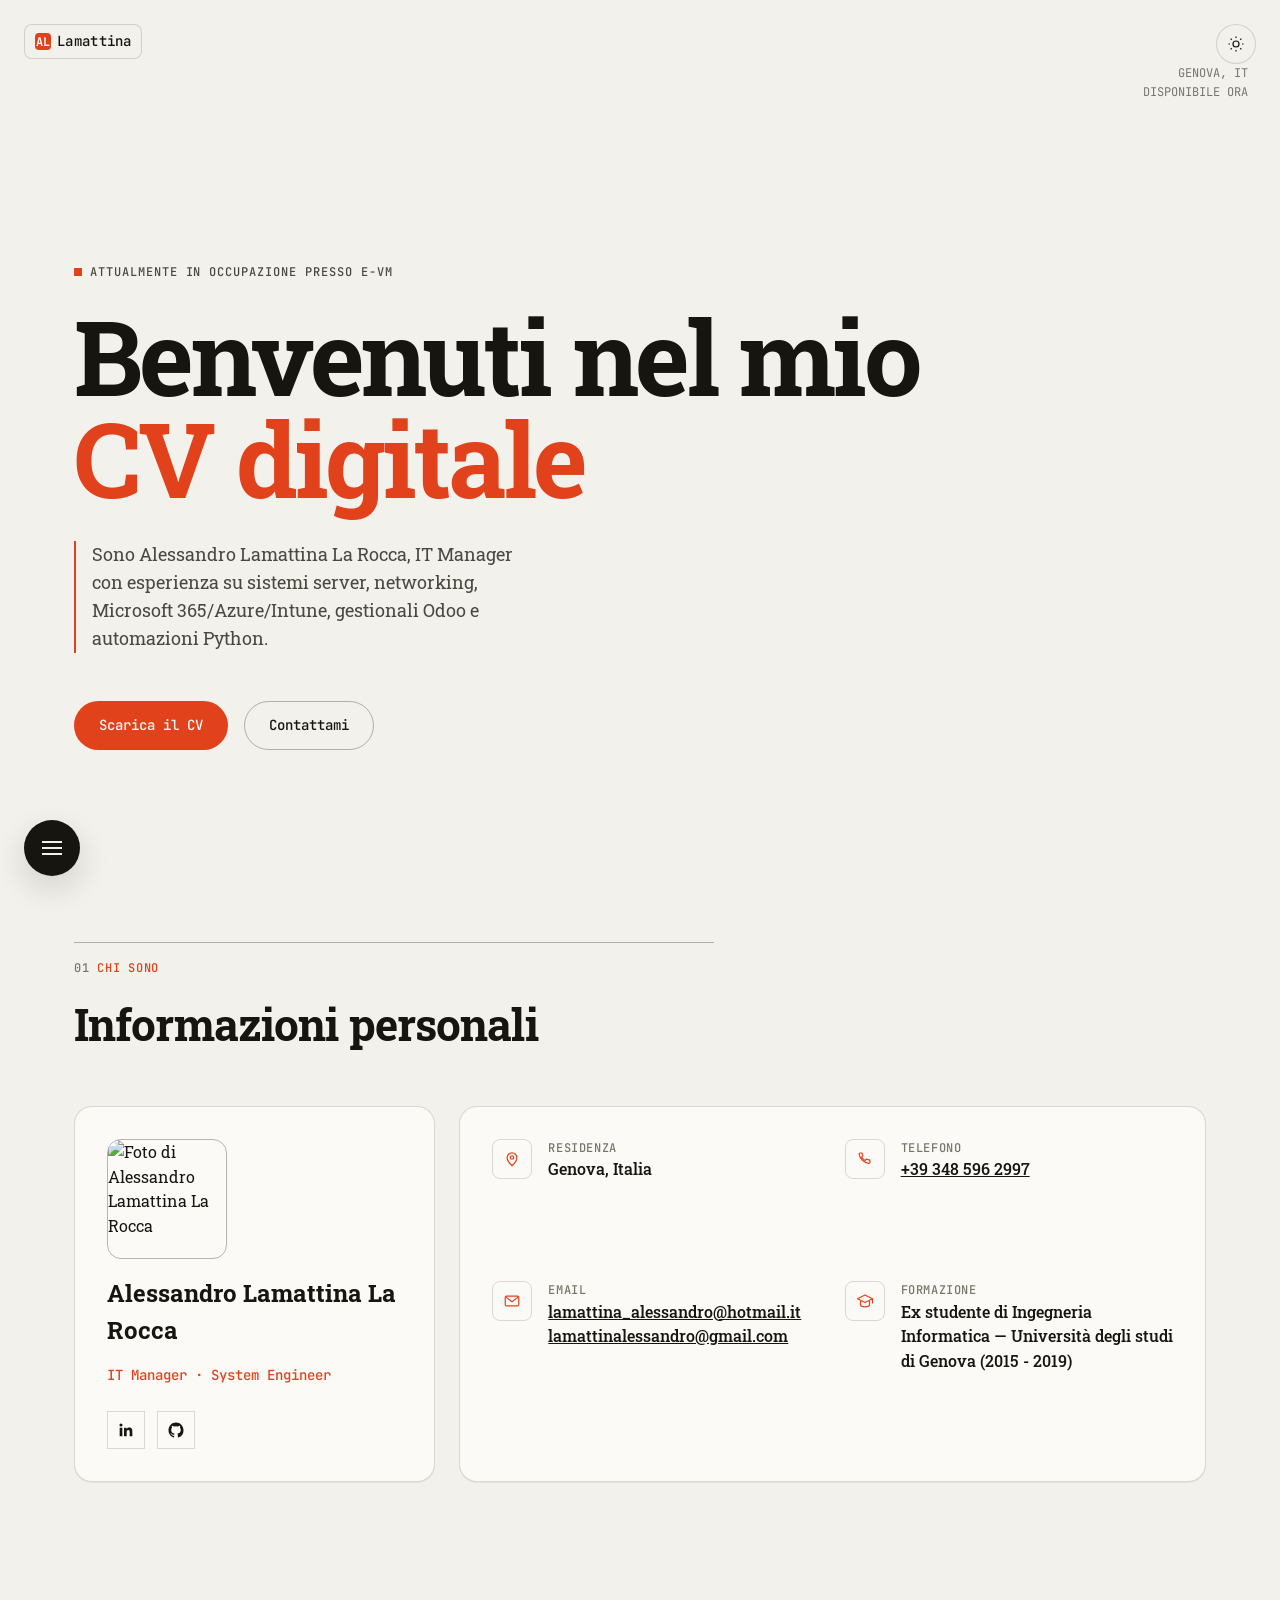
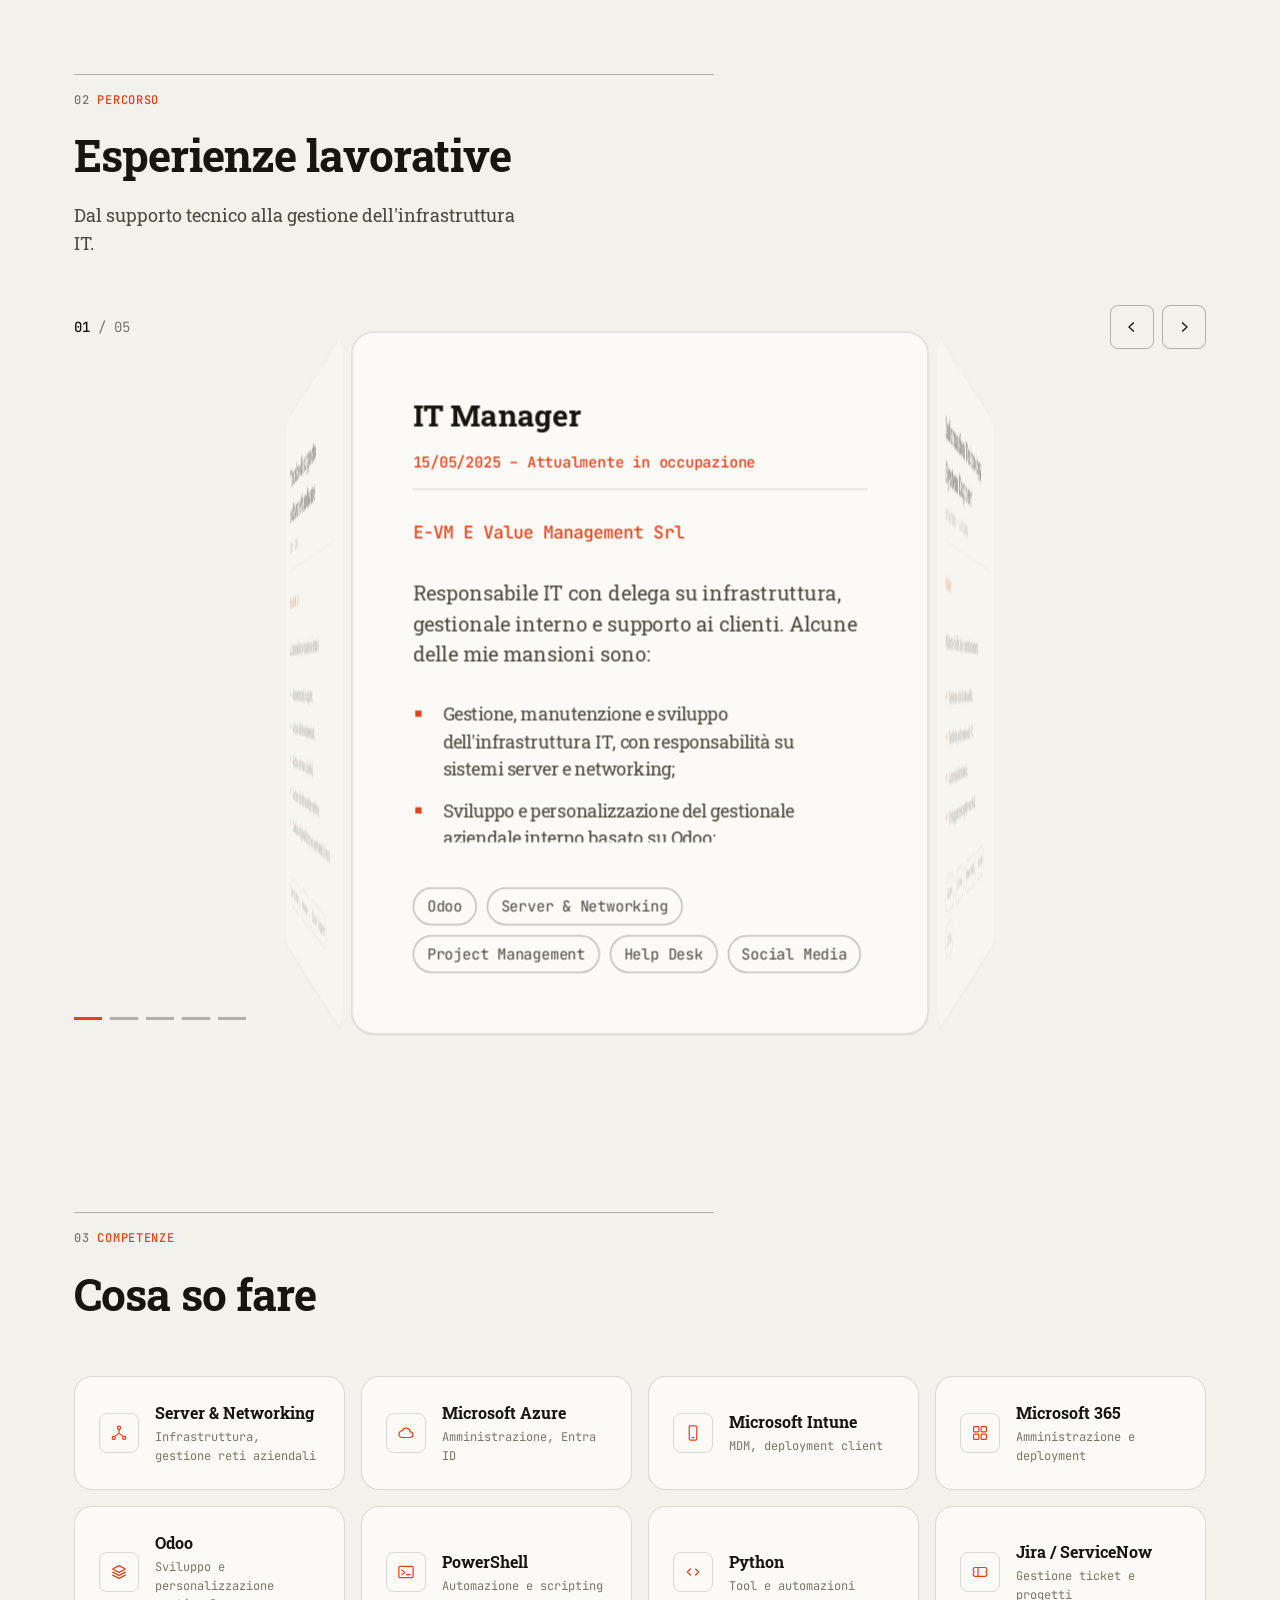
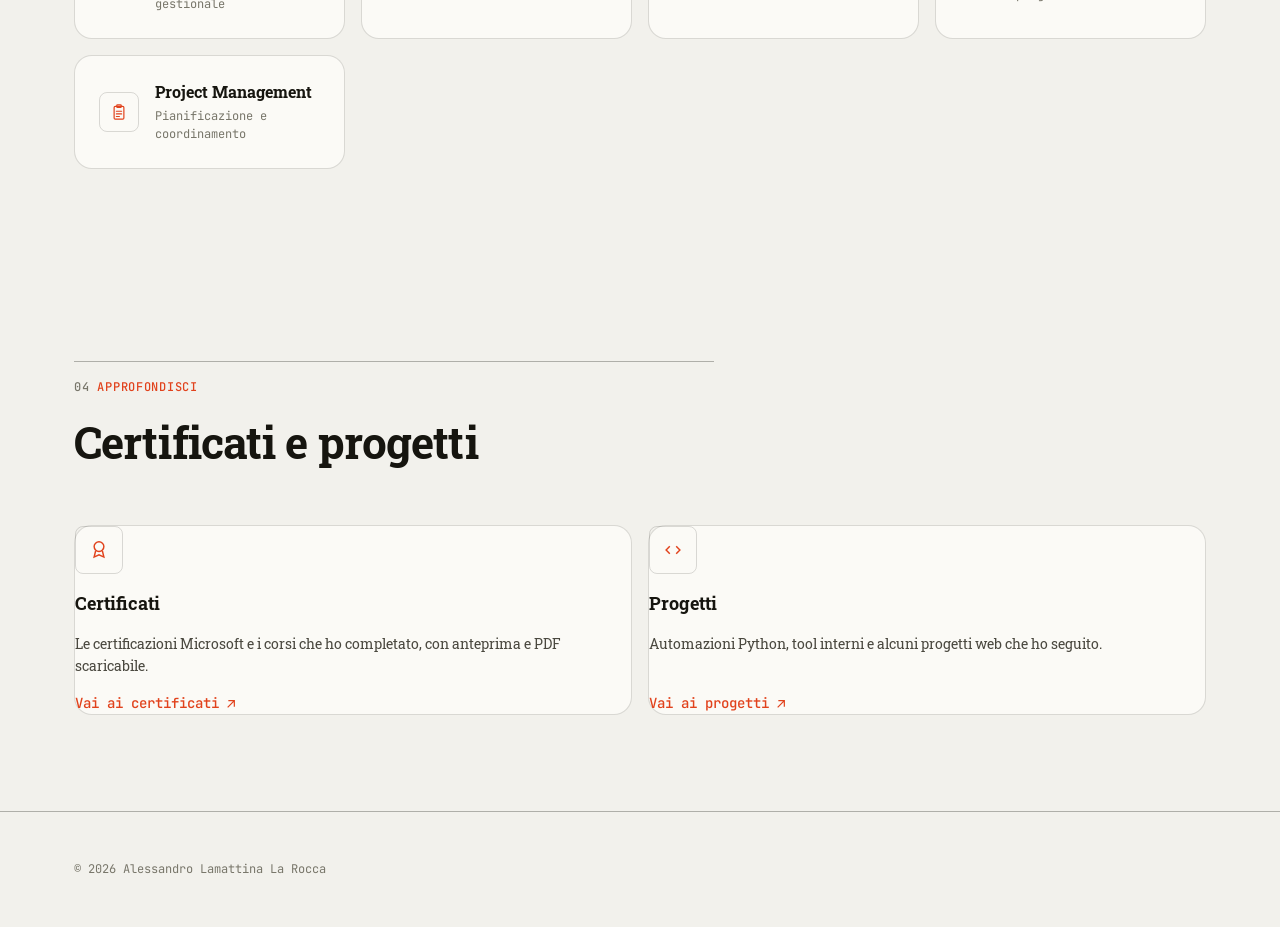
==== commit 536acfd4: "Update font styles to use Roboto Slab across multiple HTML files and enhance CSS with new border-rad" ====
--- a/index.html
+++ b/index.html
@@ -27,7 +27,7 @@
 
   <link rel="preconnect" href="https://fonts.googleapis.com">
   <link rel="preconnect" href="https://fonts.gstatic.com" crossorigin>
-  <link rel="stylesheet" href="https://fonts.googleapis.com/css2?family=Space+Grotesk:wght@500;700&family=JetBrains+Mono:wght@400;500&display=swap">
+  <link rel="stylesheet" href="https://fonts.googleapis.com/css2?family=Roboto+Slab:wght@400;500;700&family=JetBrains+Mono:wght@400;500&display=swap">
 
   <link rel="stylesheet" href="./css/tokens.css">
   <link rel="stylesheet" href="./css/base.css">
@@ -76,7 +76,7 @@
       <div class="hero__meta">GENOVA, IT<br>DISPONIBILE ORA</div>
       <div class="hero__content">
         <span class="hero__eyebrow"><span class="dot" aria-hidden="true"></span>Attualmente in occupazione presso E-VM</span>
-        <h1 class="hero__title">Costruisco <span class="accent">infrastrutture IT</span> affidabili</h1>
+        <h1 class="hero__title">Benvenuti nel mio <span class="accent">CV digitale</span></h1>
         <p class="hero__subtitle">Sono Alessandro Lamattina La Rocca, IT Manager con esperienza su sistemi server, networking, Microsoft 365/Azure/Intune, gestionali Odoo e automazioni Python.</p>
         <div class="hero__actions">
           <a class="btn btn--primary" href="./file/alessandro_lamattina.pdf">Scarica il CV</a>
--- a/css/tokens.css
+++ b/css/tokens.css
@@ -36,16 +36,15 @@
   --shadow-md: 0 2px 0 rgba(22, 21, 15, 0.08);
   --shadow-lg: 0 12px 32px rgba(22, 21, 15, 0.14);
 
-  /* Raggi — quasi retti, non il "tutto arrotondato" da bento AI */
-  --radius-sm: 2px;
-  --radius-md: 4px;
-  --radius-lg: 6px;
-  --radius-pill: 4px;
+  /* Raggi — angoli smussati */
+  --radius-sm: 8px;
+  --radius-md: 14px;
+  --radius-lg: 18px;
+  --radius-pill: 999px;
 
-  /* Tipografia — grottesco per i titoli, mono per etichette/date/numeri */
-  --font-display: "Space Grotesk", "Archivo", -apple-system, "Segoe UI", sans-serif;
-  --font-sans: "Space Grotesk", -apple-system, BlinkMacSystemFont, "Segoe UI",
-    Roboto, Helvetica, Arial, sans-serif;
+  /* Tipografia — Roboto Slab per titoli e testo, mono per etichette/date/numeri */
+  --font-display: "Roboto Slab", Georgia, "Times New Roman", serif;
+  --font-sans: "Roboto Slab", Georgia, "Times New Roman", serif;
   --font-mono: "JetBrains Mono", ui-monospace, SFMono-Regular, "SF Mono", Menlo,
     Consolas, "Liberation Mono", monospace;
 
--- a/css/components.css
+++ b/css/components.css
@@ -18,6 +18,7 @@
   background: var(--bg);
   padding: 0.35rem 0.6rem;
   border: 1px solid var(--hairline);
+  border-radius: var(--radius-sm);
 }
 .brand-mark::before {
   content: "AL";
@@ -31,6 +32,7 @@
   color: var(--accent-contrast);
   font-size: 0.85em;
   font-weight: 700;
+  border-radius: calc(var(--radius-sm) - 4px);
   vertical-align: middle;
 }
 
@@ -94,16 +96,19 @@
   flex-direction: column;
   justify-content: center;
   padding: var(--space-8) var(--space-6);
-  opacity: 0;
   visibility: hidden;
-  transform: translateY(2%);
-  transition: opacity 0.35s var(--ease-in-out), transform 0.35s var(--ease-in-out), visibility 0s linear 0.35s;
+  /* Comparsa a schermata unica: un cerchio che si espande dal pulsante
+     burger (le coordinate --reveal-x/--reveal-y arrivano da app.js) fino
+     a coprire tutto il viewport. Non c'è un fade separato del testo: il
+     contenuto è già al suo posto, il cerchio lo scopre man mano che
+     cresce, quindi non si percepiscono due fasi distinte. */
+  clip-path: circle(0% at var(--reveal-x, 40px) var(--reveal-y, calc(100% - 40px)));
+  transition: clip-path 0.65s var(--ease-in-out), visibility 0s linear 0.65s;
 }
 .menu-overlay[data-open="true"] {
-  opacity: 1;
   visibility: visible;
-  transform: none;
-  transition: opacity 0.35s var(--ease-in-out), transform 0.35s var(--ease-in-out);
+  clip-path: circle(150% at var(--reveal-x, 40px) var(--reveal-y, calc(100% - 40px)));
+  transition: clip-path 0.65s var(--ease-in-out);
 }
 
 .menu-overlay__inner {
@@ -119,11 +124,6 @@
   text-transform: uppercase;
   color: var(--accent);
   margin-bottom: var(--space-6);
-  opacity: 0;
-  transform: translateY(10px);
-}
-.menu-overlay[data-open="true"] .menu-overlay__label {
-  animation: menu-item-in 0.45s var(--ease-out) both;
 }
 
 .menu-overlay__links {
@@ -142,35 +142,7 @@
   letter-spacing: -0.02em;
   color: var(--bg);
   text-decoration: none;
-  opacity: 0;
-  transform: translateY(16px);
   transition: color 0.2s var(--ease-out), padding-left 0.2s var(--ease-out);
-}
-
-/* Effetto a comparsa: ogni voce appare in sequenza (come nel menu
-   originale), non tutte insieme col resto dell'overlay. L'animazione
-   riparte a ogni apertura perché la regola esiste solo quando
-   [data-open="true"] la fa corrispondere. */
-.menu-overlay[data-open="true"] .menu-overlay__links a {
-  animation: menu-item-in 0.5s var(--ease-out) both;
-}
-.menu-overlay[data-open="true"] .menu-overlay__links a:nth-child(1) { animation-delay: 0.08s; }
-.menu-overlay[data-open="true"] .menu-overlay__links a:nth-child(2) { animation-delay: 0.13s; }
-.menu-overlay[data-open="true"] .menu-overlay__links a:nth-child(3) { animation-delay: 0.18s; }
-.menu-overlay[data-open="true"] .menu-overlay__links a:nth-child(4) { animation-delay: 0.23s; }
-.menu-overlay[data-open="true"] .menu-overlay__links a:nth-child(5) { animation-delay: 0.28s; }
-.menu-overlay[data-open="true"] .menu-overlay__links a:nth-child(6) { animation-delay: 0.33s; }
-.menu-overlay[data-open="true"] .menu-overlay__links a:nth-child(7) { animation-delay: 0.38s; }
-
-@keyframes menu-item-in {
-  from {
-    opacity: 0;
-    transform: translateY(16px);
-  }
-  to {
-    opacity: 1;
-    transform: translateY(0);
-  }
 }
 .menu-overlay__links a .idx {
   font-family: var(--font-mono);
@@ -304,11 +276,6 @@
   align-items: flex-end;
   overflow: hidden;
   padding-block: var(--space-8) var(--space-9);
-  background-image:
-    linear-gradient(to bottom, var(--hairline) 1px, transparent 1px),
-    linear-gradient(to right, var(--hairline) 1px, transparent 1px);
-  background-size: 100% 96px, min(33.33%, 340px) 100%;
-  background-position: top left;
 }
 
 .hero__canvas {
@@ -421,7 +388,7 @@
   height: 120px;
   object-fit: cover;
   border: 1px solid var(--hairline-strong);
-  filter: grayscale(1) contrast(1.05);
+  border-radius: var(--radius-md);
 }
 .profile-card h3 {
   font-family: var(--font-display);
@@ -473,6 +440,7 @@
   display: grid;
   place-items: center;
   border: 1px solid var(--hairline);
+  border-radius: var(--radius-sm);
   color: var(--accent);
 }
 .info-item__icon svg { width: 18px; height: 18px; }
@@ -536,6 +504,7 @@
   display: grid;
   place-items: center;
   border: 1px solid var(--hairline-strong);
+  border-radius: var(--radius-sm);
   color: var(--text);
   transition: background 0.2s var(--ease-out), color 0.2s var(--ease-out), border-color 0.2s var(--ease-out);
 }
@@ -552,7 +521,7 @@
 
 .exp-ring {
   position: relative;
-  height: 500px;
+  height: 620px;
   margin-bottom: var(--space-5);
   perspective: 1600px;
 }
@@ -577,10 +546,11 @@
   top: 50%;
   left: 50%;
   width: min(460px, 82vw);
-  max-height: 430px;
+  max-height: 560px;
+  padding: var(--space-7);
   display: flex;
   flex-direction: column;
-  gap: var(--space-4);
+  gap: var(--space-5);
   overflow: hidden;
   backface-visibility: hidden;
   transition: opacity 0.3s var(--ease-out), filter 0.3s var(--ease-out);
@@ -623,9 +593,9 @@
 }
 .exp-card__tasks {
   display: grid;
-  gap: var(--space-2);
+  gap: var(--space-3);
   overflow-y: auto;
-  max-height: 148px;
+  max-height: 230px;
   padding-right: var(--space-2);
   scrollbar-width: thin;
 }
@@ -655,6 +625,7 @@
 .badge {
   padding: 0.3rem 0.65rem;
   border: 1px solid var(--hairline-strong);
+  border-radius: var(--radius-pill);
   font-family: var(--font-mono);
   color: var(--text-secondary);
   font-size: var(--text-xs);
@@ -677,13 +648,14 @@
 
 @media (max-width: 600px) {
   .exp-ring {
-    height: 400px;
+    height: 560px;
   }
   .exp-card {
-    max-height: 360px;
+    max-height: 500px;
+    padding: var(--space-5);
   }
   .exp-card__tasks {
-    max-height: 110px;
+    max-height: 190px;
   }
 }
 
@@ -694,9 +666,7 @@
 .skills-grid {
   display: grid;
   grid-template-columns: repeat(auto-fill, minmax(220px, 1fr));
-  gap: 1px;
-  background: var(--hairline);
-  border: 1px solid var(--hairline);
+  gap: var(--space-4);
 }
 .skill-card {
   display: flex;
@@ -704,8 +674,8 @@
   gap: var(--space-4);
   padding: var(--space-5);
   background: var(--surface);
-  border: 0;
-  border-radius: 0;
+  border: 1px solid var(--hairline);
+  border-radius: var(--radius-lg);
   box-shadow: none;
 }
 .skill-card__icon {
@@ -715,6 +685,7 @@
   display: grid;
   place-items: center;
   border: 1px solid var(--hairline);
+  border-radius: var(--radius-sm);
   color: var(--accent);
 }
 .skill-card__icon svg { width: 18px; height: 18px; }
@@ -736,9 +707,7 @@
 .link-cards {
   display: grid;
   grid-template-columns: repeat(2, 1fr);
-  gap: 1px;
-  background: var(--hairline);
-  border: 1px solid var(--hairline);
+  gap: var(--space-4);
 }
 .link-card {
   grid-column: span 1;
@@ -747,8 +716,8 @@
   align-items: flex-start;
   gap: var(--space-4);
   text-decoration: none;
-  border: 0;
-  border-radius: 0;
+  border: 1px solid var(--hairline);
+  border-radius: var(--radius-lg);
   box-shadow: none;
   background: var(--surface);
   transition: background 0.2s var(--ease-out);
@@ -762,6 +731,7 @@
   display: grid;
   place-items: center;
   border: 1px solid var(--hairline);
+  border-radius: var(--radius-sm);
   color: var(--accent);
 }
 .link-card__icon svg { width: 22px; height: 22px; }
@@ -803,17 +773,15 @@
 .cert-grid {
   display: grid;
   grid-template-columns: repeat(auto-fill, minmax(260px, 1fr));
-  gap: 1px;
-  background: var(--hairline);
-  border: 1px solid var(--hairline);
+  gap: var(--space-4);
 }
 .cert-card {
   padding: 0;
   overflow: hidden;
   display: flex;
   flex-direction: column;
-  border: 0;
-  border-radius: 0;
+  border: 1px solid var(--hairline);
+  border-radius: var(--radius-lg);
   box-shadow: none;
 }
 .cert-card__media {
@@ -990,6 +958,7 @@
   display: grid;
   place-items: center;
   border: 1px solid var(--hairline);
+  border-radius: var(--radius-sm);
   color: var(--accent);
   margin-bottom: var(--space-2);
 }
@@ -1024,6 +993,7 @@
   place-items: center;
   background: var(--bg);
   border: 1px solid var(--hairline-strong);
+  border-radius: var(--radius-md);
   color: var(--text);
   opacity: 0;
   transform: translateY(12px);
@@ -1073,6 +1043,7 @@
   display: grid;
   place-items: center;
   border: 1px solid var(--hairline);
+  border-radius: var(--radius-sm);
   color: var(--accent);
 }
 .webcam-notice__icon svg { width: 16px; height: 16px; }
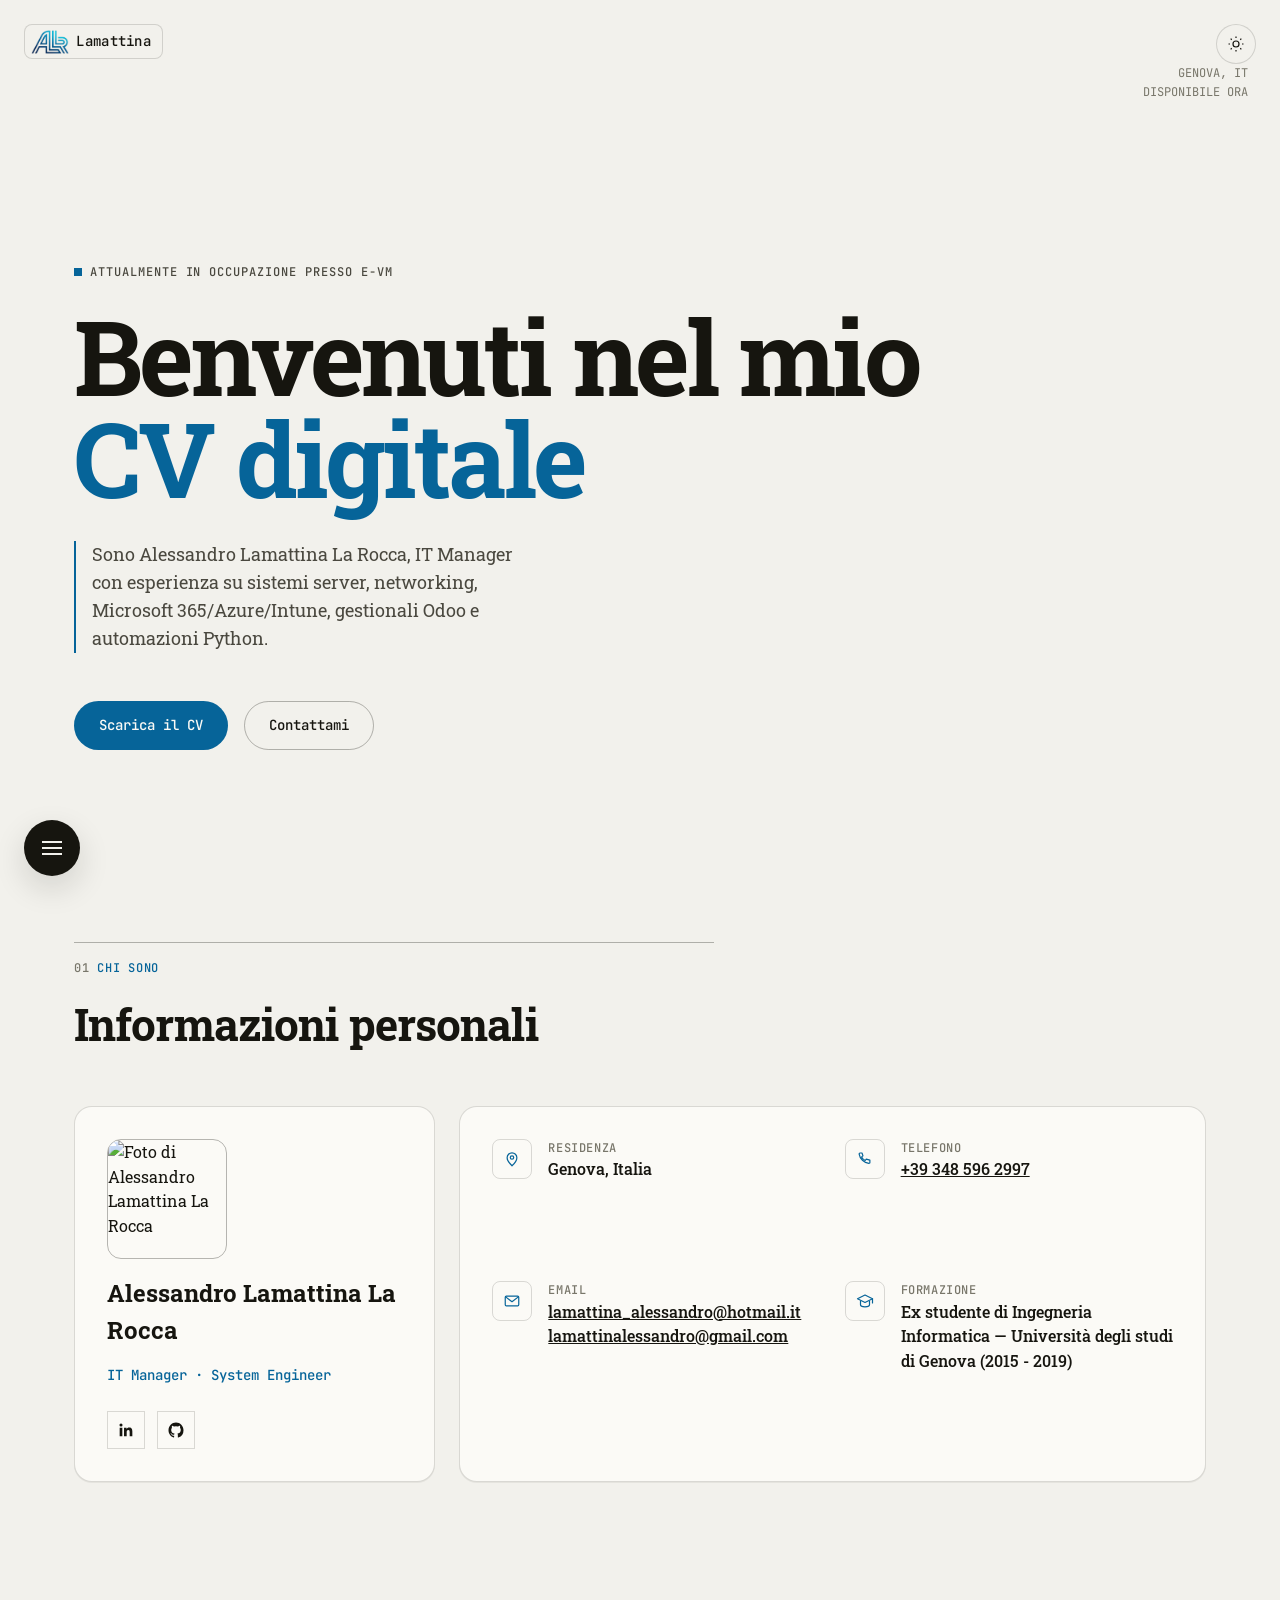
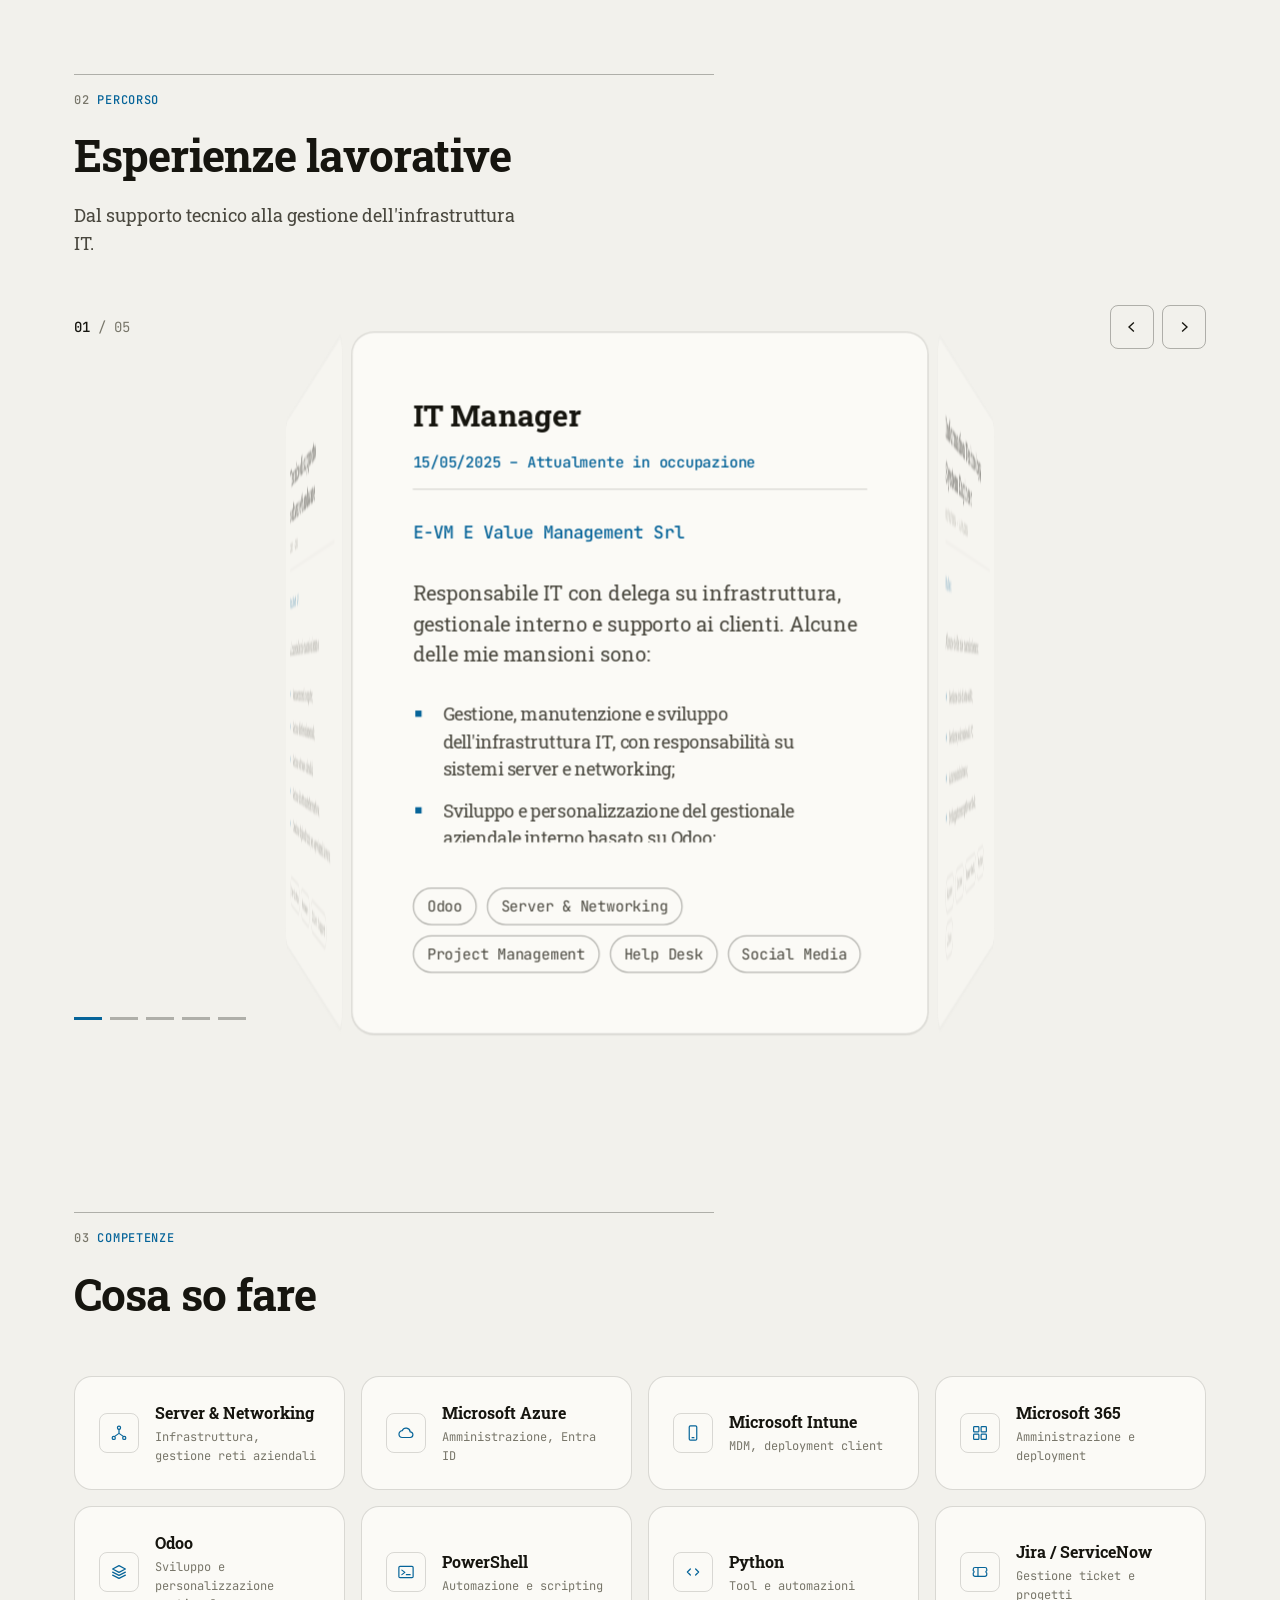
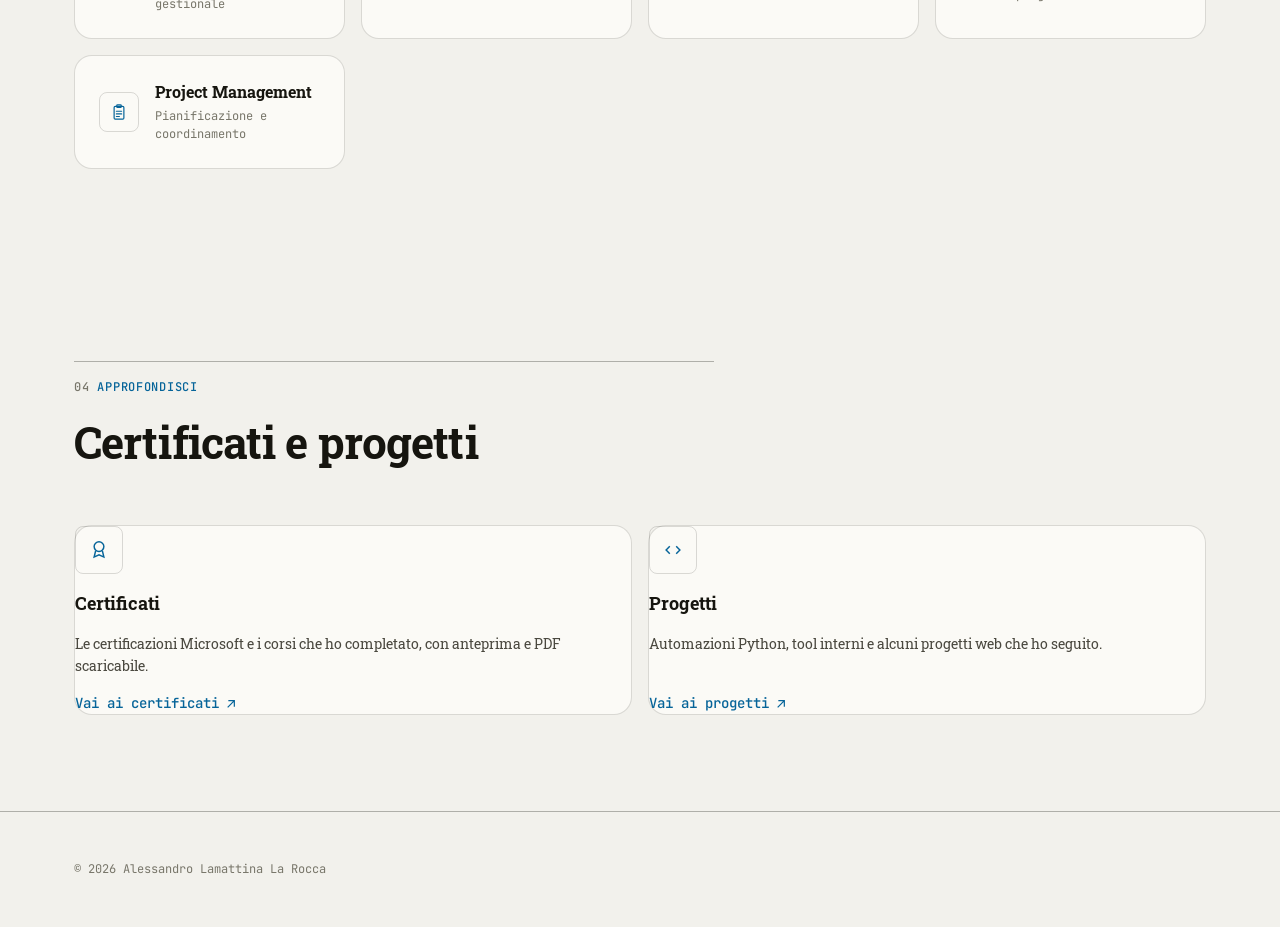
==== commit 3e661620: "Refactor code structure for improved readability and maintainability" ====
--- a/index.html
+++ b/index.html
@@ -16,9 +16,9 @@
   <meta name="viewport" content="width=device-width, initial-scale=1">
   <title>Alessandro Lamattina — IT Manager &amp; System Engineer</title>
   <meta name="description" content="Curriculum di Alessandro Lamattina La Rocca: IT Manager con esperienza in infrastruttura, networking, Microsoft 365/Azure/Intune, Odoo e progetti Python.">
-  <meta name="theme-color" content="#e1421c">
+  <meta name="theme-color" content="#066499">
   <link rel="canonical" href="./index.html">
-  <link rel="icon" type="image/svg+xml" href="./favicon.svg">
+  <link rel="icon" type="image/png" href="./favicon.png">
 
   <meta property="og:type" content="profile">
   <meta property="og:title" content="Alessandro Lamattina — IT Manager & System Engineer">
@@ -37,7 +37,10 @@
 <body>
   <a class="skip-link" href="#main">Salta al contenuto principale</a>
 
-  <a class="brand-mark" href="./index.html"><span>Lamattina</span></a>
+  <a class="brand-mark" href="./index.html">
+    <img class="brand-mark__logo" src="./file/logo.png" width="750" height="478" alt="Logo ALLR — Alessandro Lamattina La Rocca">
+    <span>Lamattina</span>
+  </a>
 
   <button class="theme-toggle" aria-label="Cambia tema chiaro/scuro">
     <svg class="icon-sun" viewBox="0 0 24 24" fill="none" stroke="currentColor" stroke-width="1.6" aria-hidden="true"><circle cx="12" cy="12" r="4"/><path d="M12 2v2M12 20v2M4.9 4.9l1.4 1.4M17.7 17.7l1.4 1.4M2 12h2M20 12h2M4.9 19.1l1.4-1.4M17.7 6.3l1.4-1.4"/></svg>
--- a/css/tokens.css
+++ b/css/tokens.css
@@ -19,10 +19,10 @@
   --text: #16150f;
   --text-secondary: #4a483f;
   --text-muted: #78766a;
-  --accent: #e1421c;
-  --accent-hover: #c8360f;
+  --accent: #066499;
+  --accent-hover: #044c73;
   --accent-contrast: #fbfaf6;
-  --accent-soft: rgba(225, 66, 28, 0.1);
+  --accent-soft: rgba(6, 100, 153, 0.1);
   --hairline: rgba(22, 21, 15, 0.15);
   --hairline-strong: rgba(22, 21, 15, 0.3);
 
@@ -91,10 +91,10 @@
     --text: #f2f1ec;
     --text-secondary: #c7c4b6;
     --text-muted: #918e7f;
-    --accent: #ff6a3d;
-    --accent-hover: #ff8462;
-    --accent-contrast: #100f0b;
-    --accent-soft: rgba(255, 106, 61, 0.16);
+    --accent: #6bcada;
+    --accent-hover: #8fd8e6;
+    --accent-contrast: #04283f;
+    --accent-soft: rgba(107, 202, 218, 0.16);
     --hairline: rgba(242, 241, 236, 0.16);
     --hairline-strong: rgba(242, 241, 236, 0.32);
 
@@ -117,10 +117,10 @@
   --text: #f2f1ec;
   --text-secondary: #c7c4b6;
   --text-muted: #918e7f;
-  --accent: #ff6a3d;
-  --accent-hover: #ff8462;
-  --accent-contrast: #100f0b;
-  --accent-soft: rgba(255, 106, 61, 0.16);
+  --accent: #6bcada;
+  --accent-hover: #8fd8e6;
+  --accent-contrast: #04283f;
+  --accent-soft: rgba(107, 202, 218, 0.16);
   --hairline: rgba(242, 241, 236, 0.16);
   --hairline-strong: rgba(242, 241, 236, 0.32);
 
--- a/css/components.css
+++ b/css/components.css
@@ -9,6 +9,9 @@
   top: var(--space-5);
   left: var(--space-5);
   z-index: 90;
+  display: flex;
+  align-items: center;
+  gap: 0.55em;
   font-family: var(--font-mono);
   font-size: var(--text-sm);
   font-weight: 500;
@@ -16,29 +19,19 @@
   text-decoration: none;
   color: var(--text);
   background: var(--bg);
-  padding: 0.35rem 0.6rem;
+  padding: 0.3rem 0.7rem 0.3rem 0.4rem;
   border: 1px solid var(--hairline);
   border-radius: var(--radius-sm);
 }
-.brand-mark::before {
-  content: "AL";
-  display: inline-flex;
-  align-items: center;
-  justify-content: center;
-  width: 1.4em;
-  height: 1.4em;
-  margin-right: 0.5em;
-  background: var(--accent);
-  color: var(--accent-contrast);
-  font-size: 0.85em;
-  font-weight: 700;
-  border-radius: calc(var(--radius-sm) - 4px);
-  vertical-align: middle;
+.brand-mark__logo {
+  display: block;
+  height: 1.7em;
+  width: auto;
 }
 
 @media (max-width: 600px) {
   .brand-mark span { display: none; }
-  .brand-mark::before { margin-right: 0; }
+  .brand-mark { padding: 0.3rem 0.45rem; }
 }
 
 /* ==========================================================================
